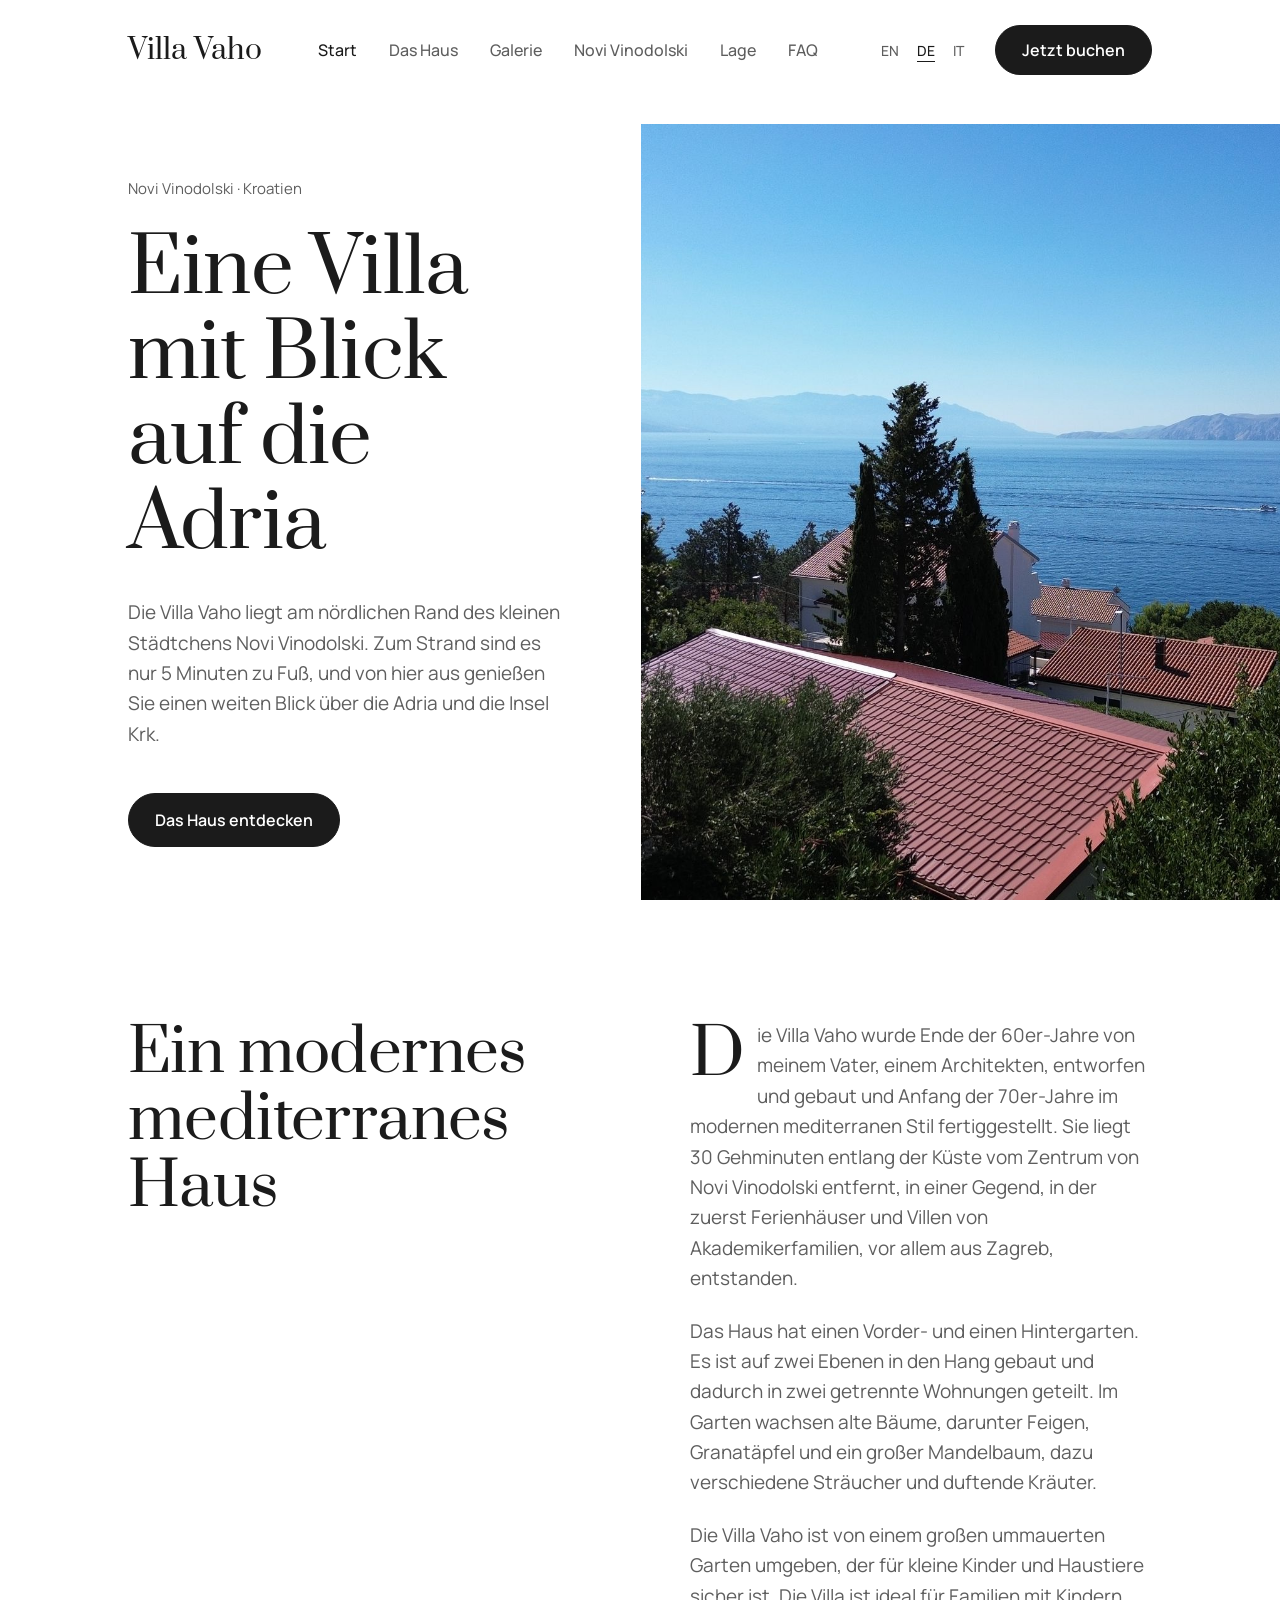
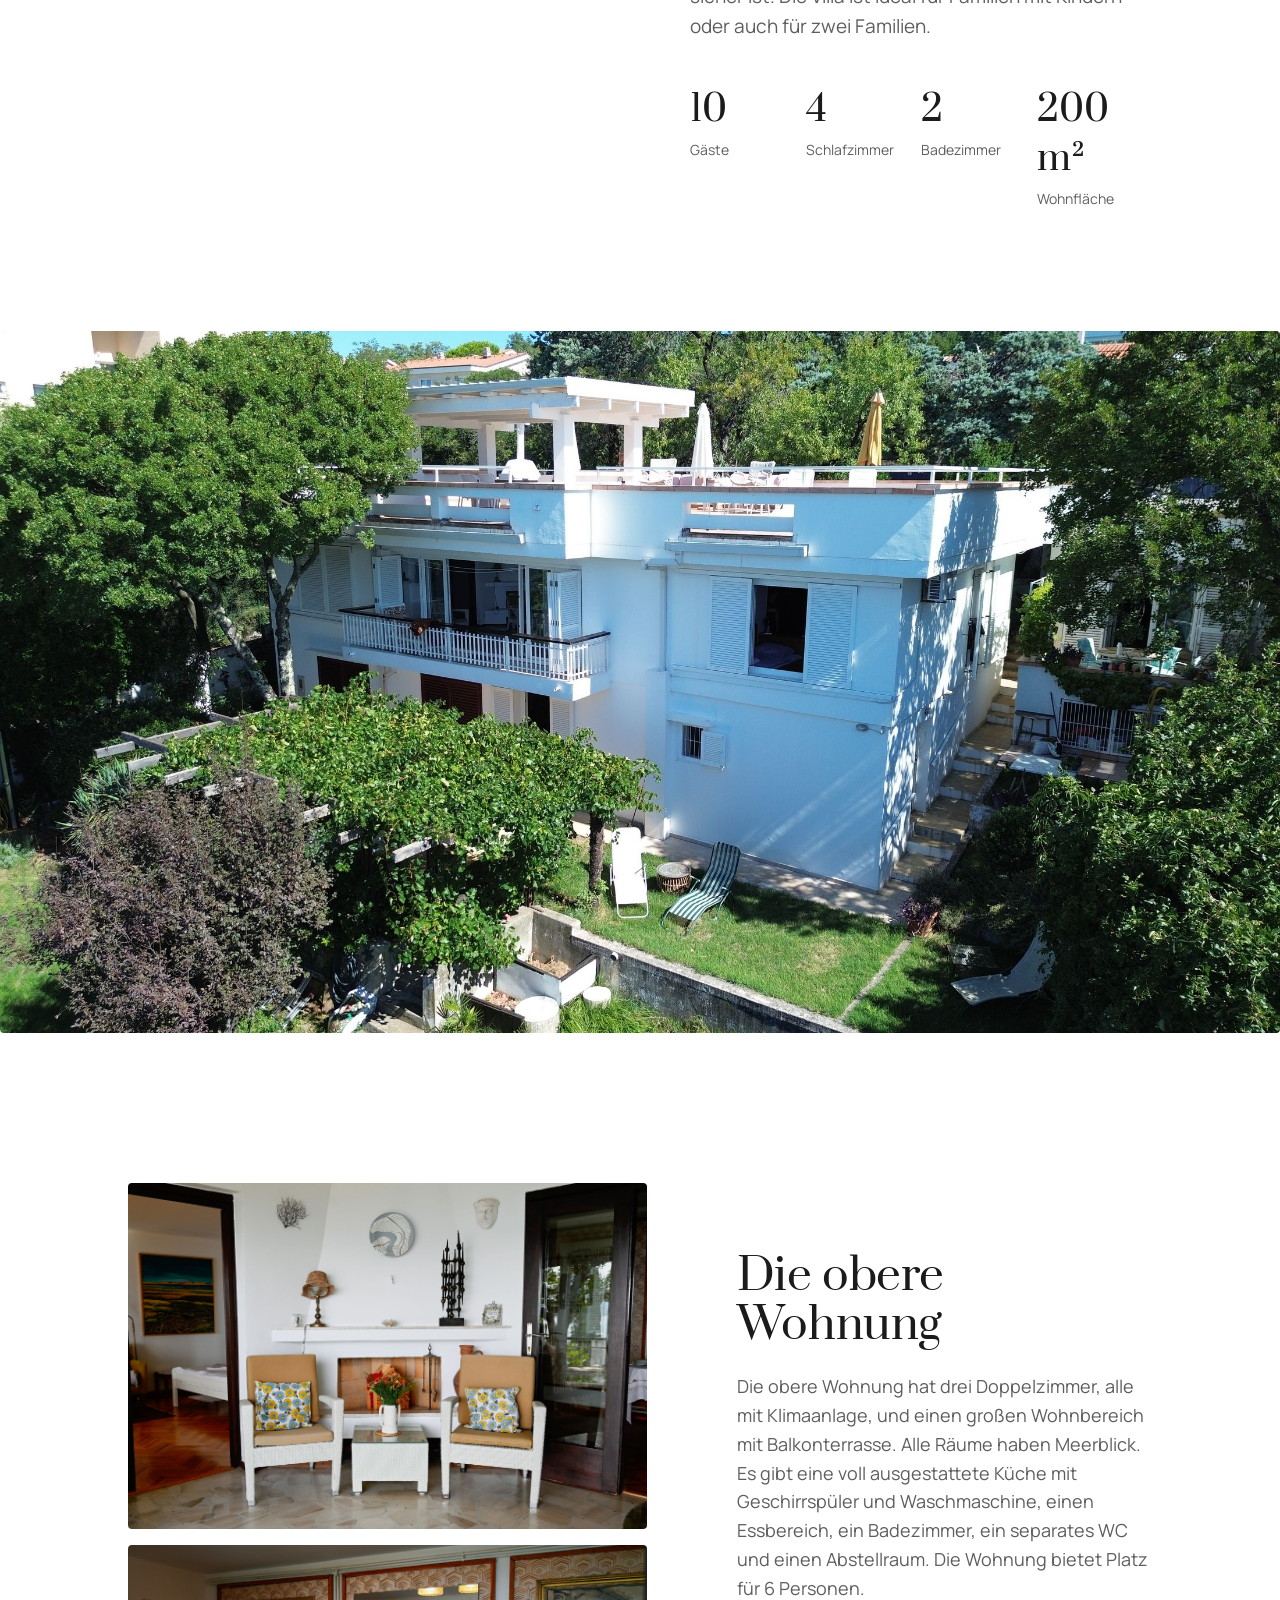
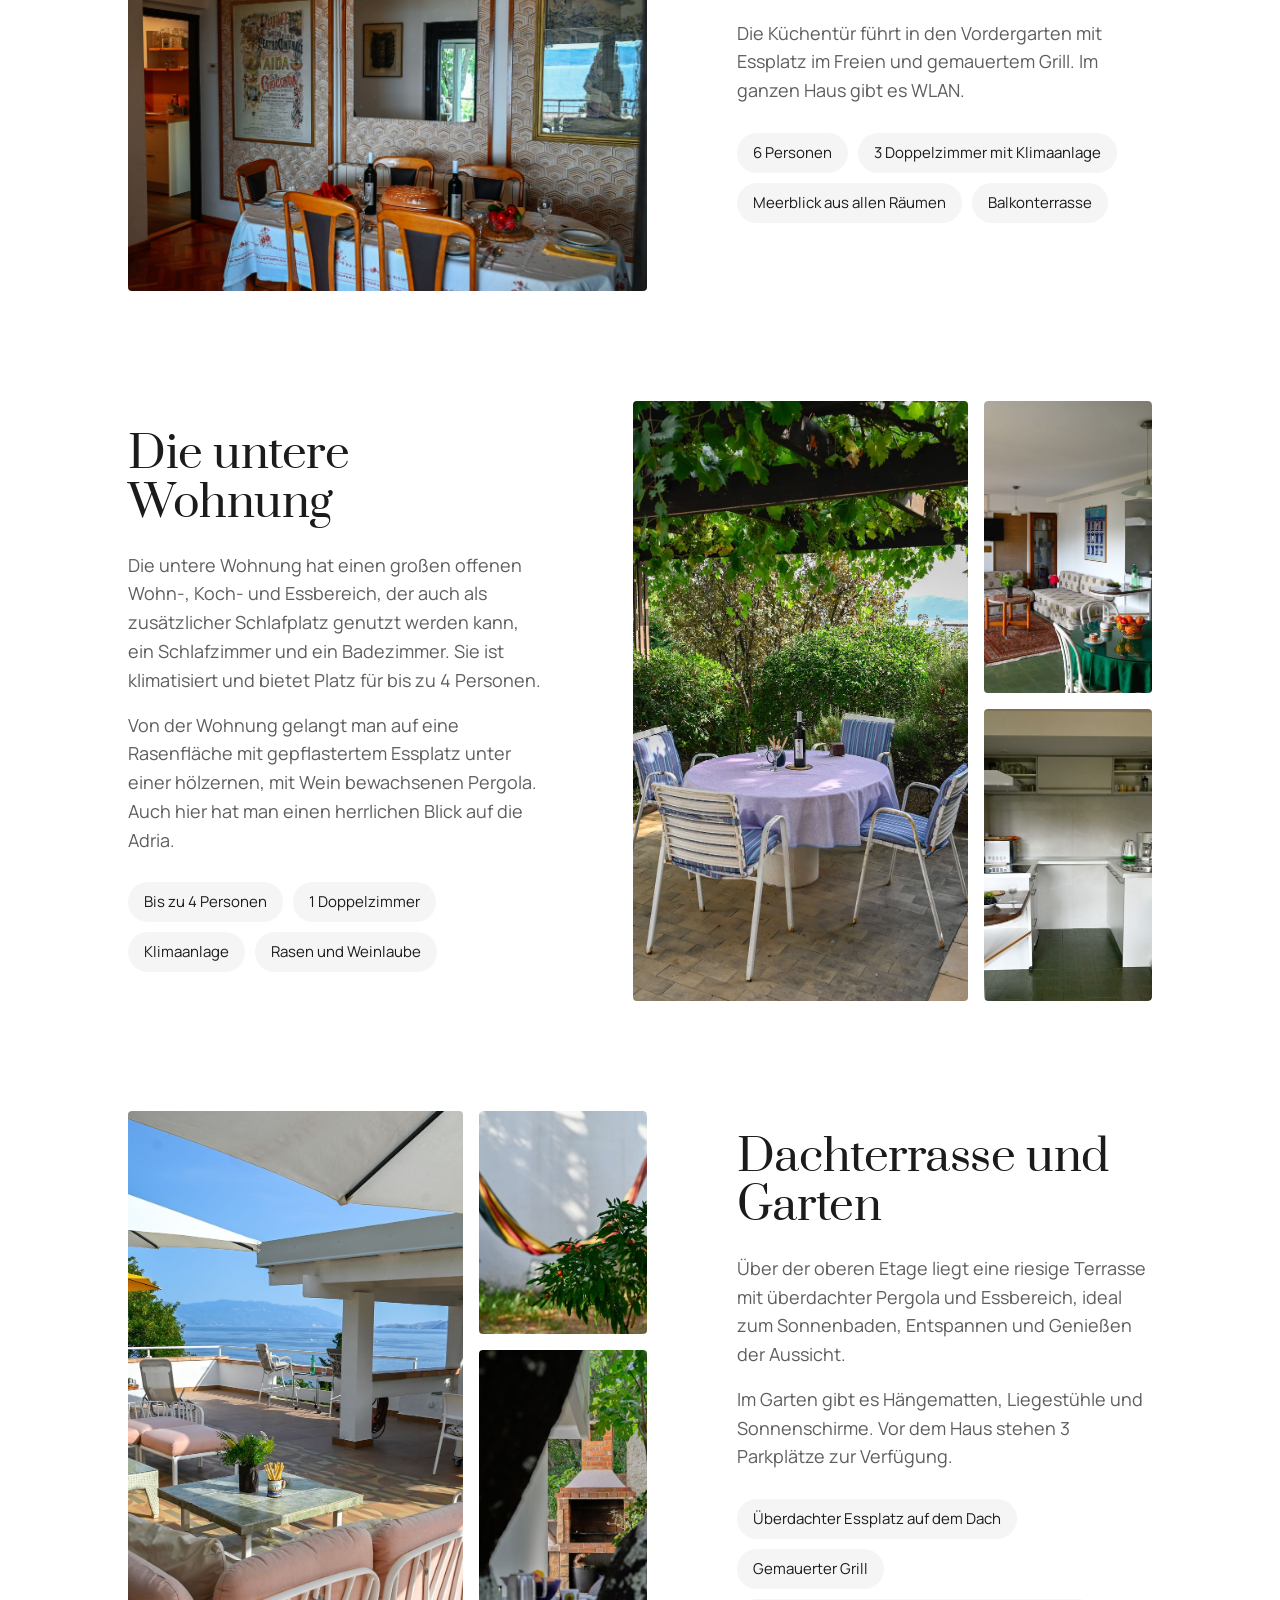
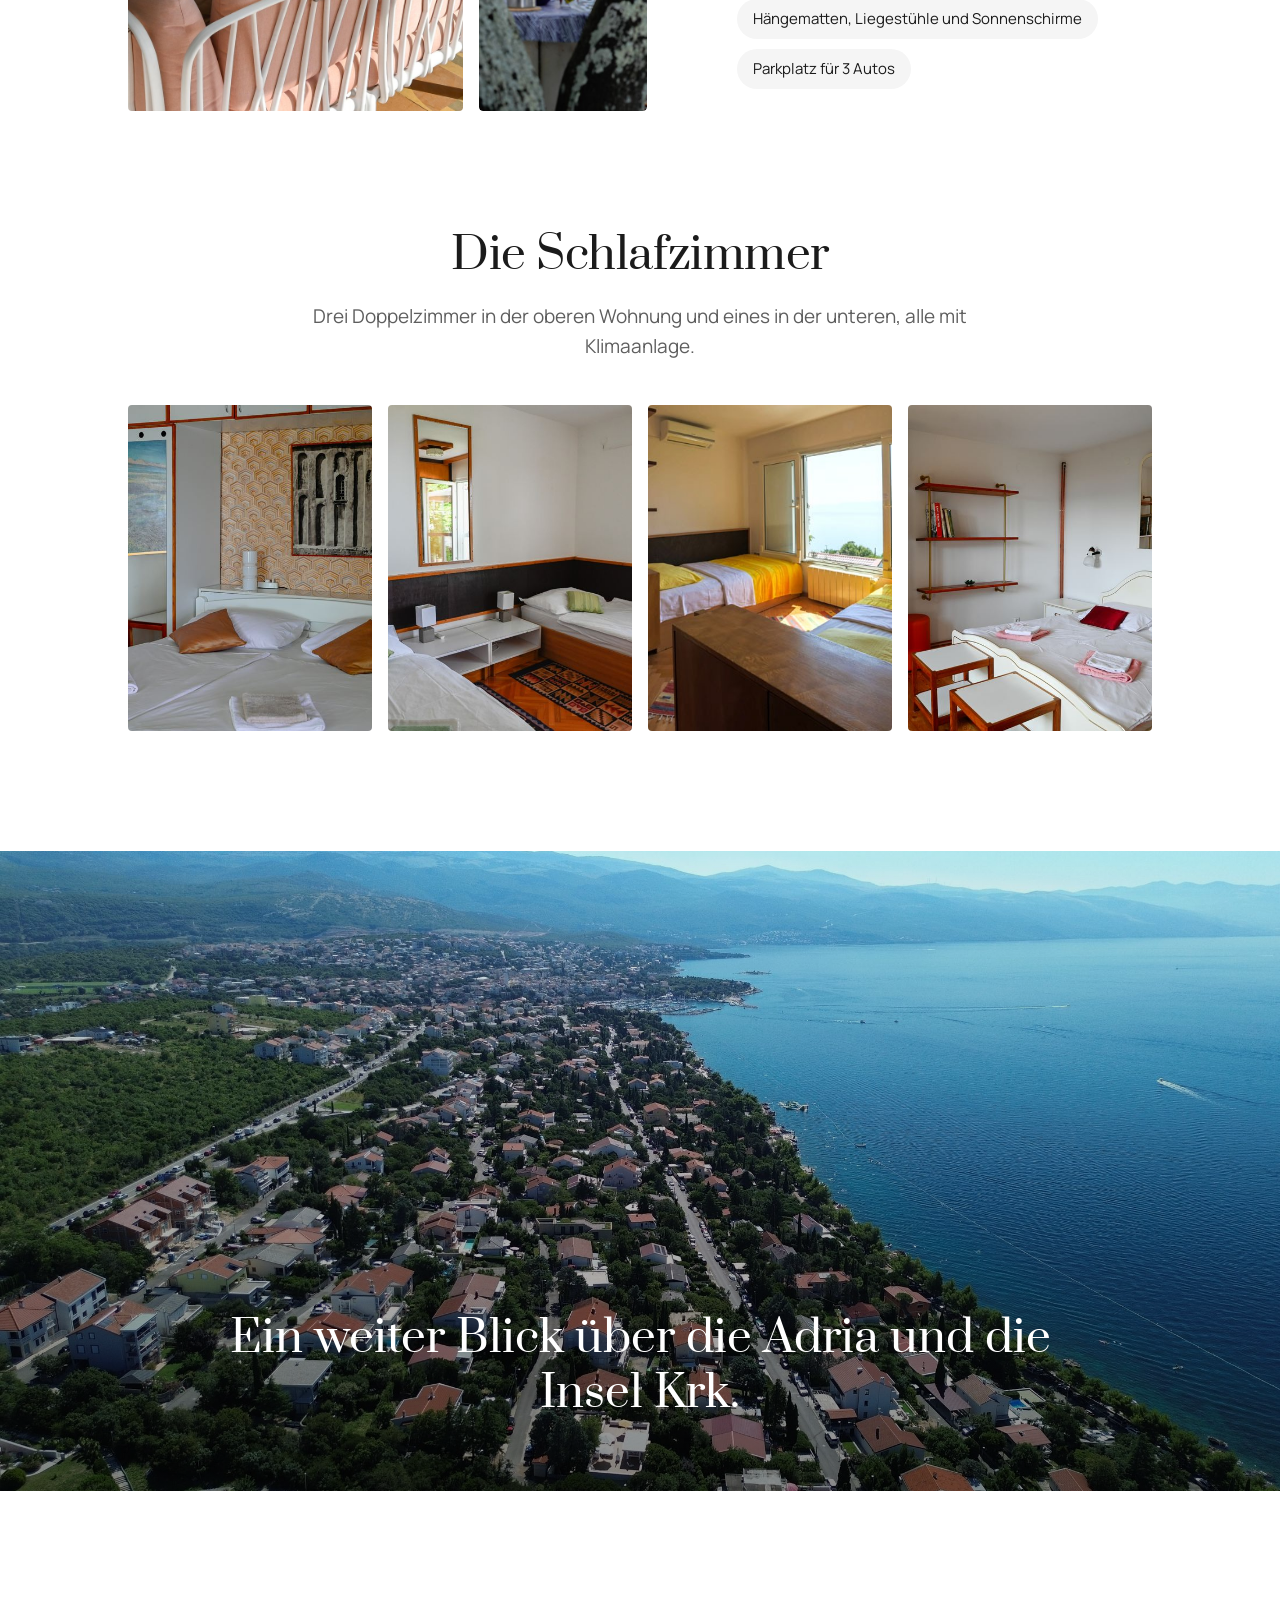
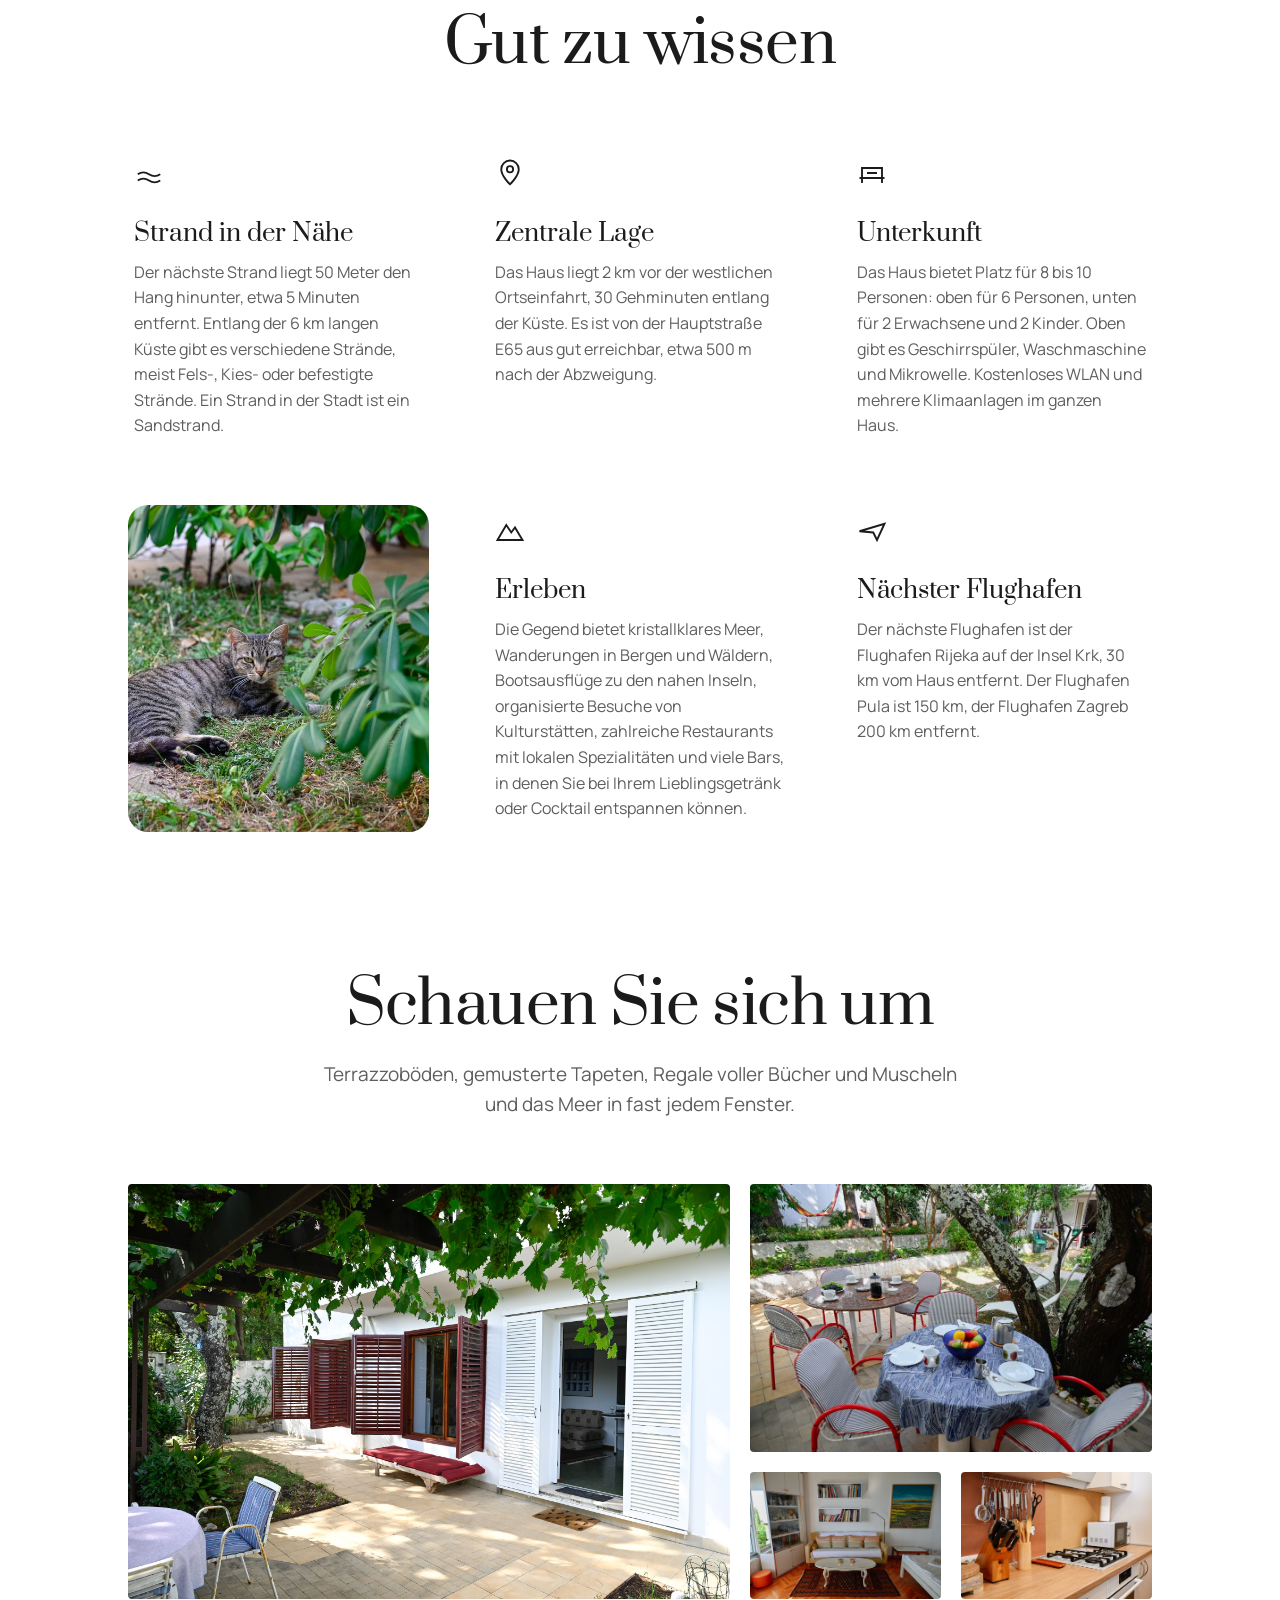
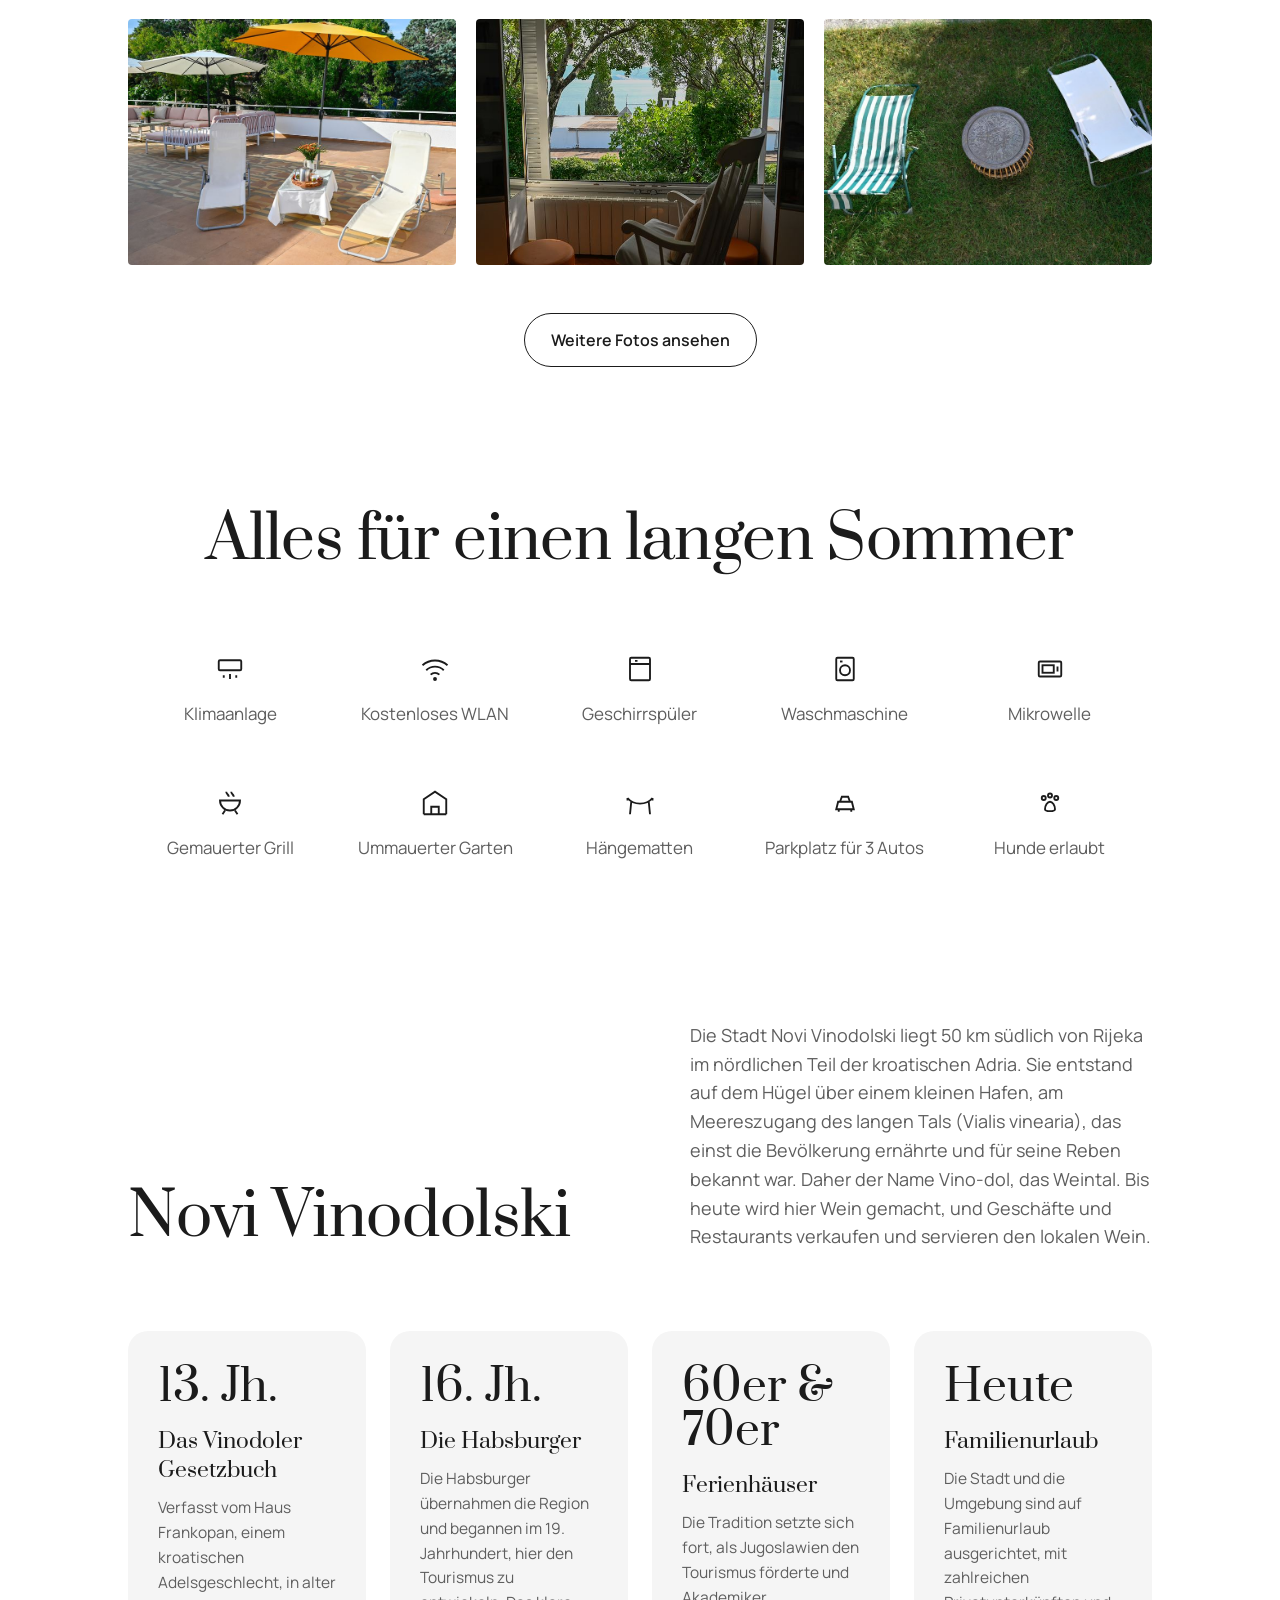
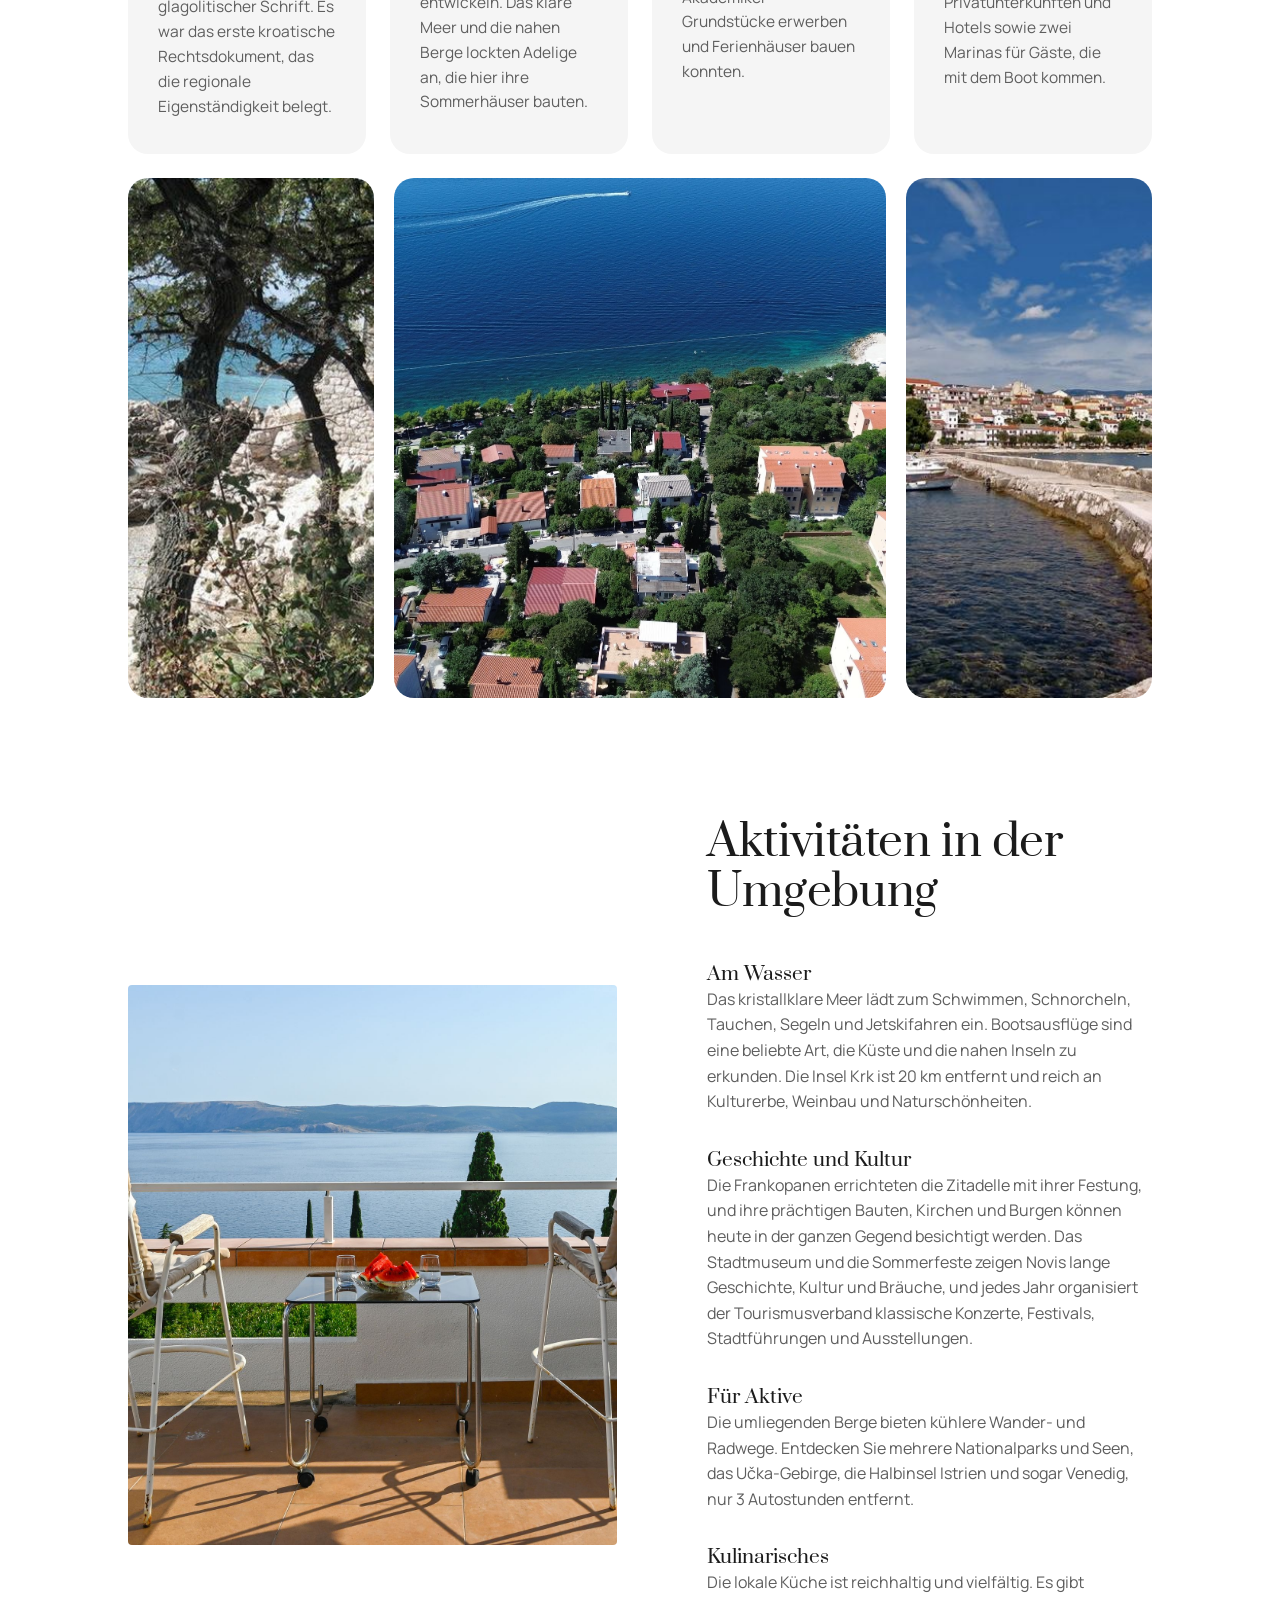
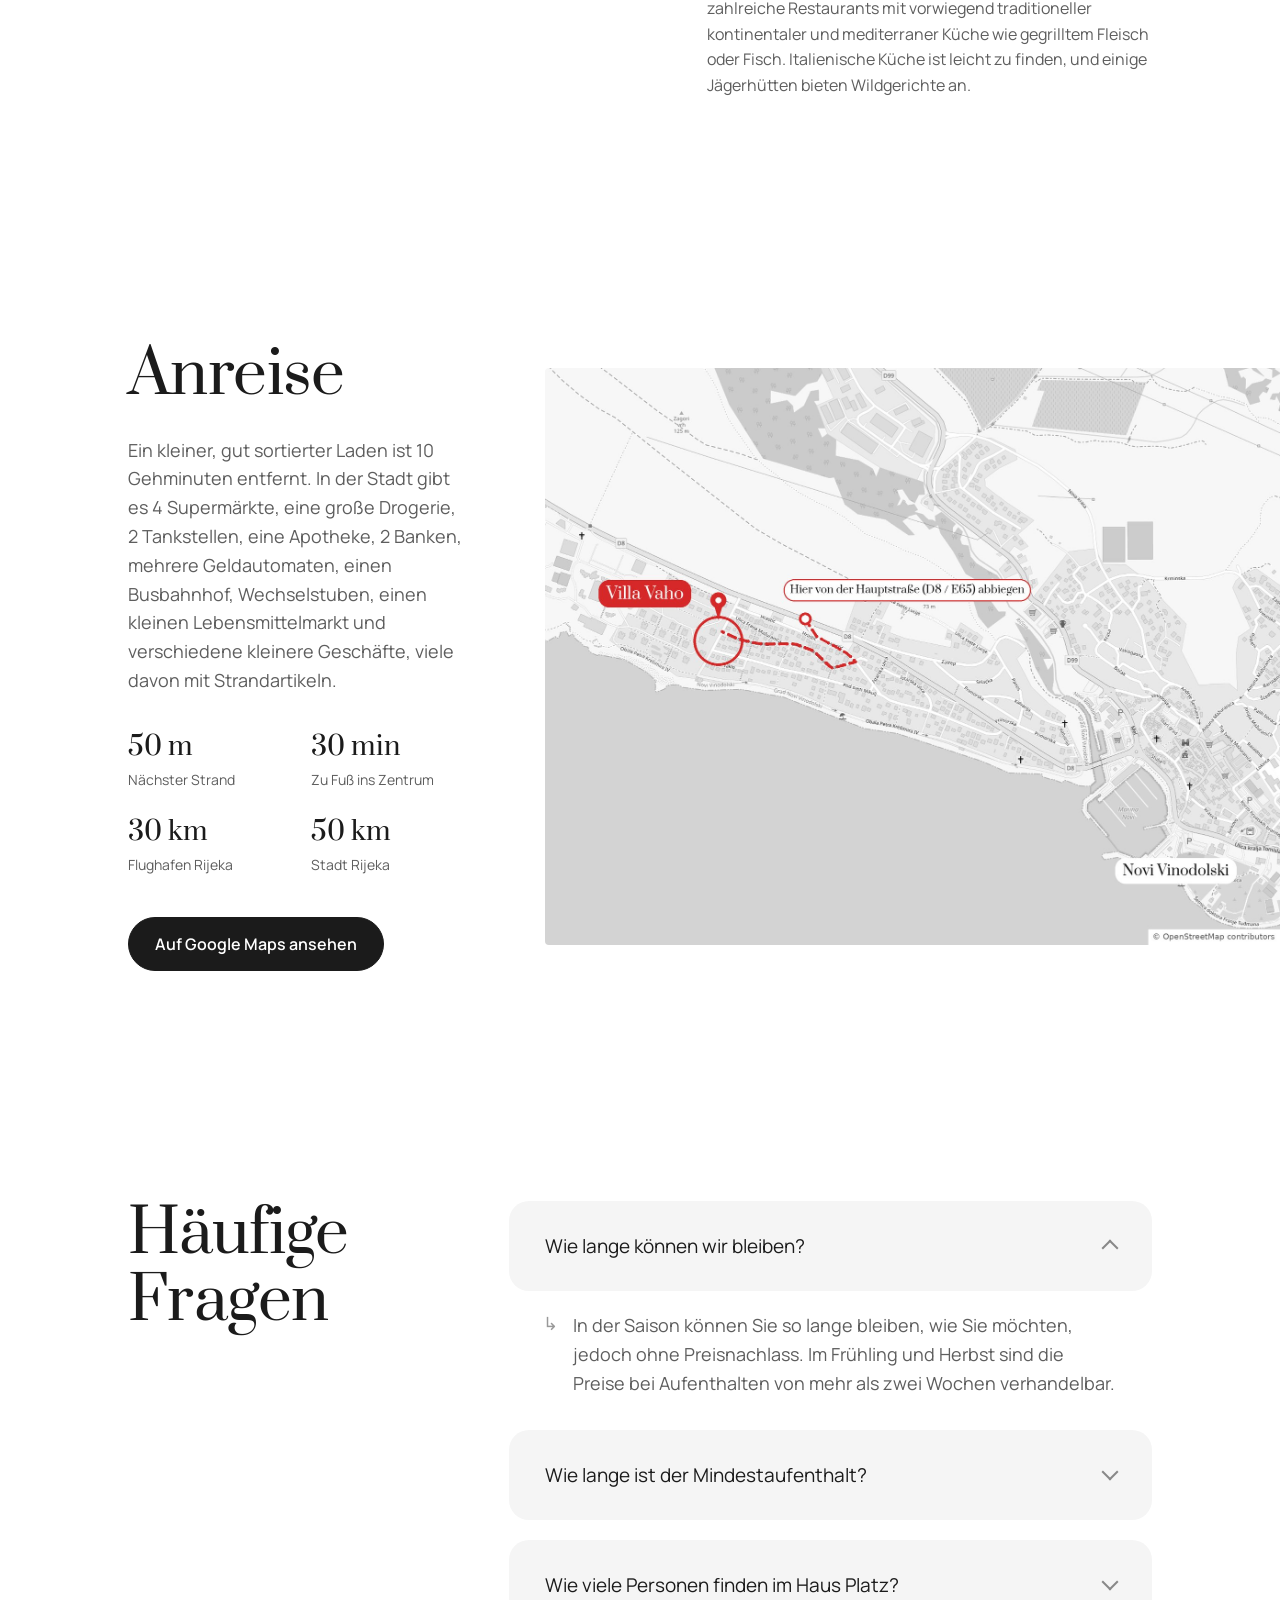
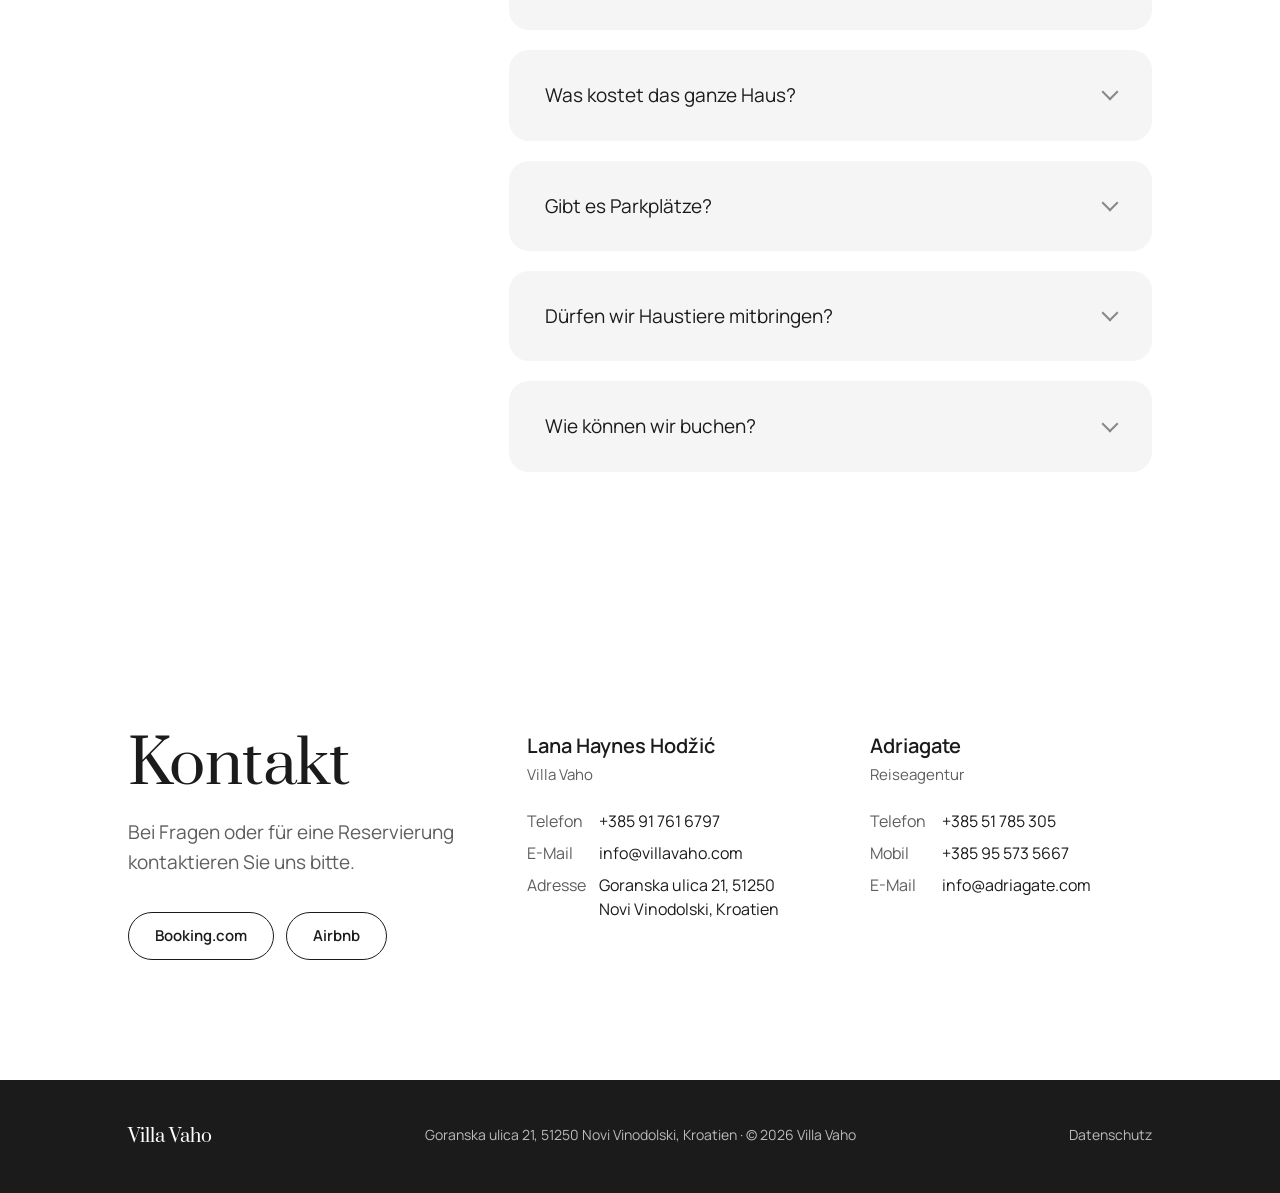
==== de.html @ fcfc35ca "Add German and Italian versions with language switcher Co-Authored-By: Claude Opus 5.5 <noreply@anth" ====
<!doctype html>
<html lang="de"><head><meta charset="utf-8"><meta name="viewport" content="width=device-width,initial-scale=1">
<title>Villa Vaho · Novi Vinodolski, Kroatien</title>
<meta name="description" content="Villa Vaho, ein modernes mediterranes Familienhaus mit Blick auf die Adria und die Insel Krk in Novi Vinodolski, Kroatien. Bis zu 10 Gäste, ummauerter Garten, Dachterrasse, 5 Minuten zum Strand.">
<meta name="robots" content="noindex">
<link rel="alternate" hreflang="en" href="index.html">
<link rel="alternate" hreflang="de" href="de.html">
<link rel="alternate" hreflang="it" href="it.html">
<link rel="preload" href="fonts/prata-latin.woff2" as="font" type="font/woff2" crossorigin>
<link rel="icon" href="favicon.ico" sizes="any">
<link rel="icon" href="favicon.svg" type="image/svg+xml">
<link rel="apple-touch-icon" href="apple-touch-icon.png">
<link rel="stylesheet" href="fonts/fonts.css">
<style>
:root{--ink:#1B1B1B;--ink2:#5E5E5E;--line:#E6E6E6;--soft:#F5F5F5;--acc:#1B1B1B;--w:1440px}
*{box-sizing:border-box;margin:0;padding:0}
html{scroll-behavior:smooth}
[id]{scroll-margin-top:100px}
@media(max-width:860px){[id]{scroll-margin-top:70px}}
body{background:#fff;color:var(--ink);font:400 17.5px/1.6 "Manrope",sans-serif;-webkit-font-smoothing:antialiased}
img{display:block;width:100%;height:100%;object-fit:cover}
a{color:inherit;text-decoration:none}
h1,h2,h3{font-family:"Prata",serif;font-weight:400;letter-spacing:-.01em;line-height:1.12}
h2{font-size:60px}h2 em,h1 em{font-style:normal;color:inherit}
.wrap{max-width:var(--w);margin:0 auto;padding:0 128px}
.lead{color:var(--ink2);font-size:19px;max-width:660px}
.center{text-align:center}.center .lead{margin:20px auto 0}
.btn{display:inline-flex;align-items:center;gap:10px;height:54px;padding:0 26px;border-radius:99px;border:1.5px solid var(--ink);font:600 16px "Manrope";cursor:pointer;background:none;color:var(--ink);transition:.2s}
.btn:hover{background:var(--ink);color:#fff}
.btn.dark{background:var(--ink);color:#fff}.btn.dark:hover{background:#000}
section{padding:120px 0}
/* nav */
nav{position:sticky;top:0;z-index:20;background:rgba(255,255,255,.94);backdrop-filter:blur(8px)}
nav .wrap{display:flex;align-items:center;justify-content:space-between;height:100px}
.logo{font:400 28px "Prata";letter-spacing:0}
nav ul{display:flex;gap:32px;list-style:none;font:500 16px "Manrope";color:var(--ink2)}
nav ul a:hover,nav ul a.on{color:var(--ink)}
nav .btn{height:50px;font-size:16px}
.navr{display:flex;align-items:center;gap:24px}
.langs{display:flex;gap:4px;font:500 14px "Manrope"}
.langs a{color:var(--ink2);padding:6px 7px;border-radius:6px}
.langs a:hover{color:var(--ink)}
.langs a.on{color:var(--ink);text-decoration:underline;text-underline-offset:5px}
.mlangs{margin-top:34px;font-size:18px;gap:10px}
.menu{display:none;background:none;border:0;cursor:pointer;padding:10px;margin-right:-10px}
.menu span{display:block;width:26px;height:12px;border-top:2px solid var(--ink);border-bottom:2px solid var(--ink)}
.mnav{position:fixed;inset:0;background:#fff;z-index:30;display:none;flex-direction:column;padding:24px 20px}
.mnav.on{display:flex}
.mnav .top{display:flex;justify-content:space-between;align-items:center;height:46px}
.mnav .x{background:none;border:0;font-size:30px;cursor:pointer;line-height:1}
.mnav ul{list-style:none;margin-top:40px}
.mnav li a{display:block;font:400 34px/1.2 "Prata";padding:10px 0}
.mnav .btn{margin-top:30px;align-self:flex-start}
/* hero */
.hero{padding:24px 0 0}
.hero .wrap{display:grid;grid-template-columns:1fr 1.45fr;gap:72px;align-items:center;max-width:none;padding-right:0;padding-left:max(128px,calc((100vw - var(--w))/2 + 128px))}
.hero .where{font-size:15px;color:var(--ink2);margin-bottom:26px;display:flex;align-items:center;gap:10px}

.hero h1{font-size:76px;margin-bottom:30px}
.hero .lead{margin-bottom:44px;max-width:540px}
.hero .ph{height:calc(100vh - 124px);min-height:640px;max-height:900px}
/* welcome */
.welcome .wrap{display:grid;grid-template-columns:1fr 1fr;gap:100px;align-items:start}
.welcome h2{position:sticky;top:140px}
.welcome p{color:var(--ink2);font-size:19px;margin-bottom:22px}
.welcome p:first-child:first-letter{font:400 64px/0.9 "Prata";float:left;margin:6px 12px 0 0;color:var(--ink)}
.stats{display:grid;grid-template-columns:repeat(4,1fr);margin-top:44px}
.stats b{display:block;font:400 36px "Prata"}
.stats span{font-size:14px;color:var(--ink2)}
.wide{height:78vh;min-height:520px;max-height:860px;overflow:hidden;cursor:zoom-in}
/* rooms rows */
.house{padding-top:40px}
.row{display:grid;grid-template-columns:1.25fr 1fr;gap:90px;align-items:center;margin-top:110px}
.row.rev{grid-template-columns:1fr 1.25fr}.row.rev .pics{order:2}
.pics{display:grid;grid-template-columns:2fr 1fr;gap:16px;height:600px}
.pics .side{display:grid;gap:16px}
.pics.two{grid-template-columns:1fr;grid-template-rows:1fr 1fr;height:auto}
.pics.two>div{aspect-ratio:3/2}
.pics>div,.pics .side>div{overflow:hidden;border-radius:4px}
.row .no{font:600 15px "Manrope";color:var(--acc);margin-bottom:14px;letter-spacing:.1em}
.row h3{font-size:44px;margin-bottom:22px}
.row p{color:var(--ink2);font-size:18px;margin-bottom:16px}
.ticks{list-style:none;margin-top:28px;display:flex;flex-wrap:wrap;gap:10px}
.ticks li{padding:8px 16px;background:var(--soft);border-radius:99px;font-size:15px}

.beds{margin-top:120px}
.beds h3{font-size:44px}
.bedgrid{display:grid;grid-template-columns:repeat(4,1fr);gap:16px;margin-top:44px}
.bedgrid .t{aspect-ratio:3/4;border-radius:4px}
/* band */
.band{position:relative;height:640px;color:#fff;overflow:hidden;padding:0}
.band img{position:absolute;inset:0}
.band:after{content:"";position:absolute;inset:0;background:linear-gradient(180deg,rgba(0,0,0,.05),rgba(0,0,0,.45))}
.band .q{position:absolute;z-index:2;left:0;right:0;bottom:70px;text-align:center;padding:0 20px}
.band blockquote{font:400 44px/1.25 "Prata";max-width:900px;margin:0 auto}
/* glance */
.glance .grid{display:grid;grid-template-columns:repeat(3,1fr);gap:56px 60px;margin-top:70px;align-items:start}
.gl{padding:10px 6px}
.gl svg{width:30px;height:30px;stroke:var(--acc);fill:none;stroke-width:1.5;margin-bottom:22px}
.gl h4{font:400 24px "Prata";margin-bottom:10px}
.gl p{color:var(--ink2);font-size:16px}
.gl.photo{padding:0;overflow:hidden;border-radius:20px;height:100%;min-height:240px}
/* gallery */
.mosaic{display:grid;grid-template-columns:1.5fr 1fr;gap:20px;margin-top:64px}
.mosaic .col{display:grid;gap:20px}
.mosaic .two{display:grid;grid-template-columns:1fr 1fr;gap:20px}
.t{cursor:zoom-in;overflow:hidden;border-radius:4px}
.t img{transition:transform .6s}.t:hover img{transform:scale(1.03)}
.row3{display:grid;grid-template-columns:1fr 1fr 1fr;gap:20px;margin-top:20px}
.row3 .t{aspect-ratio:4/3}
.gbtn{text-align:center;margin-top:48px}
/* facilities */
.fac{display:grid;grid-template-columns:repeat(5,1fr);row-gap:60px;margin-top:80px;text-align:center}
.fac div{color:var(--ink2);font-size:17px}
.fac svg{width:30px;height:30px;stroke:var(--acc);fill:none;stroke-width:1.5;margin:0 auto 16px;display:block}
/* novi story */
.story{background:#fff;padding-top:40px}
.story .top{display:grid;grid-template-columns:1fr 1fr;gap:100px;align-items:end;margin-bottom:80px}
.story .top p{color:var(--ink2);font-size:18px}
.facts{display:grid;grid-template-columns:repeat(4,1fr);gap:24px}
.fact{background:var(--soft);border-radius:20px;padding:34px 30px 36px}
.fact .yr{font:400 44px "Prata";color:var(--acc);line-height:1;margin-bottom:18px}
.fact h4{font:400 21px "Prata";margin-bottom:10px}
.fact p{color:var(--ink2);font-size:15.5px}
.todo{display:grid;grid-template-columns:1.1fr 1fr;gap:90px;align-items:center;margin-top:120px}
.todo .ph{height:560px;border-radius:4px;overflow:hidden}
.todo h3{font-size:44px;margin-bottom:26px}
.todo dl{}
.todo dt{font:400 19px "Prata";padding-top:18px}
.todo dd{color:var(--ink2);font-size:16px;padding-bottom:14px}
.strip{display:grid;grid-template-columns:1fr 2fr 1fr;gap:20px;height:520px;margin-top:24px}
.strip>div{border-radius:20px;overflow:hidden}
/* location */
.loc{padding:0}
.loc .in{display:grid;grid-template-columns:1fr 1.35fr;min-height:760px}
.loc .txt{padding:110px 80px 110px max(128px,calc((100vw - var(--w))/2 + 128px));display:flex;flex-direction:column;justify-content:center}
.loc .txt .lead{margin:26px 0 34px;font-size:18px}
.dist{display:grid;grid-template-columns:1fr 1fr;gap:22px 30px;margin-bottom:40px}
.dist b{display:block;font:400 26px "Prata"}
.dist span{font-size:14px;color:var(--ink2)}
.locph{position:relative;overflow:hidden;align-self:center;aspect-ratio:2800/2200;border-radius:4px 0 0 4px}
.locph img{position:absolute;inset:0}

/* faq */
.faq .wrap{display:grid;grid-template-columns:1fr 2fr;gap:60px}
.faq h2{font-size:60px}
details{background:var(--soft);border-radius:20px;margin-bottom:20px}
summary{list-style:none;cursor:pointer;padding:30px 36px;font-size:19px;display:flex;justify-content:space-between;align-items:center;gap:20px}
summary::-webkit-details-marker{display:none}
summary:after{content:"";width:10px;height:10px;border-right:2px solid #888;border-bottom:2px solid #888;transform:rotate(45deg);transition:.2s;flex:none;margin-top:-6px}
details[open] summary:after{transform:rotate(-135deg);margin-top:4px}
details[open]{background:none}
details[open] summary{background:var(--soft);border-radius:20px}
details p{padding:20px 36px 12px 64px;color:var(--ink2);font-size:18px;position:relative}
details p:before{content:"↳";position:absolute;left:34px;top:18px;color:#999}
/* contact */
.contact{}
.contact .wrap{display:grid;grid-template-columns:1.2fr 1fr 1fr;gap:60px;align-items:start}
.person h4{font:600 20px "Manrope";margin-bottom:4px}
.person .role{color:var(--ink2);font-size:15px;margin-bottom:18px}
.person p{font-size:16px;line-height:2}
.person p span{color:var(--ink2);display:inline-block;width:72px;vertical-align:top}
.person p a{display:inline-block;max-width:calc(100% - 80px);vertical-align:top;line-height:1.5;padding:4px 0}
.person a:hover,.legal a:hover{text-decoration:underline}
.book{margin-top:34px;display:flex;gap:12px;flex-wrap:wrap}
.book .btn{height:48px;font-size:15px}
footer{background:var(--ink);color:#bbb;padding:44px 0;font-size:14px}
footer .wrap{display:flex;justify-content:space-between;gap:20px;flex-wrap:wrap}
footer .logo{color:#fff;font-size:18px}
footer a:hover{color:#fff}
footer nav,footer .links{display:flex;gap:22px;flex-wrap:wrap;position:static;background:none;backdrop-filter:none}
footer button{background:none;border:0;color:inherit;font:inherit;cursor:pointer;padding:0}
footer button:hover{color:#fff}
/* lightbox */
.lb{position:fixed;inset:0;background:rgba(15,15,15,.96);z-index:50;display:none;flex-direction:column}
.lb.on{display:flex}
.lb .bar{display:flex;justify-content:space-between;align-items:center;color:#fff;padding:18px 26px;font-size:15px}
.lb .x{background:none;border:0;color:#fff;font-size:30px;cursor:pointer;line-height:1}
.lb .stage{flex:1;position:relative;display:flex;align-items:center;justify-content:center;padding:0 80px 30px;min-height:0}
.lb .stage img{max-width:100%;max-height:100%;width:auto;height:auto;object-fit:contain}
.lb .nav{position:absolute;top:50%;transform:translateY(-50%);background:rgba(255,255,255,.12);border:0;color:#fff;width:52px;height:52px;border-radius:50%;font-size:22px;cursor:pointer}
.lb .prev{left:18px}.lb .next{right:18px}
.allg{position:fixed;inset:0;background:#fff;z-index:40;overflow:auto;display:none}
.allg.on{display:block}
.allg .head .logo{font-size:22px!important}
.allg .head{position:sticky;top:0;background:#fff;display:flex;justify-content:space-between;align-items:center;padding:20px 40px;z-index:2}
.allg h4{font:400 30px "Prata";margin:44px 40px 20px}
.allg .g{display:flex;flex-wrap:wrap;gap:8px;padding:0 40px}
.allg .g img{display:block;flex:none;object-fit:cover;cursor:zoom-in;border-radius:3px}
/* responsive */
@media(max-width:1200px){.wrap{padding:0 56px}.hero .wrap{padding-left:56px}.loc .txt{padding-left:56px}.hero h1{font-size:64px}h2{font-size:46px}nav ul{gap:20px}.row,.todo{gap:56px}.facts{grid-template-columns:1fr 1fr}}
@media(max-width:860px){
 body{font-size:17px}.wrap{padding:0 20px}section{padding:76px 0}h2{font-size:38px}.lead{font-size:17px}
 nav .wrap{height:70px}.logo{font-size:19px}nav ul,nav .btn,.navr{display:none}
 .menu{display:block}
 .hero{padding:6px 0 0}.hero .wrap{grid-template-columns:1fr;gap:34px;padding:0 20px}
 .hero h1{font-size:44px;margin-bottom:18px}.hero .lead{margin-bottom:28px}
 .hero .ph{height:440px;min-height:0;border-radius:4px;overflow:hidden}
 .welcome .wrap{grid-template-columns:1fr;gap:30px}.welcome h2{position:static}.welcome p{font-size:17px}
 .stats{grid-template-columns:1fr 1fr;row-gap:20px}.stats b{font-size:30px}
 .house{padding-top:0}.row,.row.rev{grid-template-columns:1fr;gap:30px;margin-top:70px}.row.rev .pics{order:0}
 .pics{height:380px;gap:10px}.pics.two{height:auto}.pics .side{gap:10px}.row h3{font-size:34px}.row p{font-size:16px}
 .beds{margin-top:70px}.beds h3{font-size:34px}.bedgrid{grid-template-columns:1fr 1fr;gap:10px;margin-top:28px}
 .band{height:460px}.band blockquote{font-size:28px}.band .q{bottom:44px}
 .glance .grid{grid-template-columns:1fr;gap:16px;margin-top:40px}.gl.photo{height:280px}
 .mosaic{grid-template-columns:1fr;gap:10px;margin-top:40px}.mosaic .col,.mosaic .two{gap:10px}.row3{gap:10px;margin-top:10px;grid-template-columns:1fr 1fr}.row3 .t:last-child{display:none}
 .fac{grid-template-columns:repeat(2,1fr);row-gap:38px;margin-top:48px}.fac div{font-size:15px}
 .story .top{grid-template-columns:1fr;gap:20px;margin-bottom:40px}.facts{grid-template-columns:1fr;gap:14px}
 .strip{grid-template-columns:1fr 1fr;height:auto}.strip>div{height:260px}.strip>div:nth-child(2){grid-column:1/-1;order:-1}
 .wide{height:380px;min-height:0}
 .todo{grid-template-columns:1fr;gap:34px;margin-top:70px}.todo .ph{height:320px}.todo h3{font-size:34px}
 .loc .in{grid-template-columns:1fr}.loc .txt{padding:70px 20px}.locph{border-radius:0}
 .faq .wrap{grid-template-columns:1fr;gap:28px}.faq h2{font-size:40px}
 summary{padding:20px 22px;font-size:16.5px}details{border-radius:16px;margin-bottom:12px}details p{padding:14px 20px 6px 50px;font-size:16px}details p:before{left:22px;top:12px}
 .contact .wrap{grid-template-columns:1fr;gap:40px}
 .lb .stage{padding:0 10px 20px}.lb .nav{display:none}
 .allg .g{padding:0 14px;gap:6px}.allg h4{margin:30px 14px 14px;font-size:24px}.allg .head .logo{font-size:22px!important}
.allg .head{padding:14px}
}

.t:focus-visible,.btn:focus-visible,a:focus-visible,summary:focus-visible{outline:2px solid var(--acc);outline-offset:3px}
</style></head><body>

<nav><div class="wrap">
  <a class="logo" href="#top">Villa Vaho</a>
  <ul><li><a class="on" href="#top">Start</a></li><li><a href="#house">Das Haus</a></li><li><a href="#gallery">Galerie</a></li><li><a href="#novi">Novi Vinodolski</a></li><li><a href="#location">Lage</a></li><li><a href="#faq">FAQ</a></li></ul>
  <div class="navr"><div class="langs" aria-label="Sprache"><a href="index.html" hreflang="en" lang="en">EN</a><a href="de.html" hreflang="de" lang="de" class="on">DE</a><a href="it.html" hreflang="it" lang="it">IT</a></div><a class="btn dark" href="#contact">Jetzt buchen</a></div>
  <button class="menu" id="menuBtn" aria-label="Menü öffnen" aria-expanded="false"><span></span></button>
</div></nav>

<div class="mnav" id="mnav" aria-hidden="true">
  <div class="top"><a class="logo" href="#top">Villa Vaho</a><button class="x" id="menuClose" aria-label="Menü schließen">✕</button></div>
  <ul><li><a href="#top">Start</a></li><li><a href="#house">Das Haus</a></li><li><a href="#gallery">Galerie</a></li><li><a href="#novi">Novi Vinodolski</a></li><li><a href="#location">Lage</a></li><li><a href="#faq">FAQ</a></li><li><a href="#contact">Kontakt</a></li></ul>
  <a class="btn dark" href="#contact">Jetzt buchen</a>
  <div class="langs mlangs" aria-label="Sprache"><a href="index.html" hreflang="en" lang="en">EN</a><a href="de.html" hreflang="de" lang="de" class="on">DE</a><a href="it.html" hreflang="it" lang="it">IT</a></div>
</div>

<header class="hero" id="top"><div class="wrap">
  <div>
    <div class="where">Novi Vinodolski · Kroatien</div>
    <h1>Eine Villa mit Blick auf die <em>Adria</em></h1>
    <p class="lead">Die Villa Vaho liegt am nördlichen Rand des kleinen Städtchens Novi Vinodolski. Zum Strand sind es nur 5 Minuten zu Fuß, und von hier aus genießen Sie einen weiten Blick über die Adria und die Insel Krk.</p>
    <a class="btn dark" href="#house">Das Haus entdecken</a>
  </div>
  <div class="ph"><img src="img/full/136.jpg" alt="Die Kvarner-Bucht und die Insel Krk von oberhalb der Villa Vaho"></div>
</div></header>

<section class="welcome" id="welcome"><div class="wrap">
  <div><h2>Ein modernes mediterranes Haus</h2></div>
  <div>
    <p>Die Villa Vaho wurde Ende der 60er-Jahre von meinem Vater, einem Architekten, entworfen und gebaut und Anfang der 70er-Jahre im modernen mediterranen Stil fertiggestellt. Sie liegt 30 Gehminuten entlang der Küste vom Zentrum von Novi Vinodolski entfernt, in einer Gegend, in der zuerst Ferienhäuser und Villen von Akademikerfamilien, vor allem aus Zagreb, entstanden.</p>
    <p>Das Haus hat einen Vorder- und einen Hintergarten. Es ist auf zwei Ebenen in den Hang gebaut und dadurch in zwei getrennte Wohnungen geteilt. Im Garten wachsen alte Bäume, darunter Feigen, Granatäpfel und ein großer Mandelbaum, dazu verschiedene Sträucher und duftende Kräuter.</p>
    <p>Die Villa Vaho ist von einem großen ummauerten Garten umgeben, der für kleine Kinder und Haustiere sicher ist. Die Villa ist ideal für Familien mit Kindern oder auch für zwei Familien.</p>
    <div class="stats">
      <div><b>10</b><span>Gäste</span></div>
      <div><b>4</b><span>Schlafzimmer</span></div>
      <div><b>2</b><span>Badezimmer</span></div>
      <div><b>200 m²</b><span>Wohnfläche</span></div>
    </div>
  </div>
</div></section>

<div class="wide t" data-i="132" tabindex="0" role="button" aria-label="Foto öffnen"><img src="img/full/132.jpg" alt="Die Villa Vaho von oben, umgeben von ihrem Garten"></div>

<section class="house" id="house"><div class="wrap">
  <div class="row">
    <div class="pics two">
      <div class="t" data-i="19"><img src="img/full/19.jpg" alt="Wohnbereich mit Kamin in der oberen Wohnung"></div>
      <div class="t" data-i="12"><img src="img/full/12.jpg" alt="Essbereich in der oberen Wohnung"></div>
    </div>
    <div>
      <h3>Die obere Wohnung</h3>
      <p>Die obere Wohnung hat drei Doppelzimmer, alle mit Klimaanlage, und einen großen Wohnbereich mit Balkonterrasse. Alle Räume haben Meerblick. Es gibt eine voll ausgestattete Küche mit Geschirrspüler und Waschmaschine, einen Essbereich, ein Badezimmer, ein separates WC und einen Abstellraum. Die Wohnung bietet Platz für 6 Personen.</p>
      <p>Die Küchentür führt in den Vordergarten mit Essplatz im Freien und gemauertem Grill. Im ganzen Haus gibt es WLAN.</p>
      <ul class="ticks"><li>6 Personen</li><li>3 Doppelzimmer mit Klimaanlage</li><li>Meerblick aus allen Räumen</li><li>Balkonterrasse</li></ul>
    </div>
  </div>
  <div class="row rev">
    <div class="pics">
      <div class="t" data-i="70"><img src="img/full/70.jpg" alt="Tisch unter der Weinlaube"></div>
      <div class="side"><div class="t" data-i="91"><img src="img/th/91.jpg" alt="Offener Wohnraum der unteren Wohnung"></div><div class="t" data-i="83"><img src="img/th/83.jpg" alt="Küche der unteren Wohnung"></div></div>
    </div>
    <div>
      <h3>Die untere Wohnung</h3>
      <p>Die untere Wohnung hat einen großen offenen Wohn-, Koch- und Essbereich, der auch als zusätzlicher Schlafplatz genutzt werden kann, ein Schlafzimmer und ein Badezimmer. Sie ist klimatisiert und bietet Platz für bis zu 4 Personen.</p>
      <p>Von der Wohnung gelangt man auf eine Rasenfläche mit gepflastertem Essplatz unter einer hölzernen, mit Wein bewachsenen Pergola. Auch hier hat man einen herrlichen Blick auf die Adria.</p>
      <ul class="ticks"><li>Bis zu 4 Personen</li><li>1 Doppelzimmer</li><li>Klimaanlage</li><li>Rasen und Weinlaube</li></ul>
    </div>
  </div>
  <div class="row">
    <div class="pics">
      <div class="t" data-i="105"><img src="img/full/105.jpg" alt="Überdachte Pergola und Lounge auf der Dachterrasse"></div>
      <div class="side"><div class="t" data-i="59"><img src="img/th/59.jpg" alt="Hängematte im ummauerten Garten"></div><div class="t" data-i="65"><img src="img/th/65.jpg" alt="Gemauerter Grill im Garten"></div></div>
    </div>
    <div>
      <h3>Dachterrasse und Garten</h3>
      <p>Über der oberen Etage liegt eine riesige Terrasse mit überdachter Pergola und Essbereich, ideal zum Sonnenbaden, Entspannen und Genießen der Aussicht.</p>
      <p>Im Garten gibt es Hängematten, Liegestühle und Sonnenschirme. Vor dem Haus stehen 3 Parkplätze zur Verfügung.</p>
      <ul class="ticks"><li>Überdachter Essplatz auf dem Dach</li><li>Gemauerter Grill</li><li>Hängematten, Liegestühle und Sonnenschirme</li><li>Parkplatz für 3 Autos</li></ul>
    </div>
  </div>
  <div class="beds">
    <div class="center"><h3>Die Schlafzimmer</h3><p class="lead">Drei Doppelzimmer in der oberen Wohnung und eines in der unteren, alle mit Klimaanlage.</p></div>
    <div class="bedgrid">
      <div class="t" data-i="37"><img src="img/th/37.jpg" alt="Doppelzimmer mit gemusterter Tapete"></div>
      <div class="t" data-i="twin"><img src="img/th/twin.jpg" alt="Zweibettzimmer mit grünen Kissen"></div>
      <div class="t" data-i="oldtwin"><img src="img/th/oldtwin.jpg" alt="Zweibettzimmer mit gelber Bettwäsche und Meerblick"></div>
      <div class="t" data-i="77"><img src="img/th/77.jpg" alt="Doppelzimmer in der unteren Wohnung"></div>
    </div>
  </div>
</div></section>

<section class="band"><img src="img/full/140.jpg" alt="Die Küste von Novi Vinodolski und die Kvarner-Bucht von oben">
  <div class="q"><blockquote>Ein weiter Blick über die Adria und die Insel Krk.</blockquote></div>
</section>

<section class="glance"><div class="wrap">
  <div class="center"><h2>Gut zu wissen</h2></div>
  <div class="grid">
    <div class="gl"><svg viewBox="0 0 24 24"><path d="M3 18c3-2 6-2 9 0s6 2 9 0M3 13c3-2 6-2 9 0s6 2 9 0"/></svg><h4>Strand in der Nähe</h4><p>Der nächste Strand liegt 50 Meter den Hang hinunter, etwa 5 Minuten entfernt. Entlang der 6 km langen Küste gibt es verschiedene Strände, meist Fels-, Kies- oder befestigte Strände. Ein Strand in der Stadt ist ein Sandstrand.</p></div>
    <div class="gl"><svg viewBox="0 0 24 24"><path d="M12 21s-7-6.5-7-12a7 7 0 0 1 14 0c0 5.5-7 12-7 12z"/><circle cx="12" cy="9" r="2.5"/></svg><h4>Zentrale Lage</h4><p>Das Haus liegt 2 km vor der westlichen Ortseinfahrt, 30 Gehminuten entlang der Küste. Es ist von der Hauptstraße E65 aus gut erreichbar, etwa 500 m nach der Abzweigung.</p></div>
    <div class="gl"><svg viewBox="0 0 24 24"><path d="M2 16h20M4 16v4M20 16v4M4 16V8h16v8M8 12h8"/></svg><h4>Unterkunft</h4><p>Das Haus bietet Platz für 8 bis 10 Personen: oben für 6 Personen, unten für 2 Erwachsene und 2 Kinder. Oben gibt es Geschirrspüler, Waschmaschine und Mikrowelle. Kostenloses WLAN und mehrere Klimaanlagen im ganzen Haus.</p></div>
    <div class="gl photo t" data-i="68"><img src="img/th/68.jpg" alt="Eine Katze ruht im Garten"></div>
    <div class="gl"><svg viewBox="0 0 24 24"><path d="M2 20 9 8l4 6 3-4 6 10z"/></svg><h4>Erleben</h4><p>Die Gegend bietet kristallklares Meer, Wanderungen in Bergen und Wäldern, Bootsausflüge zu den nahen Inseln, organisierte Besuche von Kulturstätten, zahlreiche Restaurants mit lokalen Spezialitäten und viele Bars, in denen Sie bei Ihrem Lieblingsgetränk oder Cocktail entspannen können.</p></div>
    <div class="gl"><svg viewBox="0 0 24 24"><path d="M2 13l20-6-6 13-3-6z"/></svg><h4>Nächster Flughafen</h4><p>Der nächste Flughafen ist der Flughafen Rijeka auf der Insel Krk, 30 km vom Haus entfernt. Der Flughafen Pula ist 150 km, der Flughafen Zagreb 200 km entfernt.</p></div>
  </div>
</div></section>

<section id="gallery" style="padding-top:20px"><div class="wrap">
  <div class="center"><h2>Schauen Sie sich um</h2>
  <p class="lead">Terrazzoböden, gemusterte Tapeten, Regale voller Bücher und Muscheln und das Meer in fast jedem Fenster.</p></div>
  <div class="mosaic">
    <div class="t" data-i="74"><img src="img/full/74.jpg" alt="Die untere Wohnung mit Zugang zum Garten unter der Pergola"></div>
    <div class="col">
      <div class="t" data-i="57"><img src="img/th/57.jpg" alt="Frühstückstisch im Garten"></div>
      <div class="two"><div class="t" data-i="33"><img src="img/th/33.jpg" alt="Wohnzimmer mit Büchern und einem Gemälde"></div><div class="t" data-i="3"><img src="img/th/3.jpg" alt="Küche in der oberen Wohnung"></div></div>
    </div>
  </div>
  <div class="row3">
    <div class="t" data-i="115"><img src="img/th/115.jpg" alt="Liegestühle und ein gelber Sonnenschirm auf der Dachterrasse"></div>
    <div class="t" data-i="35"><img src="img/th/35.jpg" alt="Schaukelstuhl am Fenster"></div>
    <div class="t" data-i="49"><img src="img/th/49.jpg" alt="Liegestühle auf dem Rasen"></div>
  </div>
  <div class="gbtn"><button class="btn" id="openAll">Weitere Fotos ansehen</button></div>
</div></section>

<section id="facilities" style="padding-top:20px"><div class="wrap">
  <div class="center"><h2>Alles für einen langen Sommer</h2></div>
  <div class="fac">
    <div><svg viewBox="0 0 24 24"><rect x="3" y="5" width="18" height="8" rx="1"/><path d="M7 17v2M12 16v4M17 17v2"/></svg>Klimaanlage</div>
    <div><svg viewBox="0 0 24 24"><path d="M2 9a15 15 0 0 1 20 0M5 13a10 10 0 0 1 14 0M8.5 16.5a5 5 0 0 1 7 0"/><circle cx="12" cy="20" r=".8"/></svg>Kostenloses WLAN</div>
    <div><svg viewBox="0 0 24 24"><rect x="4" y="3" width="16" height="18" rx="1"/><path d="M4 8h16M8 5.5h2"/></svg>Geschirrspüler</div>
    <div><svg viewBox="0 0 24 24"><rect x="5" y="3" width="14" height="18" rx="1"/><circle cx="12" cy="13" r="4"/><path d="M8 6h2"/></svg>Waschmaschine</div>
    <div><svg viewBox="0 0 24 24"><rect x="3" y="6" width="18" height="12" rx="1"/><rect x="6" y="9" width="9" height="6"/><path d="M18 10v4"/></svg>Mikrowelle</div>
    <div><svg viewBox="0 0 24 24"><path d="M4 10h16a8 8 0 0 1-16 0zM8 18l-2 3M16 18l2 3M9 3c0 2 2 2 2 4M13 3c0 2 2 2 2 4"/></svg>Gemauerter Grill</div>
    <div><svg viewBox="0 0 24 24"><path d="M3 21V9l9-6 9 6v12M3 21h18M9 21v-6h6v6"/></svg>Ummauerter Garten</div>
    <div><svg viewBox="0 0 24 24"><path d="M2 8c5 6 15 6 20 0M2 8v2M22 8v2M5 11l-1 10M19 11l1 10"/></svg>Hängematten</div>
    <div><svg viewBox="0 0 24 24"><path d="M5 17h14l-1.5-6h-11zM7 17v2M17 17v2M8 11l1.5-4h5L16 11"/></svg>Parkplatz für 3 Autos</div>
    <div><svg viewBox="0 0 24 24"><circle cx="7" cy="8" r="1.6"/><circle cx="12" cy="6" r="1.6"/><circle cx="17" cy="8" r="1.6"/><path d="M8 17c0-3 2-6 4-6s4 3 4 6c0 2-8 2-8 0z"/></svg>Hunde erlaubt</div>
  </div>
</div></section>

<section class="story" id="novi"><div class="wrap">
  <div class="top">
    <div><h2>Novi Vinodolski</h2></div>
    <p>Die Stadt Novi Vinodolski liegt 50 km südlich von Rijeka im nördlichen Teil der kroatischen Adria. Sie entstand auf dem Hügel über einem kleinen Hafen, am Meereszugang des langen Tals (Vialis vinearia), das einst die Bevölkerung ernährte und für seine Reben bekannt war. Daher der Name Vino-dol, das Weintal. Bis heute wird hier Wein gemacht, und Geschäfte und Restaurants verkaufen und servieren den lokalen Wein.</p>
  </div>
  <div class="facts">
    <div class="fact"><div class="yr">13. Jh.</div><h4>Das Vinodoler Gesetzbuch</h4><p>Verfasst vom Haus Frankopan, einem kroatischen Adelsgeschlecht, in alter glagolitischer Schrift. Es war das erste kroatische Rechtsdokument, das die regionale Eigenständigkeit belegt.</p></div>
    <div class="fact"><div class="yr">16. Jh.</div><h4>Die Habsburger</h4><p>Die Habsburger übernahmen die Region und begannen im 19. Jahrhundert, hier den Tourismus zu entwickeln. Das klare Meer und die nahen Berge lockten Adelige an, die hier ihre Sommerhäuser bauten.</p></div>
    <div class="fact"><div class="yr">60er &amp; 70er</div><h4>Ferienhäuser</h4><p>Die Tradition setzte sich fort, als Jugoslawien den Tourismus förderte und Akademiker Grundstücke erwerben und Ferienhäuser bauen konnten.</p></div>
    <div class="fact"><div class="yr">Heute</div><h4>Familienurlaub</h4><p>Die Stadt und die Umgebung sind auf Familienurlaub ausgerichtet, mit zahlreichen Privatunterkünften und Hotels sowie zwei Marinas für Gäste, die mit dem Boot kommen.</p></div>
  </div>
  <div class="strip">
    <div class="t" data-i="beach"><img src="img/th/beach.jpg" alt="Felsstrand und klares Wasser bei Novi Vinodolski"></div>
    <div class="t" data-i="126"><img src="img/full/126.jpg" alt="Die Küste von Novi Vinodolski von oben"></div>
    <div class="t" data-i="town"><img src="img/th/town.jpg" alt="Hafen und Altstadt von Novi Vinodolski"></div>
  </div>
  <div class="todo">
    <div class="ph t" data-i="112"><img src="img/full/112.jpg" alt="Zwei Stühle auf der Terrasse mit Blick aufs Meer"></div>
    <div>
      <h3>Aktivitäten in der Umgebung</h3>
      <dl>
        <dt>Am Wasser</dt><dd>Das kristallklare Meer lädt zum Schwimmen, Schnorcheln, Tauchen, Segeln und Jetskifahren ein. Bootsausflüge sind eine beliebte Art, die Küste und die nahen Inseln zu erkunden. Die Insel Krk ist 20 km entfernt und reich an Kulturerbe, Weinbau und Naturschönheiten.</dd>
        <dt>Geschichte und Kultur</dt><dd>Die Frankopanen errichteten die Zitadelle mit ihrer Festung, und ihre prächtigen Bauten, Kirchen und Burgen können heute in der ganzen Gegend besichtigt werden. Das Stadtmuseum und die Sommerfeste zeigen Novis lange Geschichte, Kultur und Bräuche, und jedes Jahr organisiert der Tourismusverband klassische Konzerte, Festivals, Stadtführungen und Ausstellungen.</dd>
        <dt>Für Aktive</dt><dd>Die umliegenden Berge bieten kühlere Wander- und Radwege. Entdecken Sie mehrere Nationalparks und Seen, das Učka-Gebirge, die Halbinsel Istrien und sogar Venedig, nur 3 Autostunden entfernt.</dd>
        <dt>Kulinarisches</dt><dd>Die lokale Küche ist reichhaltig und vielfältig. Es gibt zahlreiche Restaurants mit vorwiegend traditioneller kontinentaler und mediterraner Küche wie gegrilltem Fleisch oder Fisch. Italienische Küche ist leicht zu finden, und einige Jägerhütten bieten Wildgerichte an.</dd>
      </dl>
    </div>
  </div>
</div></section>

<section class="loc" id="location"><div class="in">
  <div class="txt">
    <h2>Anreise</h2>
    <p class="lead">Ein kleiner, gut sortierter Laden ist 10 Gehminuten entfernt. In der Stadt gibt es 4 Supermärkte, eine große Drogerie, 2 Tankstellen, eine Apotheke, 2 Banken, mehrere Geldautomaten, einen Busbahnhof, Wechselstuben, einen kleinen Lebensmittelmarkt und verschiedene kleinere Geschäfte, viele davon mit Strandartikeln.</p>
    <div class="dist">
      <div><b>50 m</b><span>Nächster Strand</span></div><div><b>30 min</b><span>Zu Fuß ins Zentrum</span></div>
      <div><b>30 km</b><span>Flughafen Rijeka</span></div><div><b>50 km</b><span>Stadt Rijeka</span></div>
    </div>
    <div><a class="btn dark" href="https://www.google.com/maps/search/?api=1&amp;query=Goranska+ulica+21%2C+51250+Novi+Vinodolski%2C+Croatia" target="_blank" rel="noopener">Auf Google Maps ansehen</a></div>
  </div>
  <div class="locph t" data-i="villaroute2-de"><img src="img/th/villaroute2-de.jpg" alt="Karte mit dem Weg von der Hauptstraße E65 zur Villa Vaho"></div>
</div></section>

<section class="faq" id="faq"><div class="wrap">
  <h2>Häufige Fragen</h2>
  <div>
    <details open><summary>Wie lange können wir bleiben?</summary><p>In der Saison können Sie so lange bleiben, wie Sie möchten, jedoch ohne Preisnachlass. Im Frühling und Herbst sind die Preise bei Aufenthalten von mehr als zwei Wochen verhandelbar.</p></details>
    <details><summary>Wie lange ist der Mindestaufenthalt?</summary><p>Der Mindestaufenthalt beträgt 6 Tage.</p></details>
    <details><summary>Wie viele Personen finden im Haus Platz?</summary><p>Das Haus bietet Platz für bis zu 10 Personen. 8 Personen schlafen in eigenen Zimmern, 2 weitere, meist Kinder, auf den Schlafsofas im offenen Wohnraum.</p></details>
    <details><summary>Was kostet das ganze Haus?</summary><p>Die Preise richten sich nach der Saison und liegen zwischen 250 und 350 Euro für das ganze Haus. Bitte nennen Sie uns Ihre Wunschtermine, dann teilen wir Ihnen den genauen Preis mit.</p></details>
    <details><summary>Gibt es Parkplätze?</summary><p>Vor dem Haus gibt es kostenlose Parkplätze für 3 Autos an der Straße.</p></details>
    <details><summary>Dürfen wir Haustiere mitbringen?</summary><p>Hunde sind erlaubt, es fällt jedoch ein Aufpreis von 5 Euro pro Hund an.</p></details>
    <details><summary>Wie können wir buchen?</summary><p>Sie können über <a href="https://www.booking.com/hotel/hr/vaho-holiday-home.html" target="_blank" rel="noopener" style="text-decoration:underline">Booking.com</a> oder <a href="https://www.airbnb.com/rooms/2925426" target="_blank" rel="noopener" style="text-decoration:underline">Airbnb</a> buchen oder uns direkt per Telefon oder E-Mail kontaktieren.</p></details>
  </div>
</div></section>

<section class="contact" id="contact"><div class="wrap">
  <div><h2>Kontakt</h2><p class="lead" style="margin-top:18px">Bei Fragen oder für eine Reservierung kontaktieren Sie uns bitte.</p>
    <div class="book"><a class="btn" href="https://www.booking.com/hotel/hr/vaho-holiday-home.html" target="_blank" rel="noopener">Booking.com</a><a class="btn" href="https://www.airbnb.com/rooms/2925426" target="_blank" rel="noopener">Airbnb</a></div></div>
  <div class="person"><h4>Lana Haynes Hodžić</h4><div class="role">Villa Vaho</div><p><span>Telefon</span><a href="tel:+385917616797">+385 91 761 6797</a><br><span>E-Mail</span><a href="mailto:info@villavaho.com">info@villavaho.com</a><br><span>Adresse</span><a href="https://www.google.com/maps/search/?api=1&amp;query=Goranska+ulica+21%2C+51250+Novi+Vinodolski%2C+Croatia" target="_blank" rel="noopener">Goranska ulica 21, 51250 Novi Vinodolski, Kroatien</a></p></div>
  <div class="person"><h4>Adriagate</h4><div class="role">Reiseagentur</div><p><span>Telefon</span><a href="tel:+38551785305">+385 51 785 305</a><br><span>Mobil</span><a href="tel:+385955735667">+385 95 573 5667</a><br><span>E-Mail</span><a href="mailto:info@adriagate.com">info@adriagate.com</a></p></div>
</div></section>

<footer><div class="wrap">
  <a class="logo" href="#top">Villa Vaho</a>
  <span>Goranska ulica 21, 51250 Novi Vinodolski, Kroatien · © 2026 Villa Vaho</span>
  <div class="links"><a href="privacy-de.html">Datenschutz</a></div>
</div></footer>


<div class="allg" id="allg"><div class="head"><span class="logo">Villa Vaho Fotos</span><button class="btn" id="closeAll" style="height:44px">Schließen ✕</button></div><div id="allgIn"></div></div>
<div class="lb" id="lb"><div class="bar"><span id="lbc"></span><button class="x" id="lbx" aria-label="Schließen">✕</button></div><div class="stage"><button class="nav prev" id="lbp" aria-label="Zurück">←</button><img id="lbi" alt=""><button class="nav next" id="lbn" aria-label="Weiter">→</button></div></div>

<script>
const groups=[["Obere Wohnung",["23","28","26","19","31","18","12","16","3","33","35","2","6","8","50","51","11","39"]],["Schlafzimmer",["37","twin","oldtwin","43","45","38","77","78"]],["Untere Wohnung",["70","71","74","91","93","83","81","86","95","97","101","100"]],["Garten",["57","56","62","63","67","49","58","59","65","68"]],["Dachterrasse",["105","106","107","109","115","117","119","103","112","143"]],["Von oben",["136","140","120","132","130","121","137","129","124","126","138"]],["Parkplatz, Strand und Stadt",["oldparking","beach","town","villaroute2-de"]]];
const all=groups.flatMap(g=>g[1]);let cur=0;
const $=id=>document.getElementById(id);
const lb=$('lb'),lbi=$('lbi'),lbc=$('lbc');
function show(i){if(i<0&&!lb.classList.contains('on'))i=0;cur=(i+all.length)%all.length;lbi.src='img/full/'+all[cur]+'.jpg';lbc.textContent=(cur+1)+' / '+all.length;lb.classList.add('on')}
document.querySelectorAll('.t[data-i]').forEach(t=>{t.tabIndex=0;t.setAttribute('role','button');if(!t.getAttribute('aria-label'))t.setAttribute('aria-label','Foto öffnen');
  t.onclick=()=>show(all.indexOf(t.dataset.i));t.onkeydown=e=>{if(e.key==='Enter'||e.key===' '){e.preventDefault();t.onclick()}}});
$('lbx').onclick=()=>lb.classList.remove('on');
$('lbp').onclick=()=>show(cur-1);$('lbn').onclick=()=>show(cur+1);
const ag=$('allg'),agi=$('allgIn');
const AR={"oldparking":1.554,"23":1.498,"28":1.498,"26":1.498,"19":1.498,"31":1.498,"18":1.498,"12":1.498,"16":0.668,"3":1.498,"33":1.498,"35":0.668,"2":0.668,"6":0.668,"8":1.498,"50":0.668,"51":0.668,"11":0.668,"39":0.668,"37":1.498,"twin":1.498,"oldtwin":1.493,"43":0.668,"45":0.668,"38":1.498,"77":1.498,"78":1.498,"70":1.498,"71":1.498,"74":1.498,"91":1.498,"93":1.498,"83":1.498,"81":1.498,"86":0.668,"95":0.668,"97":1.498,"101":1.498,"100":0.668,"57":1.498,"56":1.498,"62":1.498,"63":1.498,"67":1.498,"49":1.498,"58":1.498,"59":1.498,"65":0.668,"68":1.498,"105":1.498,"106":1.498,"107":1.498,"109":1.498,"115":1.498,"117":1.498,"119":1.498,"103":1.498,"112":1.498,"143":1.779,"136":1.779,"140":1.779,"120":1.779,"132":1.779,"130":1.779,"121":1.779,"137":1.779,"129":1.779,"124":0.562,"126":0.562,"138":0.562,"beach":1.782,"town":1.782,"villaroute2-de":1.273};
agi.innerHTML=groups.map(g=>'<h4>'+g[0]+'</h4><div class="g">'+g[1].map(n=>'<img loading="lazy" src="img/th/'+n+'.jpg" data-n="'+n+'" alt="" tabindex="0">').join('')+'</div>').join('')+'<div style="height:60px"></div>';
function justify(){agi.querySelectorAll('.g').forEach(box=>{
  const cs=getComputedStyle(box),W=box.clientWidth-parseFloat(cs.paddingLeft)-parseFloat(cs.paddingRight)-1,gap=parseFloat(cs.columnGap)||8,H=W<700?170:260;
  const ims=[...box.children];const rows=[];let row=[],sum=0;
  ims.forEach(im=>{const a=AR[im.dataset.n]||1.5;row.push([im,a]);sum+=a;if(sum*H+gap*(row.length-1)>=W){rows.push(row);row=[];sum=0}});
  if(row.length){if(rows.length&&row.reduce((s,r)=>s+r[1],0)*H<W*0.5)rows[rows.length-1].push(...row);else rows.push(row)}
  rows.forEach(r=>{const s=r.reduce((t,x)=>t+x[1],0),rh=Math.floor((W-gap*(r.length-1))/s);let used=0;
    r.forEach(([im,a],i)=>{const w=i==r.length-1?W-gap*(r.length-1)-used:Math.floor(a*rh);used+=w;im.style.width=w+'px';im.style.height=rh+'px'})})})}
addEventListener('resize',()=>{if(ag.classList.contains('on'))justify()});
agi.querySelectorAll('img').forEach(i=>{i.onclick=()=>show(all.indexOf(i.dataset.n));i.onkeydown=e=>{if(e.key==='Enter')i.onclick()}});
const closeAll=()=>{ag.classList.remove('on');document.body.style.overflow=''};
$('openAll').onclick=()=>{ag.classList.add('on');document.body.style.overflow='hidden';justify()};
$('closeAll').onclick=closeAll;
document.addEventListener('keydown',e=>{
  if(lb.classList.contains('on')){if(e.key==='Escape')lb.classList.remove('on');if(e.key==='ArrowLeft')show(cur-1);if(e.key==='ArrowRight')show(cur+1);return}
  if(e.key==='Escape'){if(ag.classList.contains('on'))closeAll();closeMenu()}});
/* mobile menu */
const mnav=$('mnav'),mb=$('menuBtn');
function closeMenu(){mnav.classList.remove('on');mb.setAttribute('aria-expanded','false');mnav.setAttribute('aria-hidden','true');if(!ag.classList.contains('on'))document.body.style.overflow=''}
mb.onclick=()=>{mnav.classList.add('on');mb.setAttribute('aria-expanded','true');mnav.setAttribute('aria-hidden','false');document.body.style.overflow='hidden'};
$('menuClose').onclick=closeMenu;mnav.querySelectorAll('a').forEach(a=>a.addEventListener('click',closeMenu));
/* active nav link */
const links=[...document.querySelectorAll('nav ul a')];
const secs=links.map(a=>document.querySelector(a.getAttribute('href'))).filter(Boolean);
addEventListener('scroll',()=>{let y=scrollY+150,on=links[0];secs.forEach((s,i)=>{if(s.offsetTop<=y)on=links[i]});links.forEach(a=>a.classList.toggle('on',a===on))},{passive:true});
</script>
</body></html>
---- fonts/fonts.css ----
@font-face{font-family:'Manrope';font-style:normal;font-weight:400 600;font-display:swap;src:url(manrope-latin-ext.woff2) format('woff2');unicode-range:U+0100-02BA, U+02BD-02C5, U+02C7-02CC, U+02CE-02D7, U+02DD-02FF, U+0304, U+0308, U+0329, U+1D00-1DBF, U+1E00-1E9F, U+1EF2-1EFF, U+2020, U+20A0-20AB, U+20AD-20C4, U+2113, U+2C60-2C7F, U+A720-A7FF}
@font-face{font-family:'Manrope';font-style:normal;font-weight:400 600;font-display:swap;src:url(manrope-latin.woff2) format('woff2');unicode-range:U+0000-00FF, U+0131, U+0152-0153, U+02BB-02BC, U+02C6, U+02DA, U+02DC, U+0304, U+0308, U+0329, U+2000-206F, U+20AC, U+2122, U+2191, U+2193, U+2212, U+2215, U+FEFF, U+FFFD}
@font-face{font-family:'Prata';font-style:normal;font-weight:400;font-display:swap;src:url(prata-latin.woff2) format('woff2');unicode-range:U+0000-00FF, U+0131, U+0152-0153, U+02BB-02BC, U+02C6, U+02DA, U+02DC, U+0304, U+0308, U+0329, U+2000-206F, U+20AC, U+2122, U+2191, U+2193, U+2212, U+2215, U+FEFF, U+FFFD}
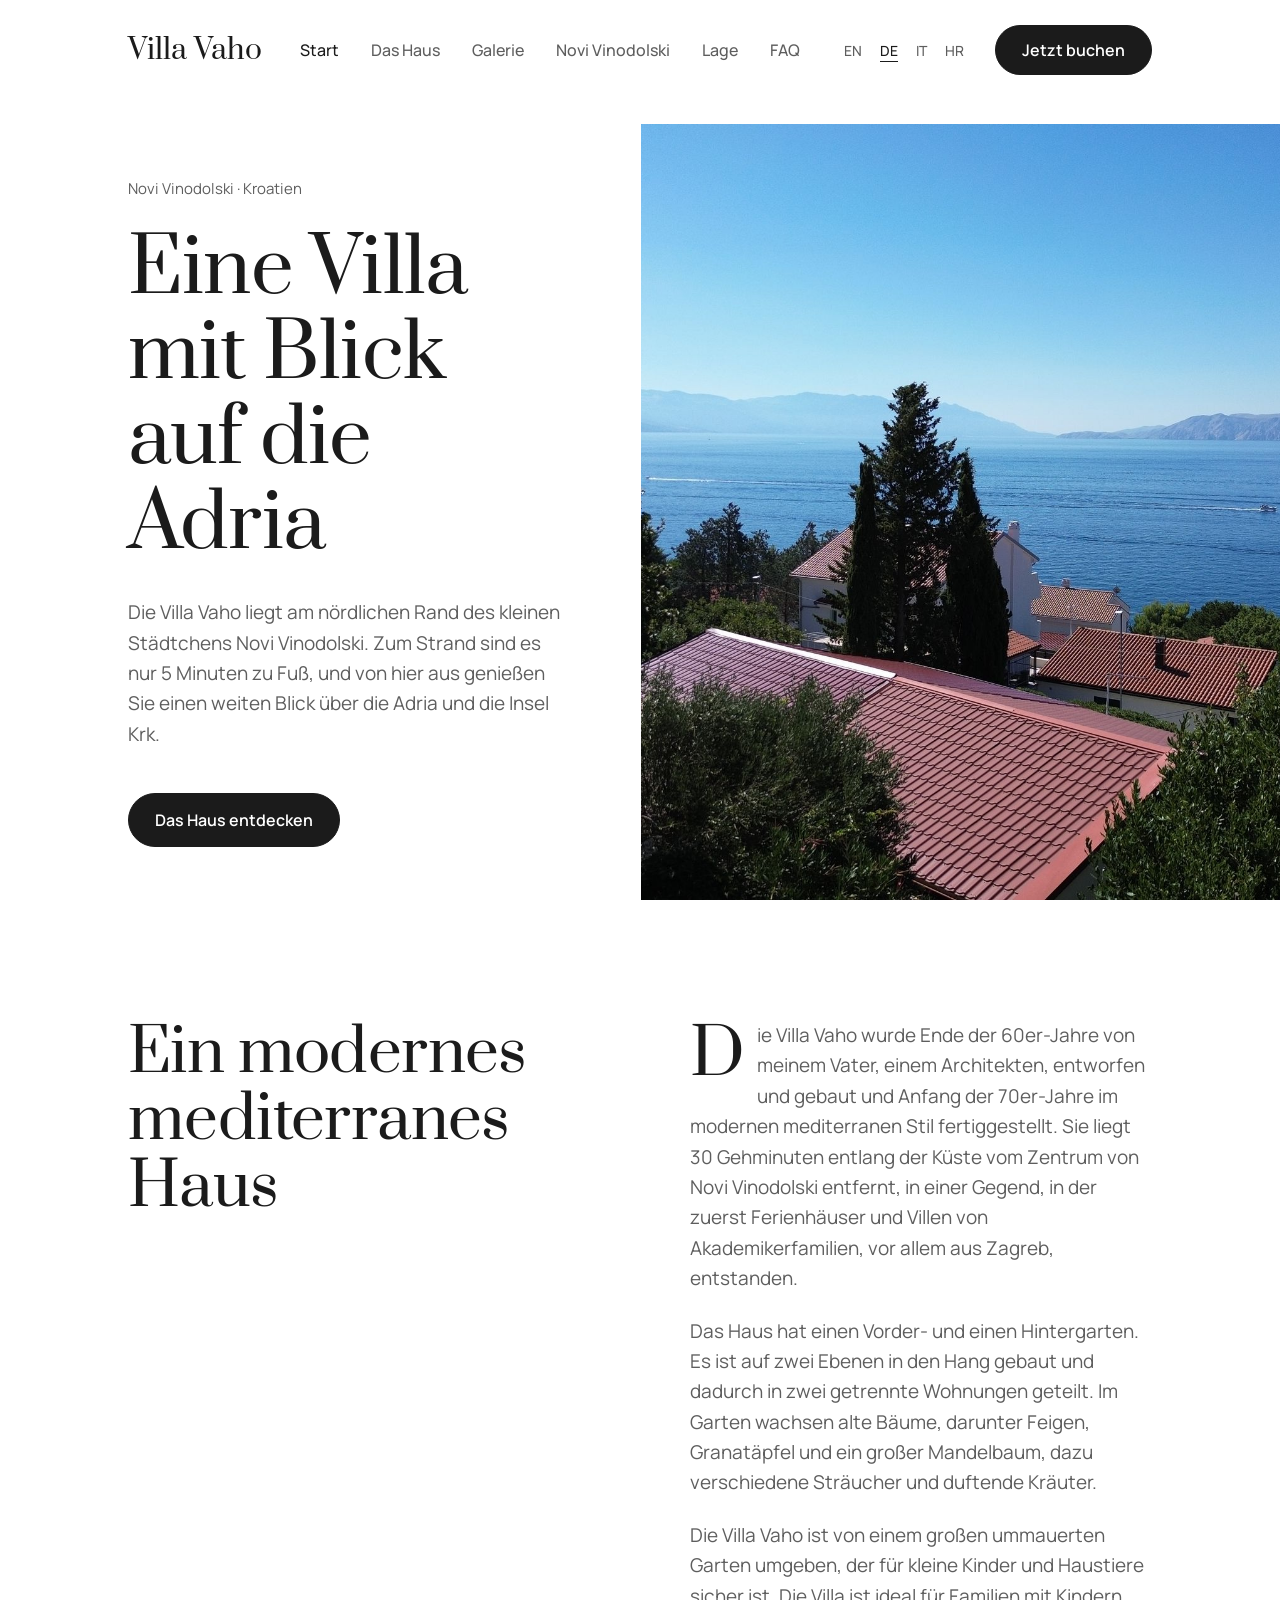
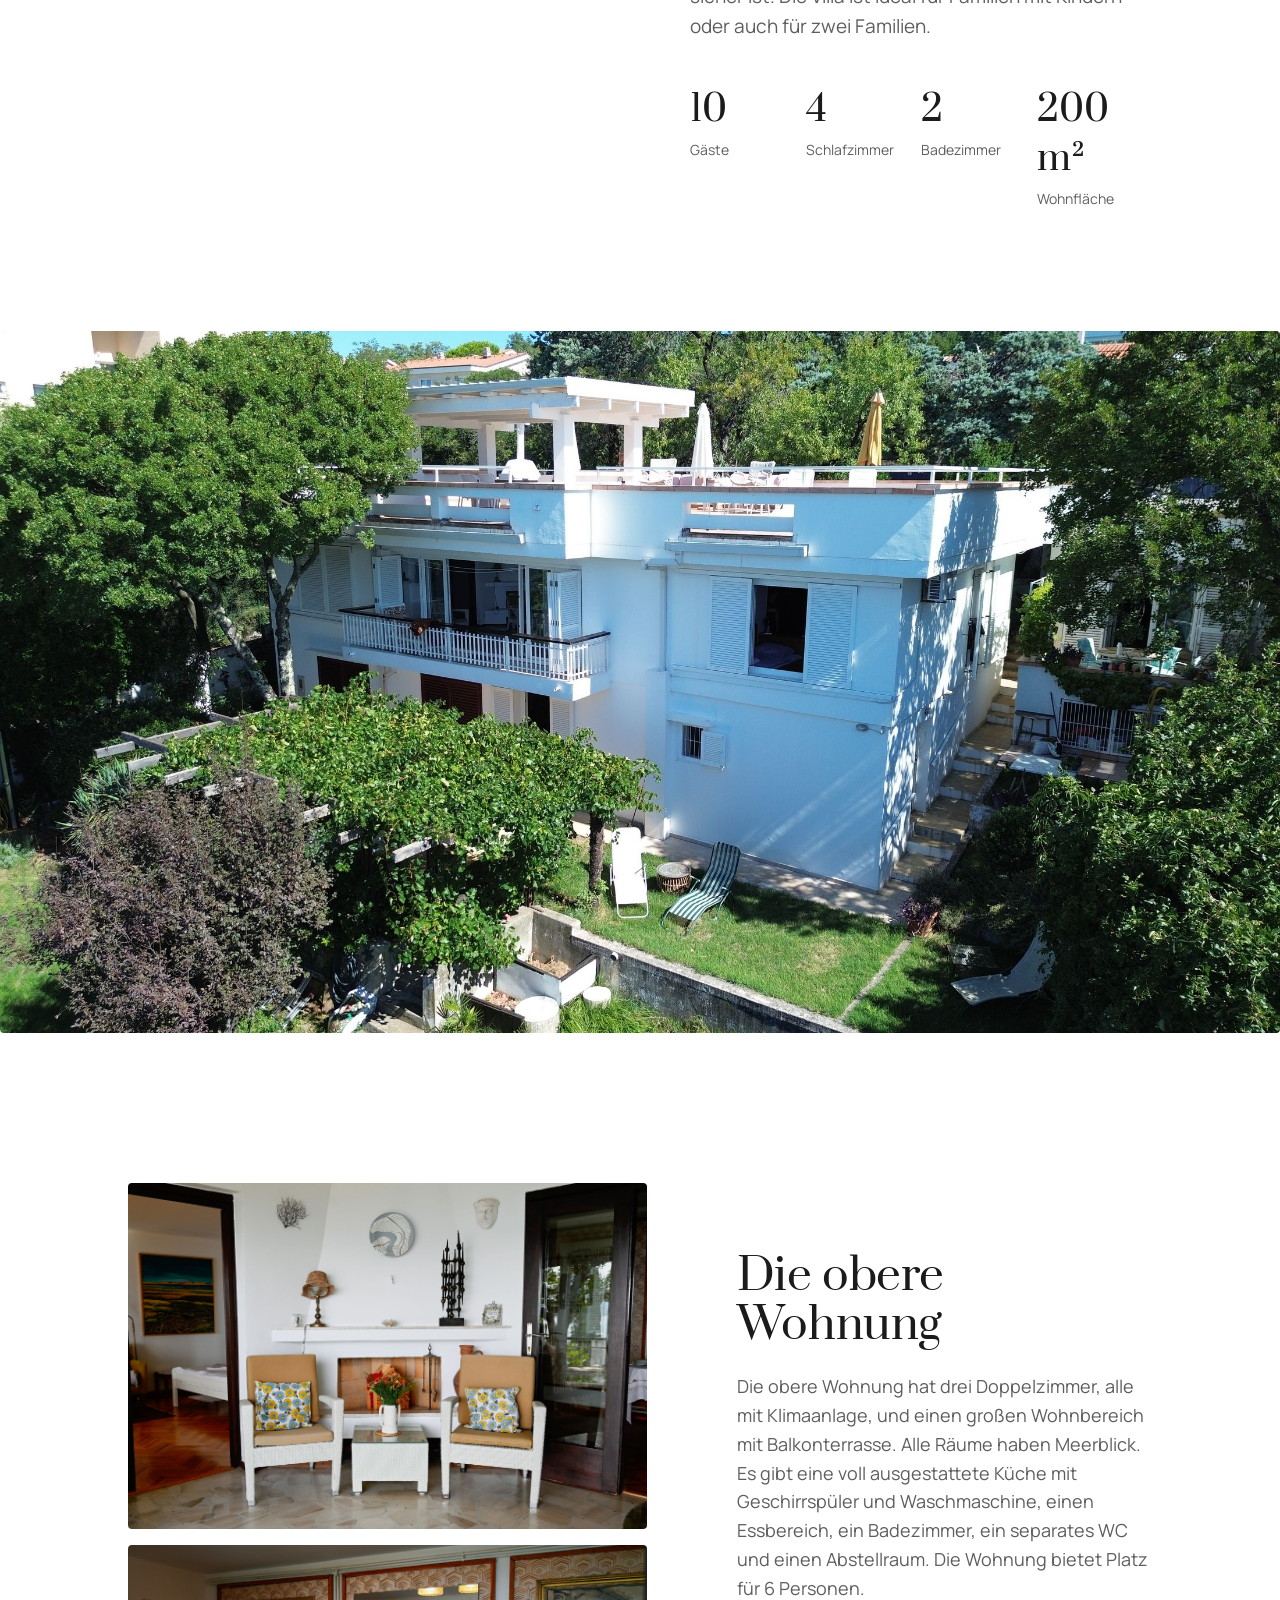
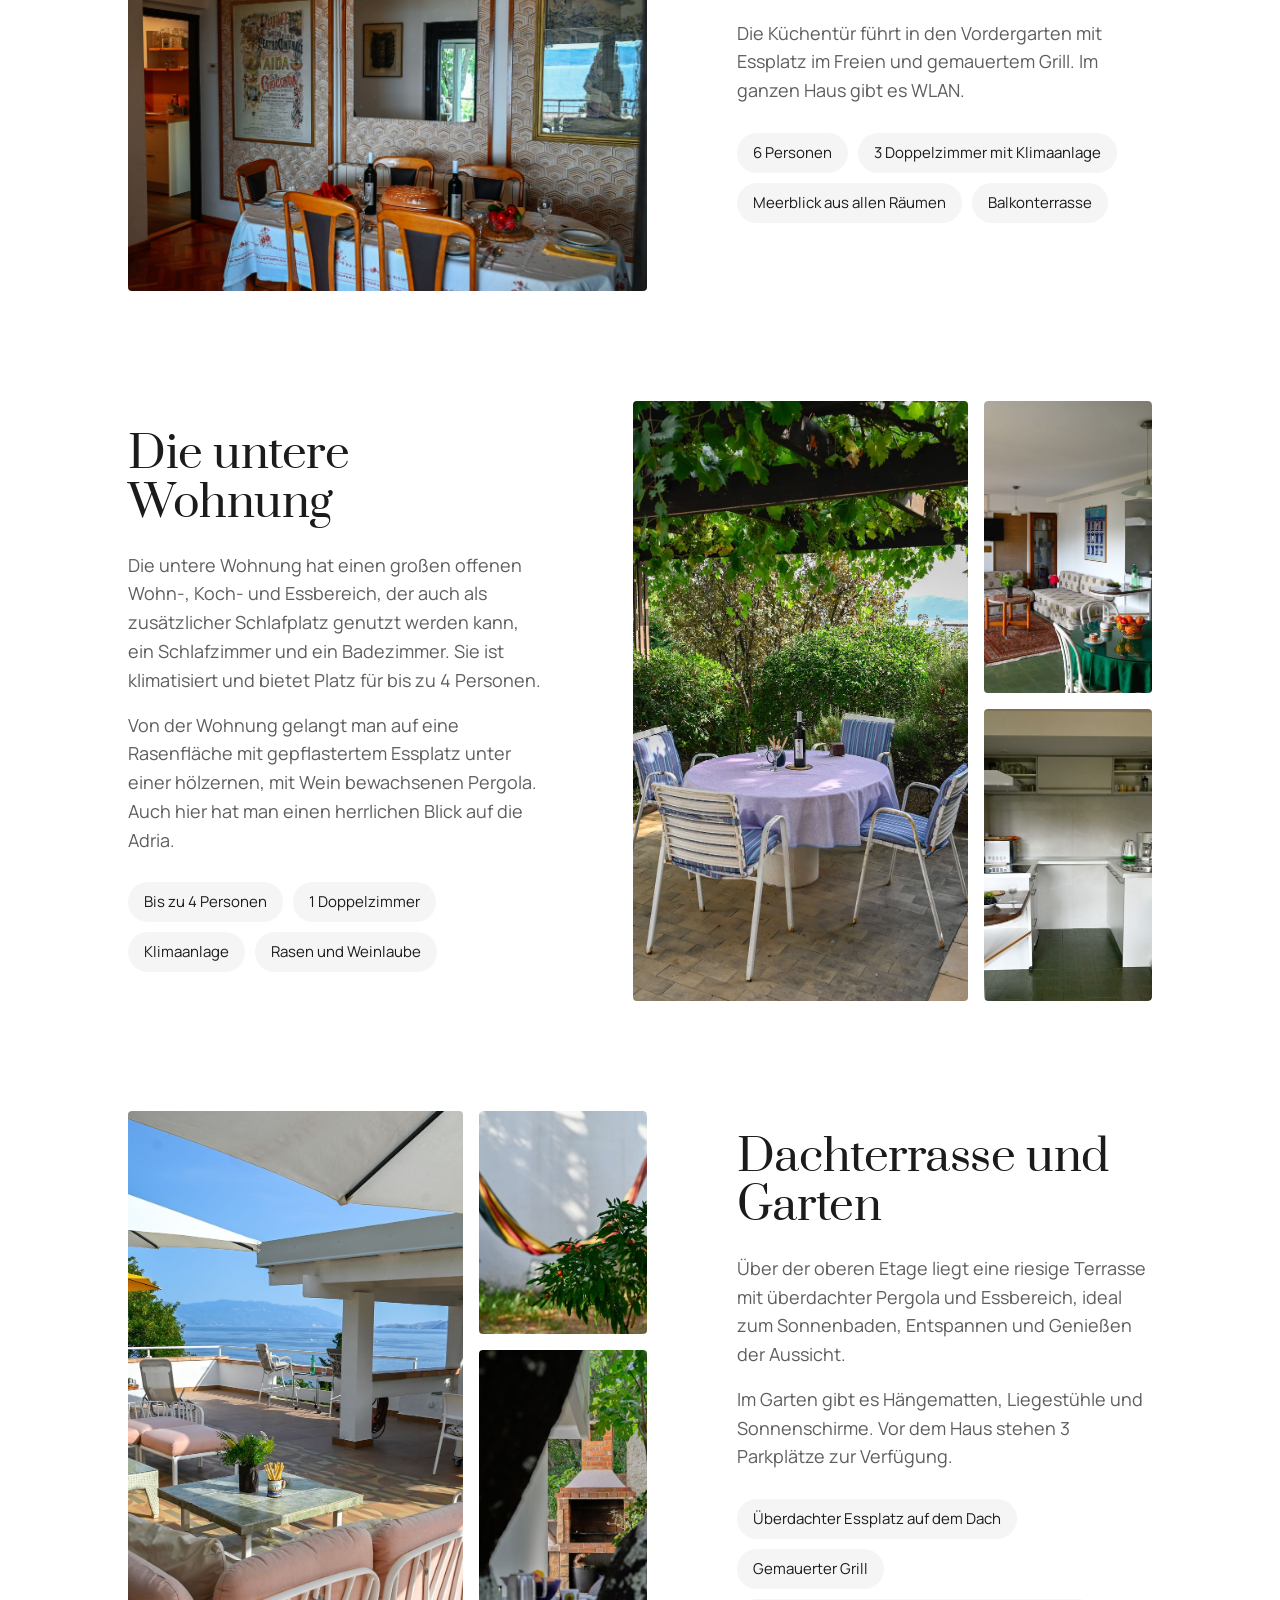
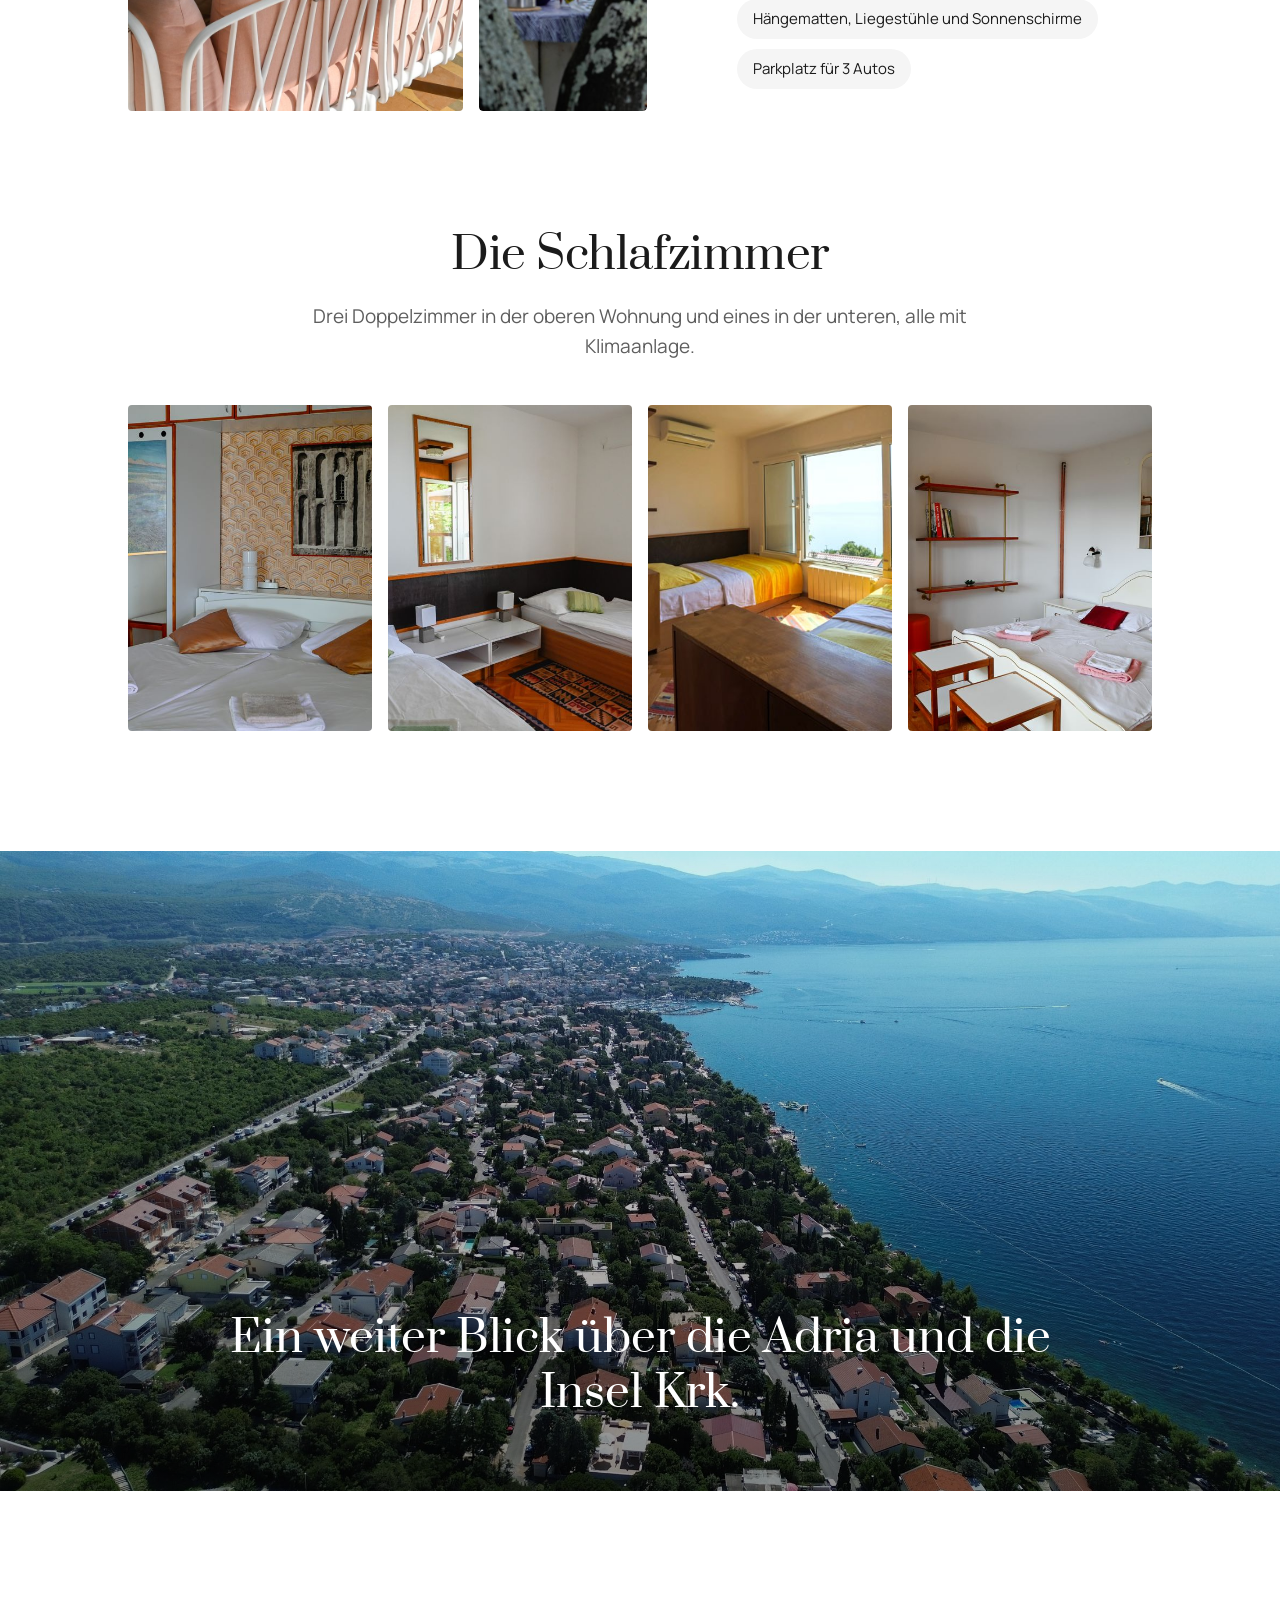
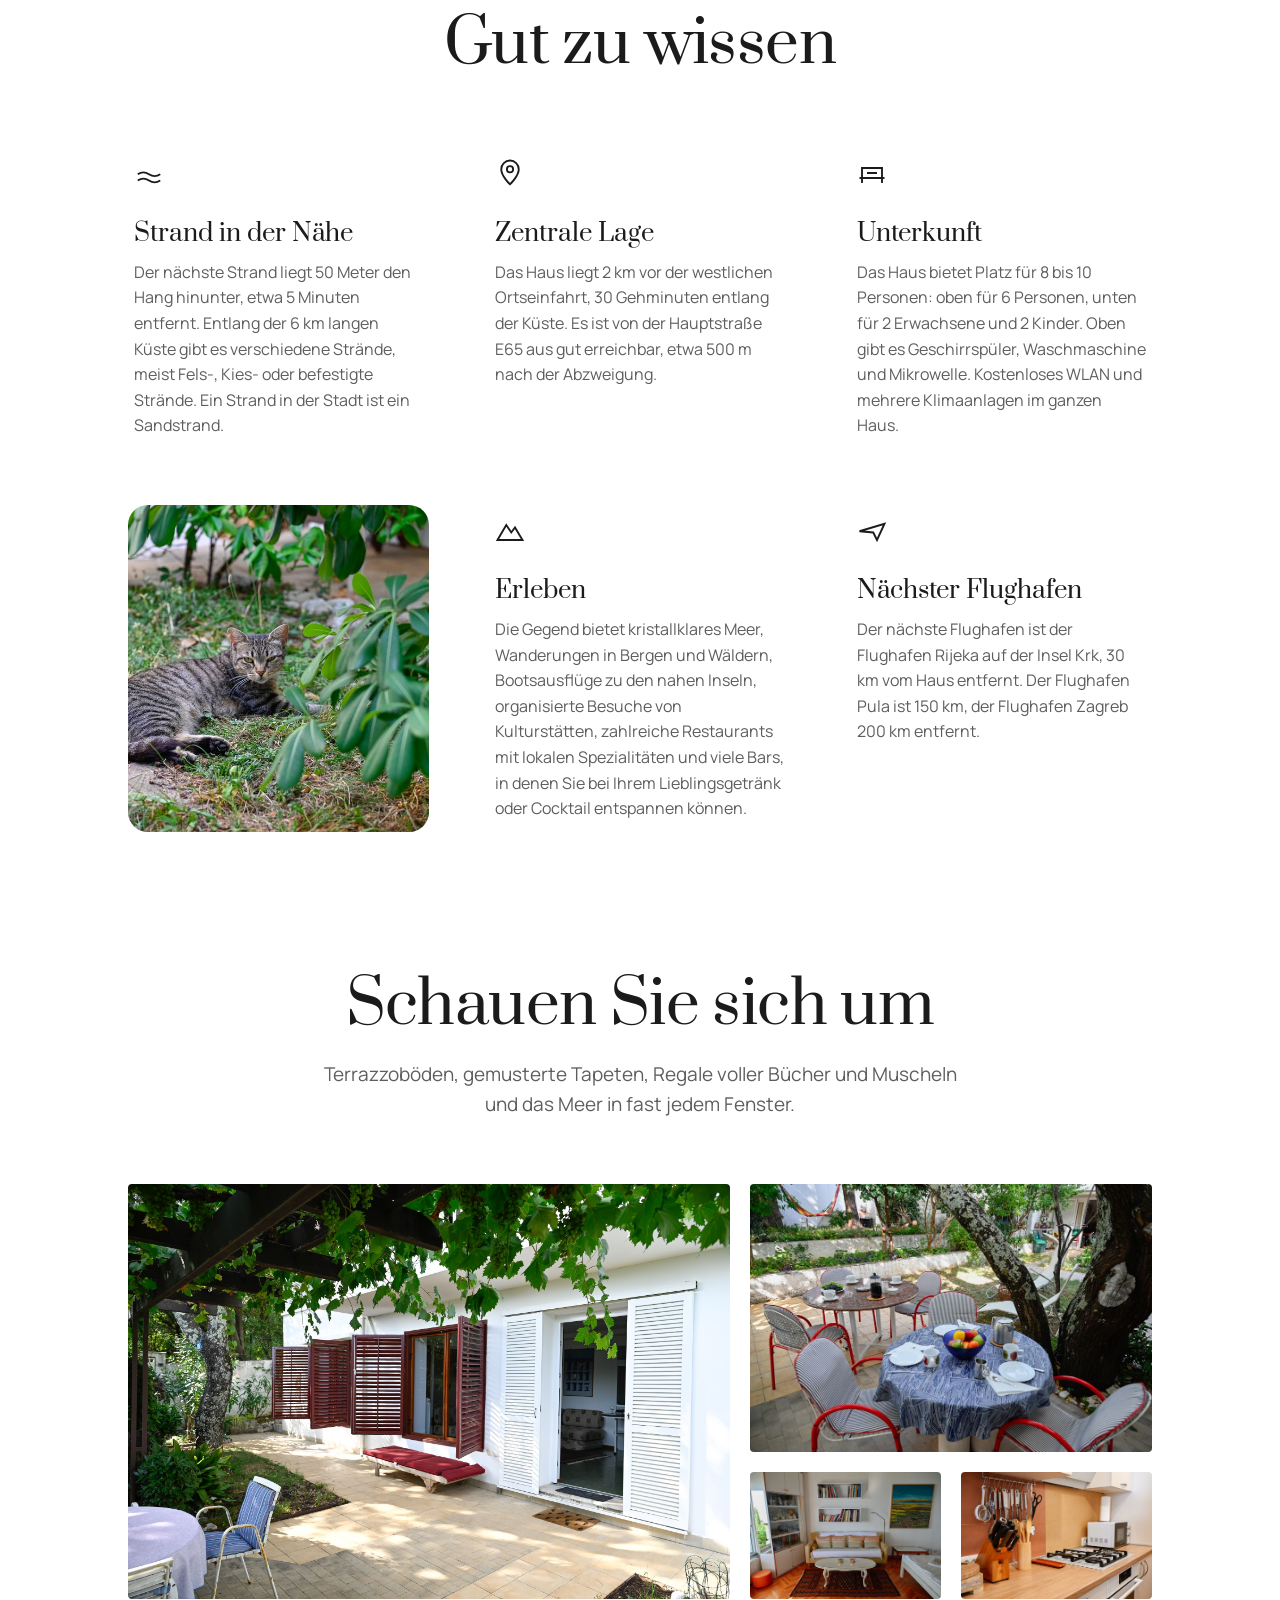
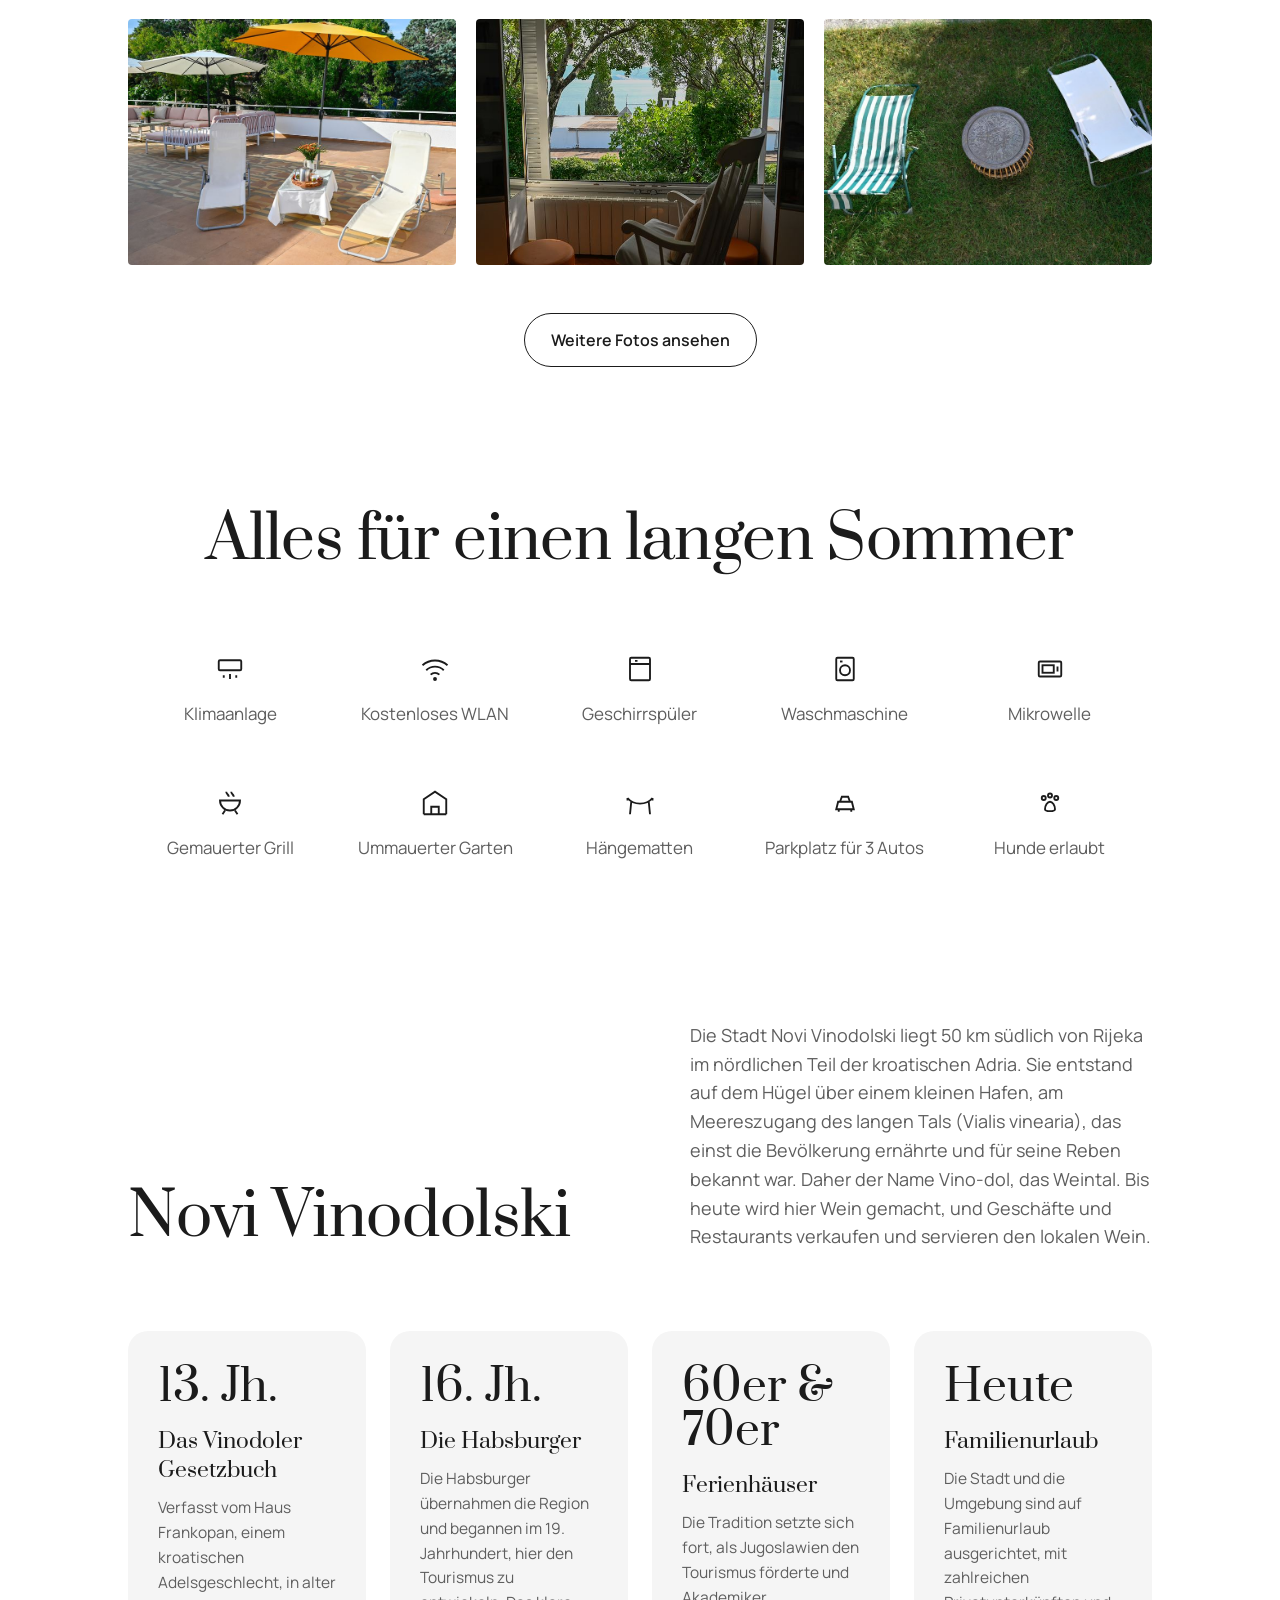
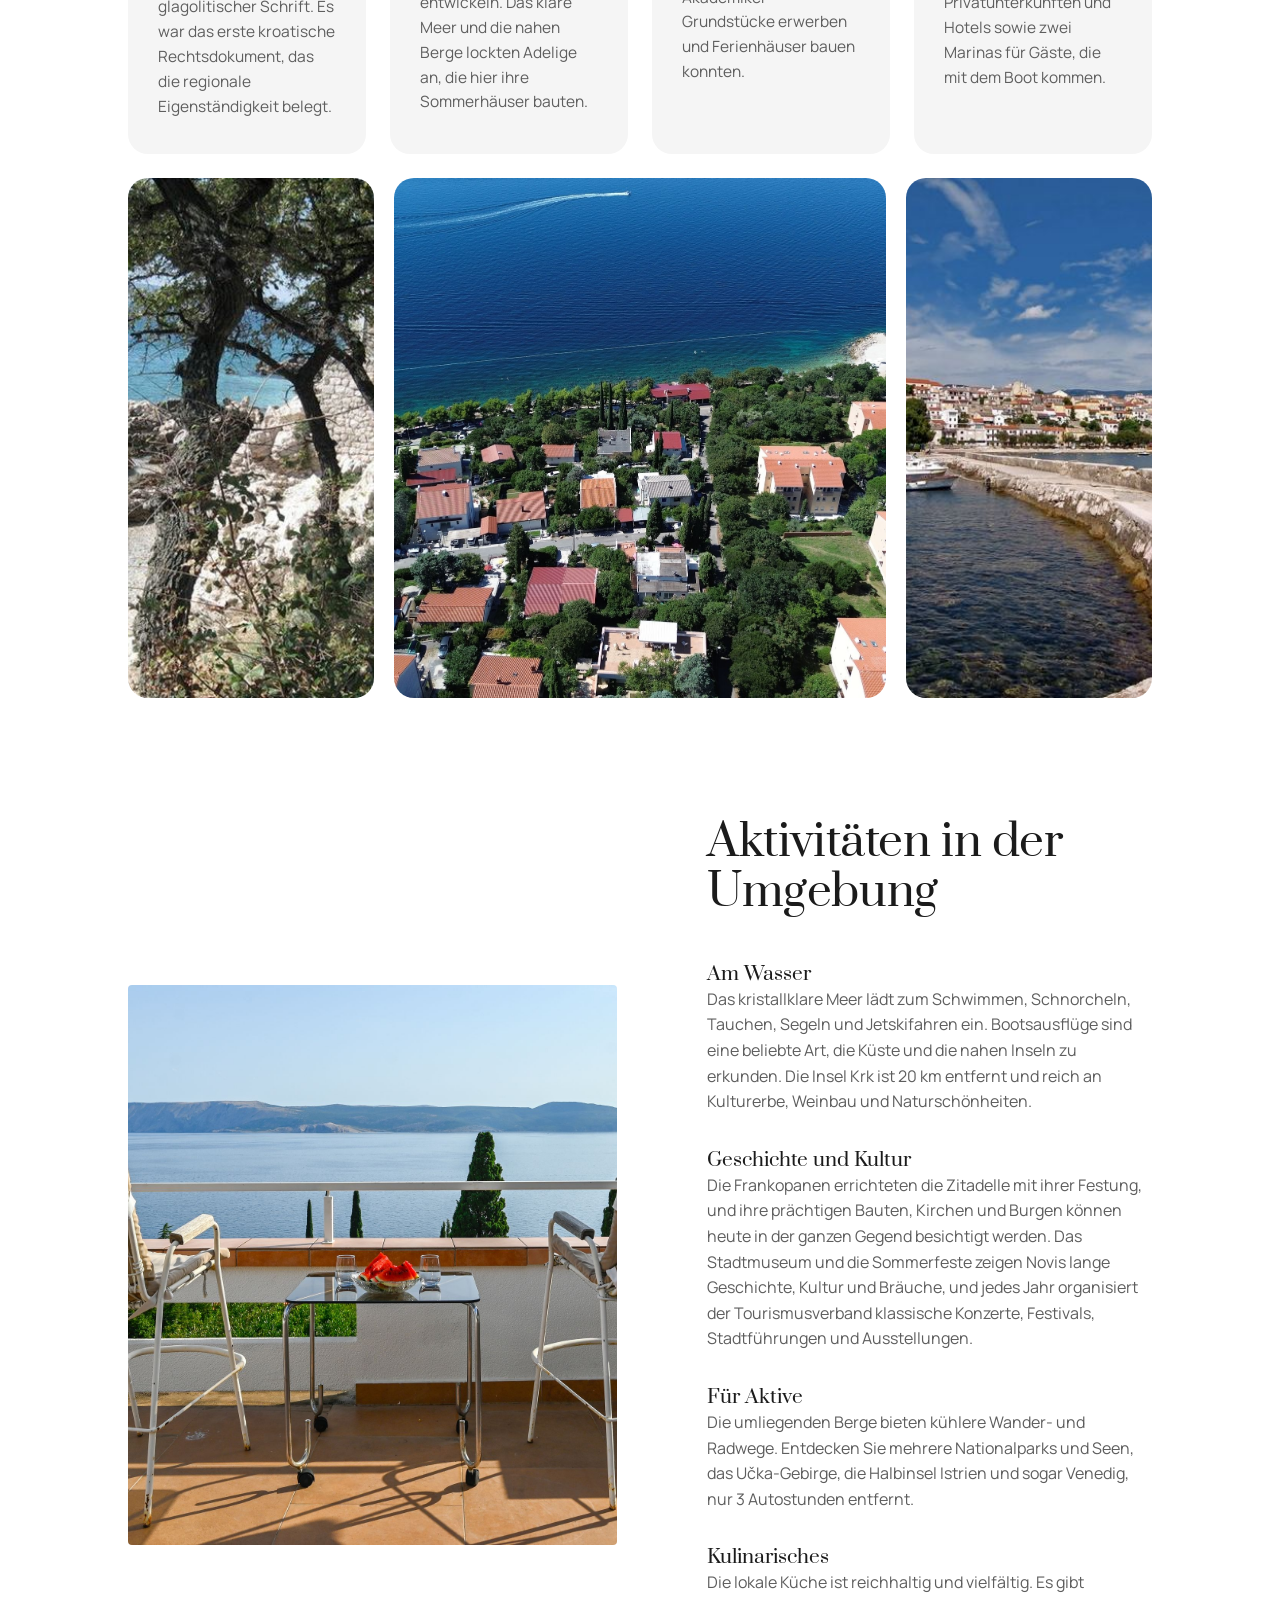
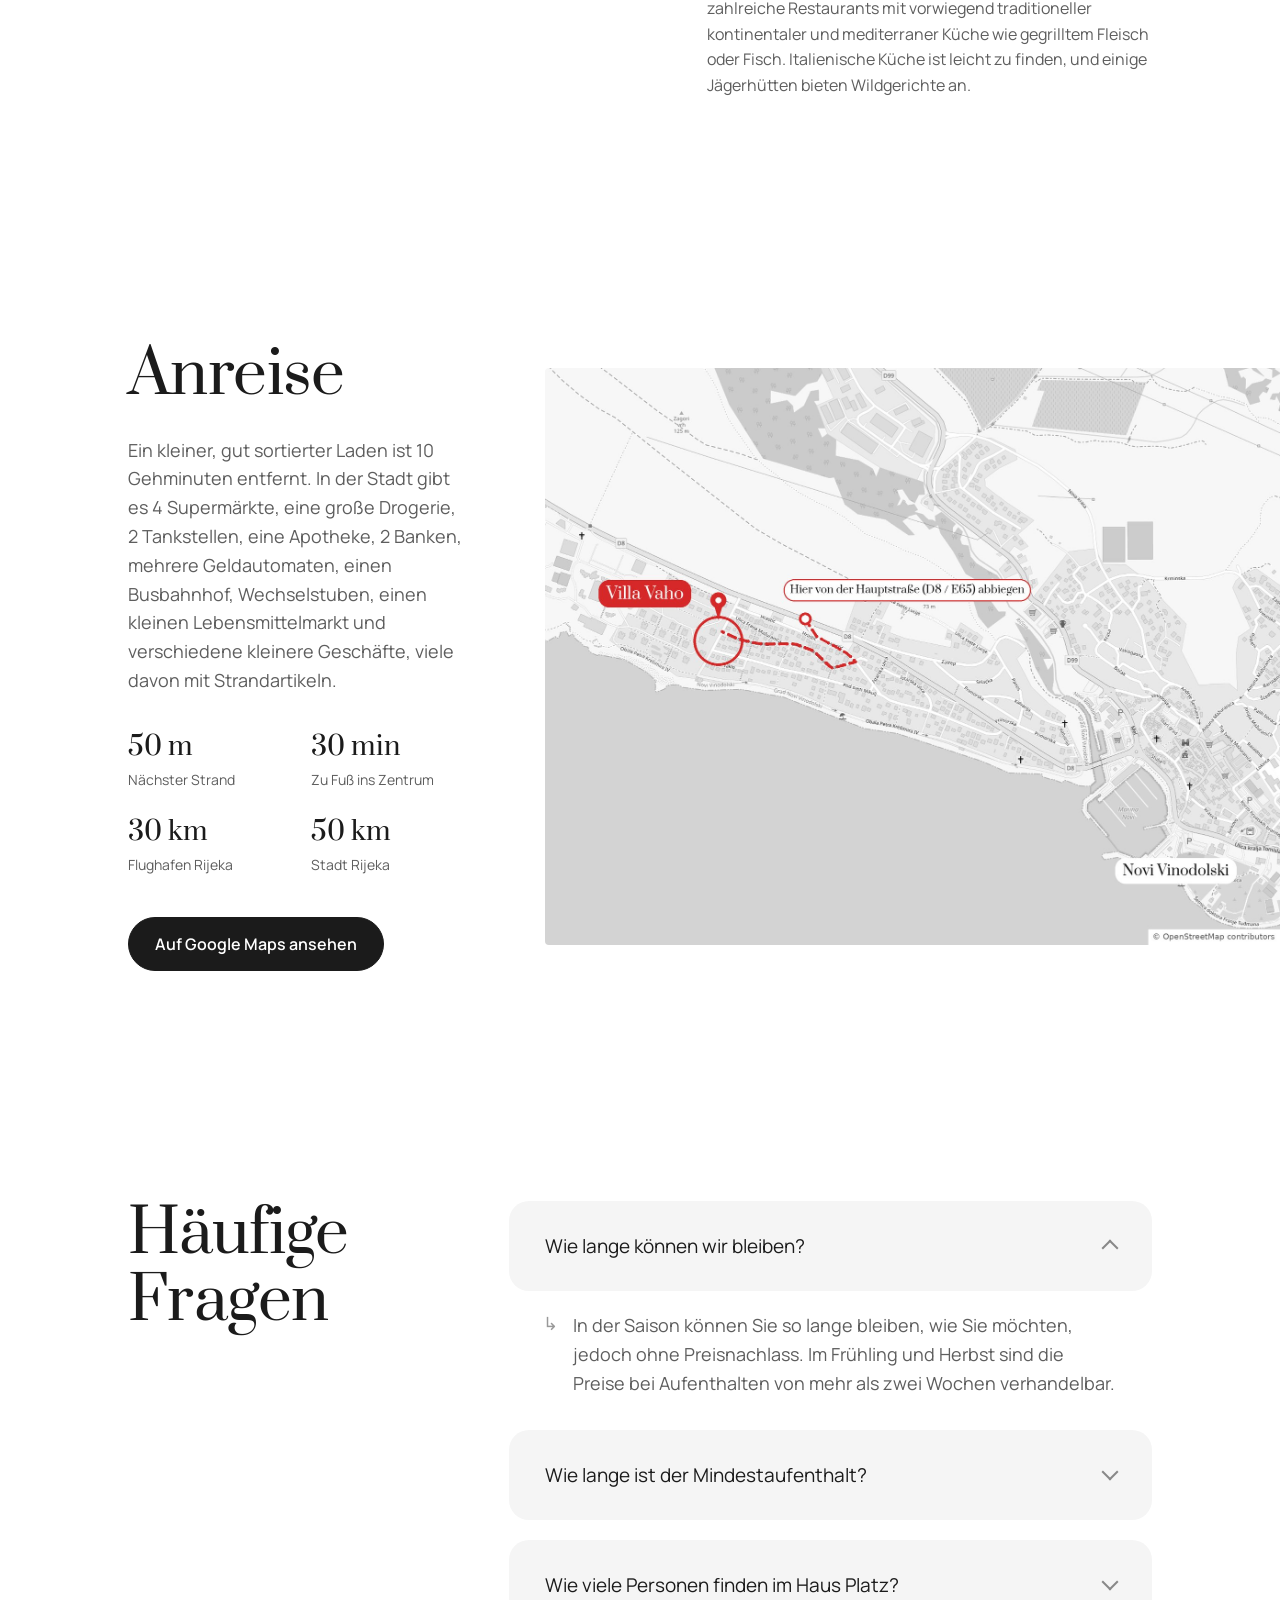
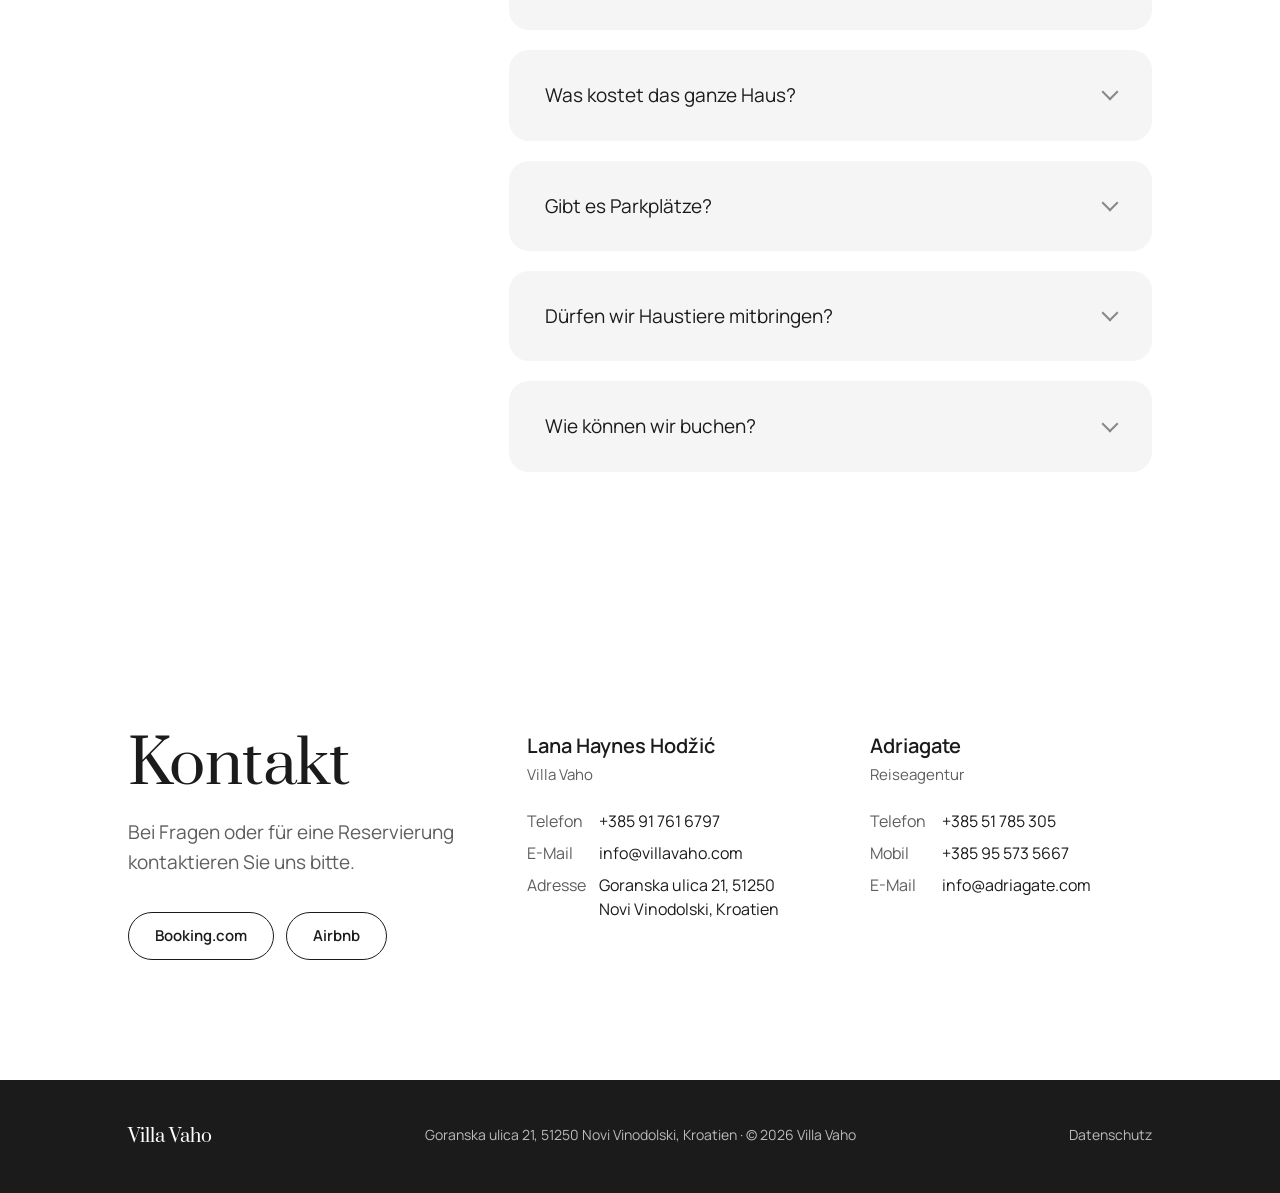
==== commit 7bbcd948: "Add Croatian version at the end of the language list Co-Authored-By: Claude Opus 5.5 <noreply@anthro" ====
--- a/de.html
+++ b/de.html
@@ -6,6 +6,7 @@
 <link rel="alternate" hreflang="en" href="index.html">
 <link rel="alternate" hreflang="de" href="de.html">
 <link rel="alternate" hreflang="it" href="it.html">
+<link rel="alternate" hreflang="hr" href="hr.html">
 <link rel="preload" href="fonts/prata-latin.woff2" as="font" type="font/woff2" crossorigin>
 <link rel="icon" href="favicon.ico" sizes="any">
 <link rel="icon" href="favicon.svg" type="image/svg+xml">
@@ -224,7 +225,7 @@
 <nav><div class="wrap">
   <a class="logo" href="#top">Villa Vaho</a>
   <ul><li><a class="on" href="#top">Start</a></li><li><a href="#house">Das Haus</a></li><li><a href="#gallery">Galerie</a></li><li><a href="#novi">Novi Vinodolski</a></li><li><a href="#location">Lage</a></li><li><a href="#faq">FAQ</a></li></ul>
-  <div class="navr"><div class="langs" aria-label="Sprache"><a href="index.html" hreflang="en" lang="en">EN</a><a href="de.html" hreflang="de" lang="de" class="on">DE</a><a href="it.html" hreflang="it" lang="it">IT</a></div><a class="btn dark" href="#contact">Jetzt buchen</a></div>
+  <div class="navr"><div class="langs" aria-label="Sprache"><a href="index.html" hreflang="en" lang="en">EN</a><a href="de.html" hreflang="de" lang="de" class="on">DE</a><a href="it.html" hreflang="it" lang="it">IT</a><a href="hr.html" hreflang="hr" lang="hr">HR</a></div><a class="btn dark" href="#contact">Jetzt buchen</a></div>
   <button class="menu" id="menuBtn" aria-label="Menü öffnen" aria-expanded="false"><span></span></button>
 </div></nav>
 
@@ -232,7 +233,7 @@
   <div class="top"><a class="logo" href="#top">Villa Vaho</a><button class="x" id="menuClose" aria-label="Menü schließen">✕</button></div>
   <ul><li><a href="#top">Start</a></li><li><a href="#house">Das Haus</a></li><li><a href="#gallery">Galerie</a></li><li><a href="#novi">Novi Vinodolski</a></li><li><a href="#location">Lage</a></li><li><a href="#faq">FAQ</a></li><li><a href="#contact">Kontakt</a></li></ul>
   <a class="btn dark" href="#contact">Jetzt buchen</a>
-  <div class="langs mlangs" aria-label="Sprache"><a href="index.html" hreflang="en" lang="en">EN</a><a href="de.html" hreflang="de" lang="de" class="on">DE</a><a href="it.html" hreflang="it" lang="it">IT</a></div>
+  <div class="langs mlangs" aria-label="Sprache"><a href="index.html" hreflang="en" lang="en">EN</a><a href="de.html" hreflang="de" lang="de" class="on">DE</a><a href="it.html" hreflang="it" lang="it">IT</a><a href="hr.html" hreflang="hr" lang="hr">HR</a></div>
 </div>
 
 <header class="hero" id="top"><div class="wrap">
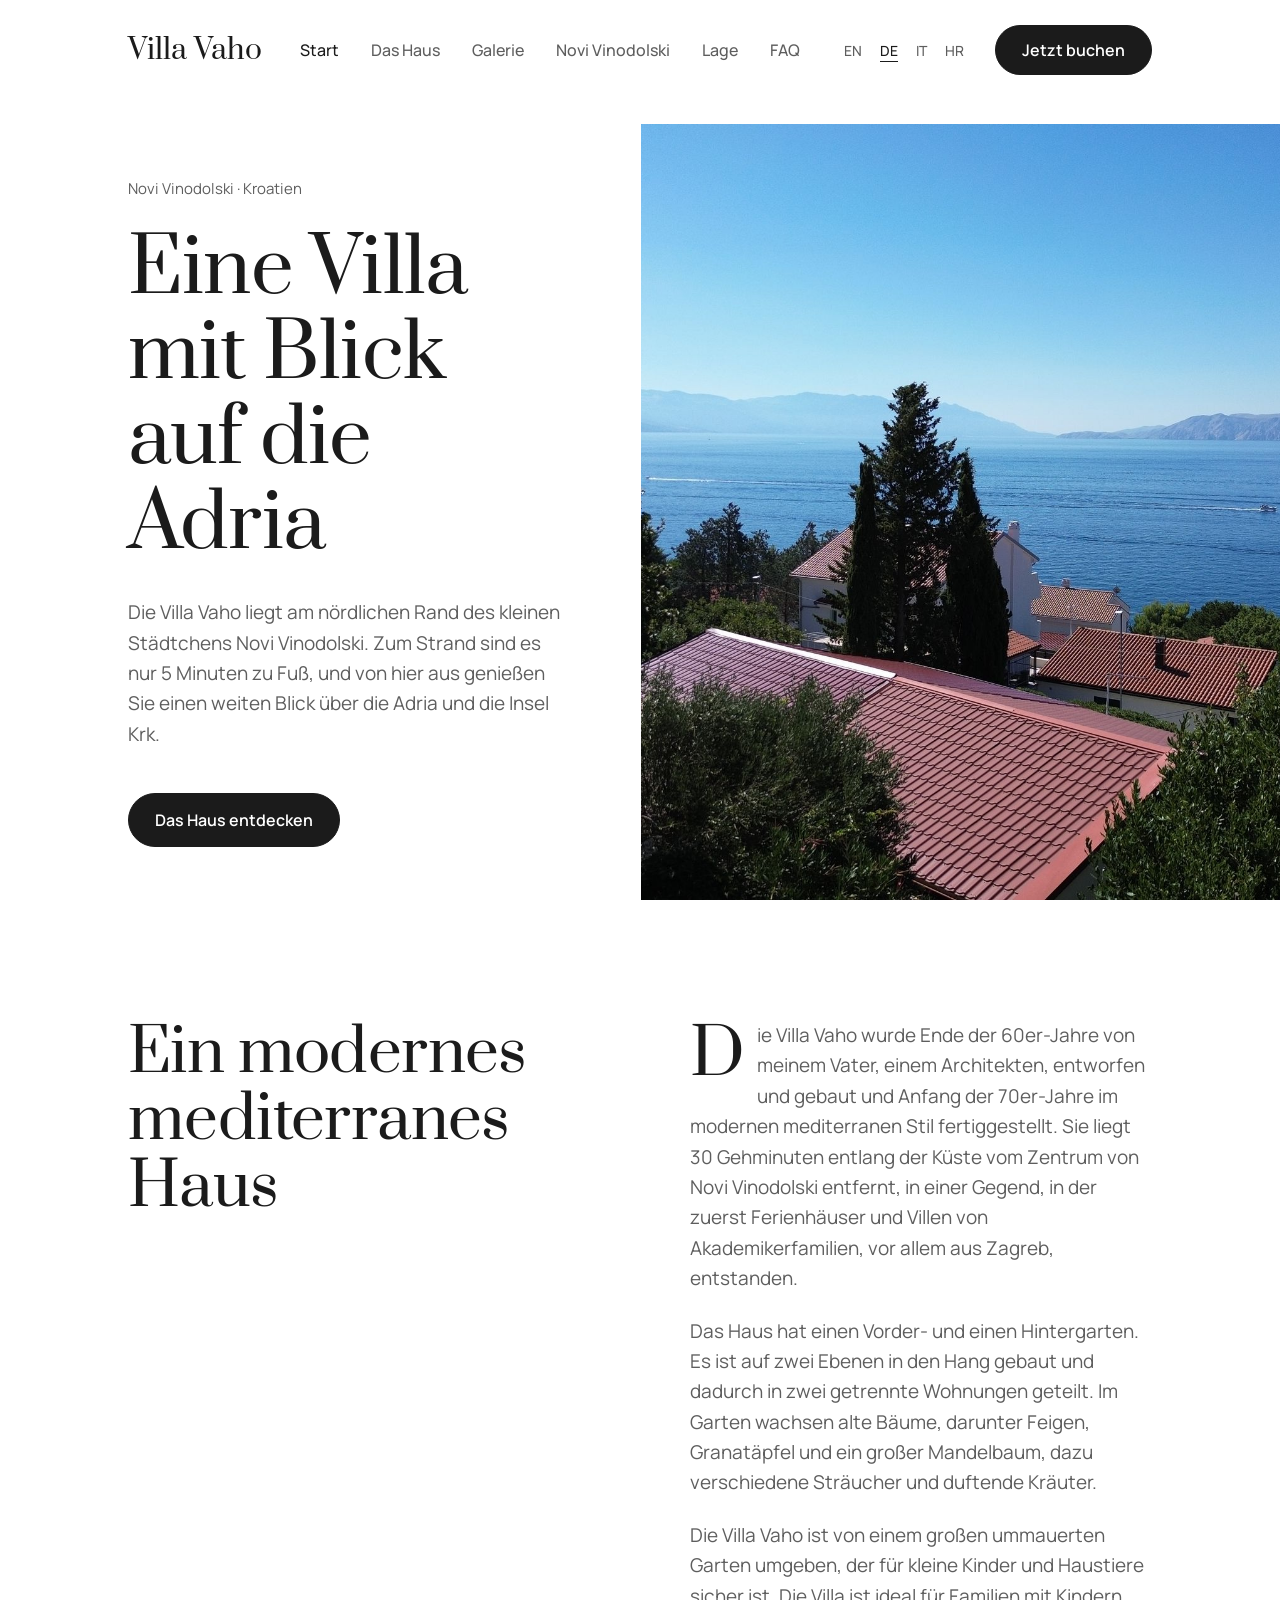
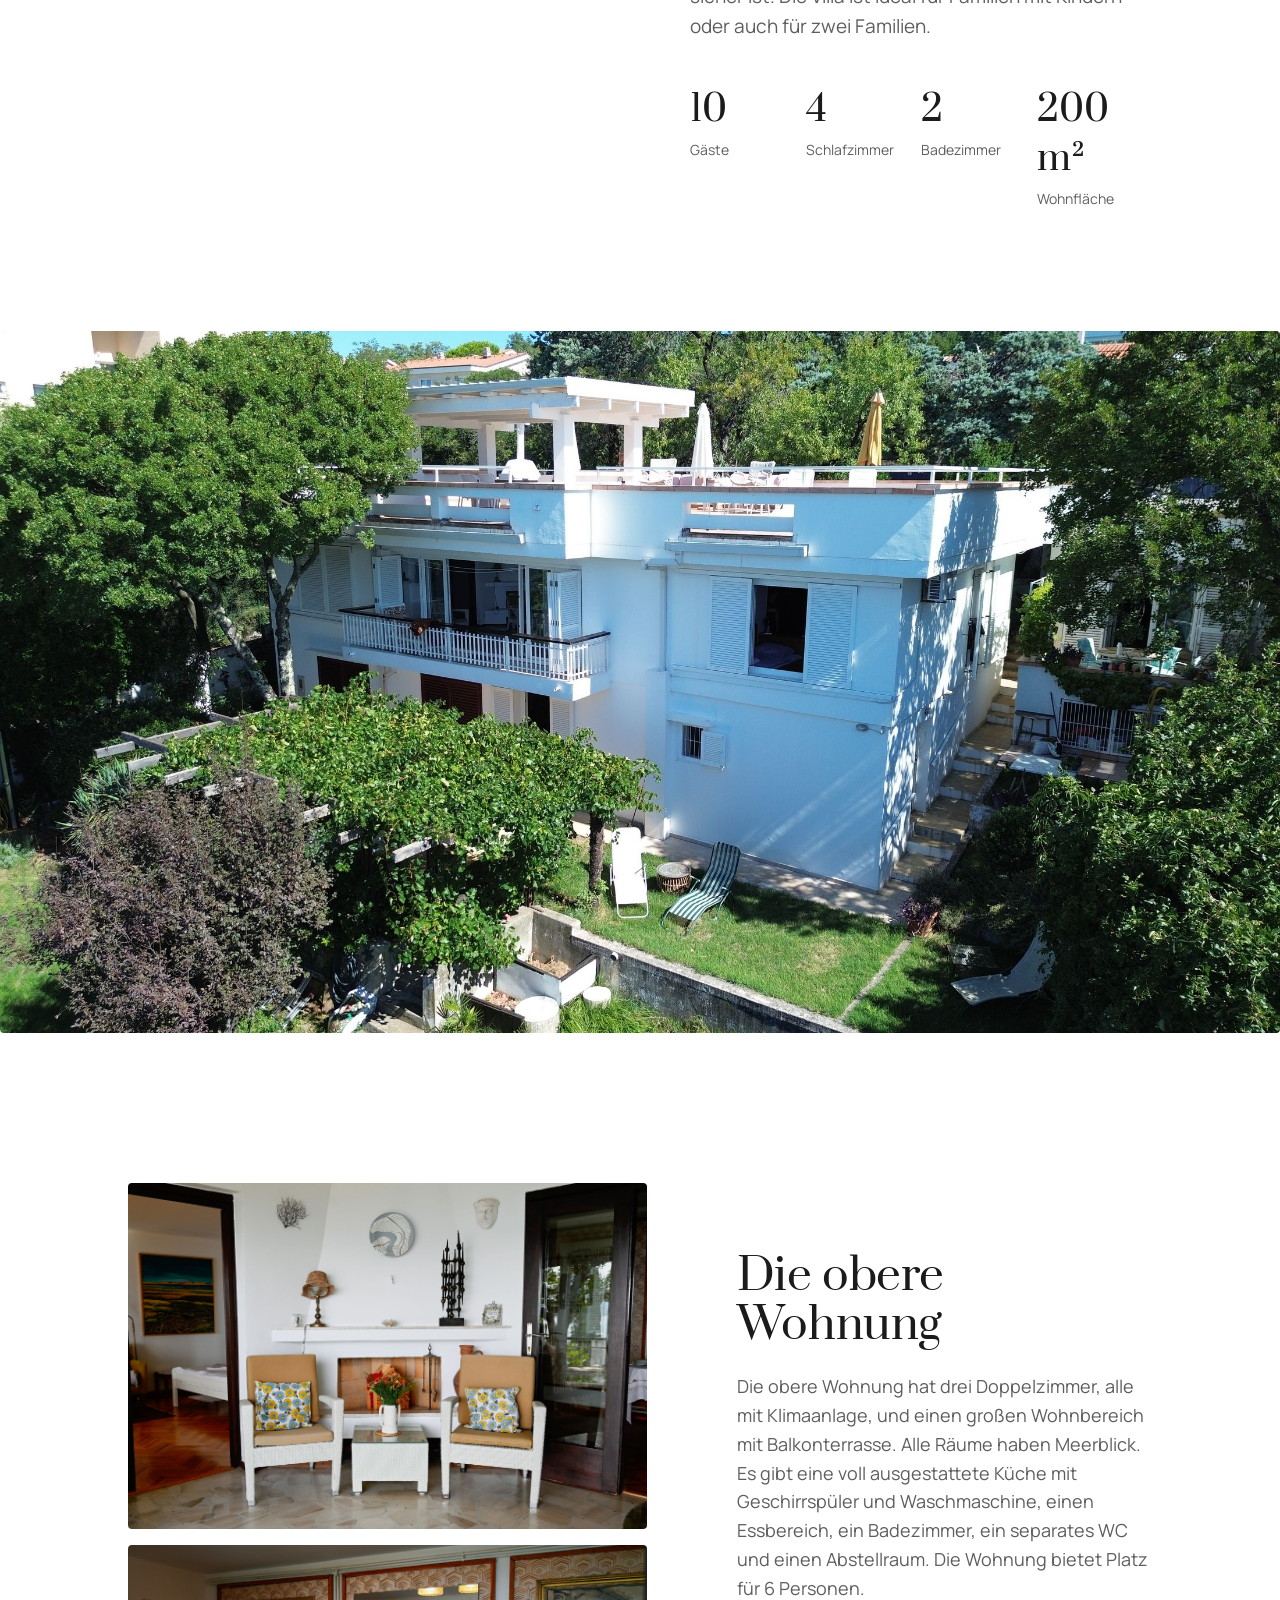
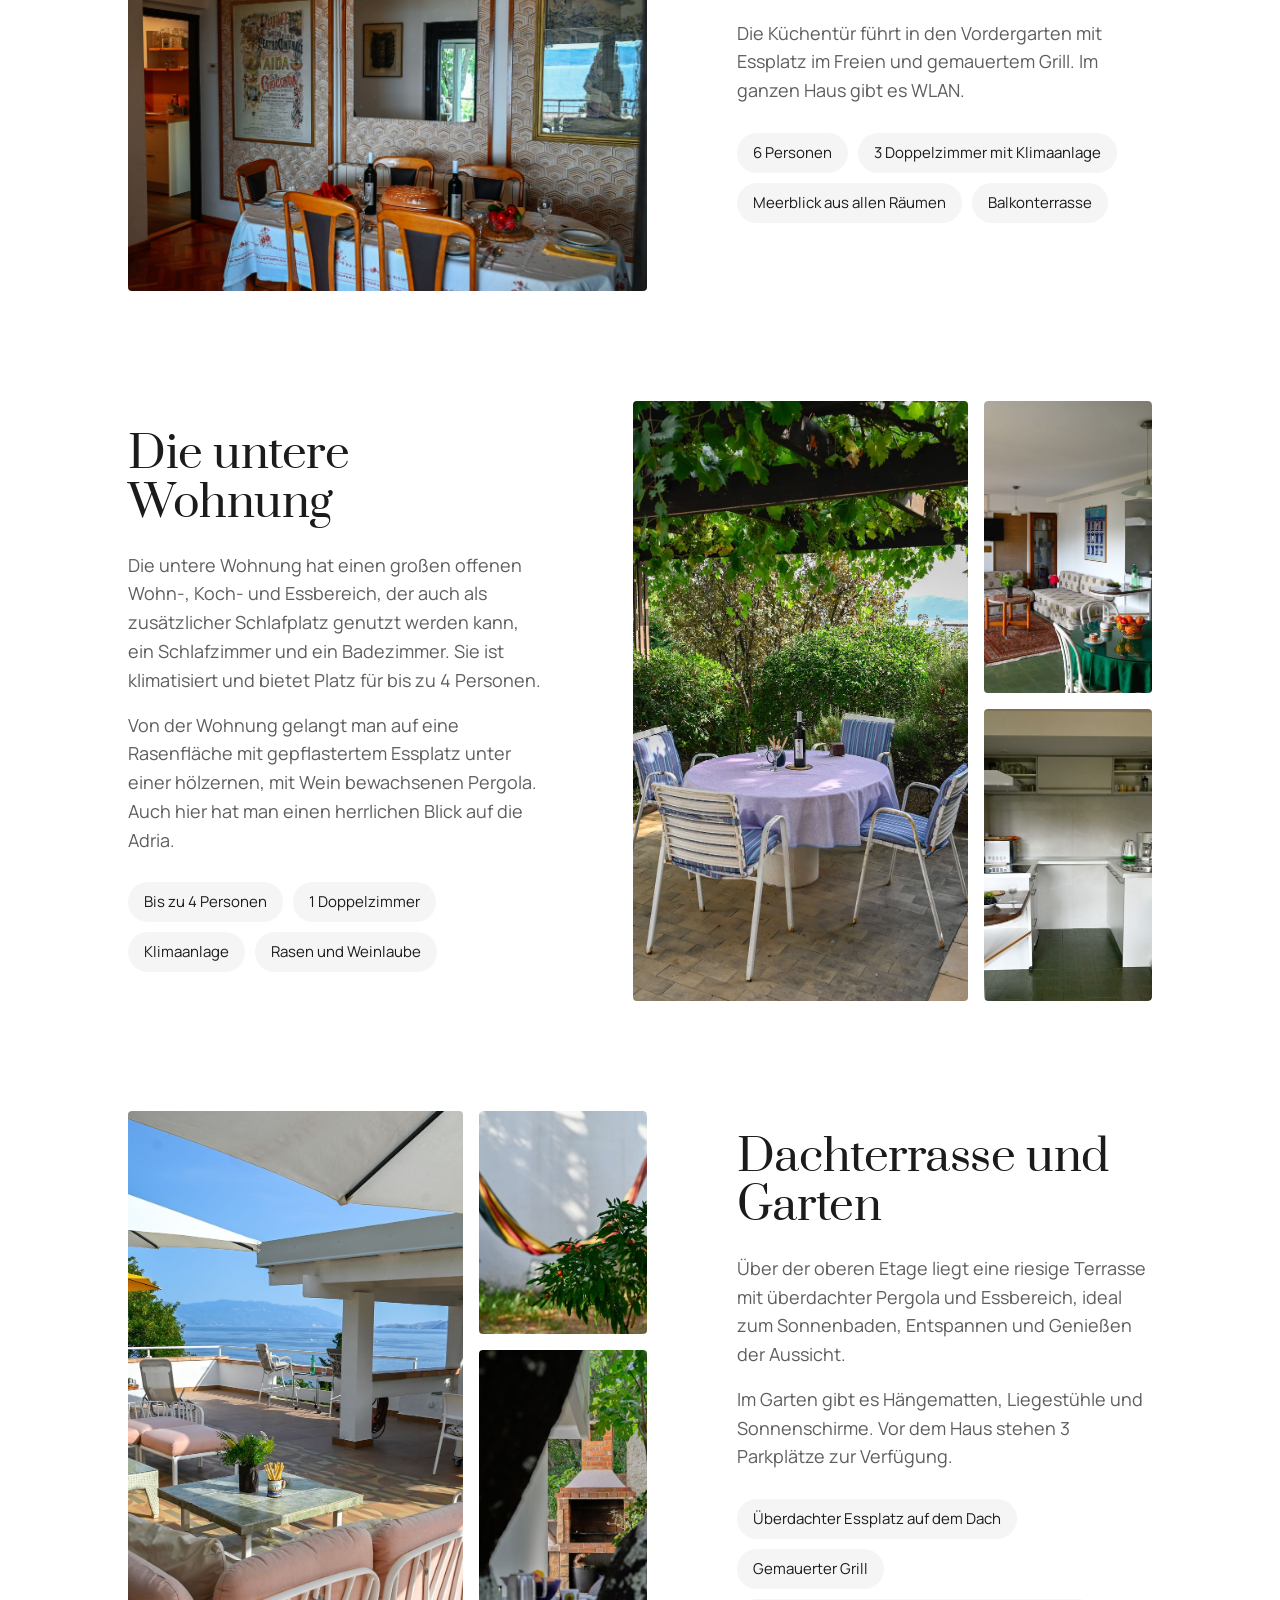
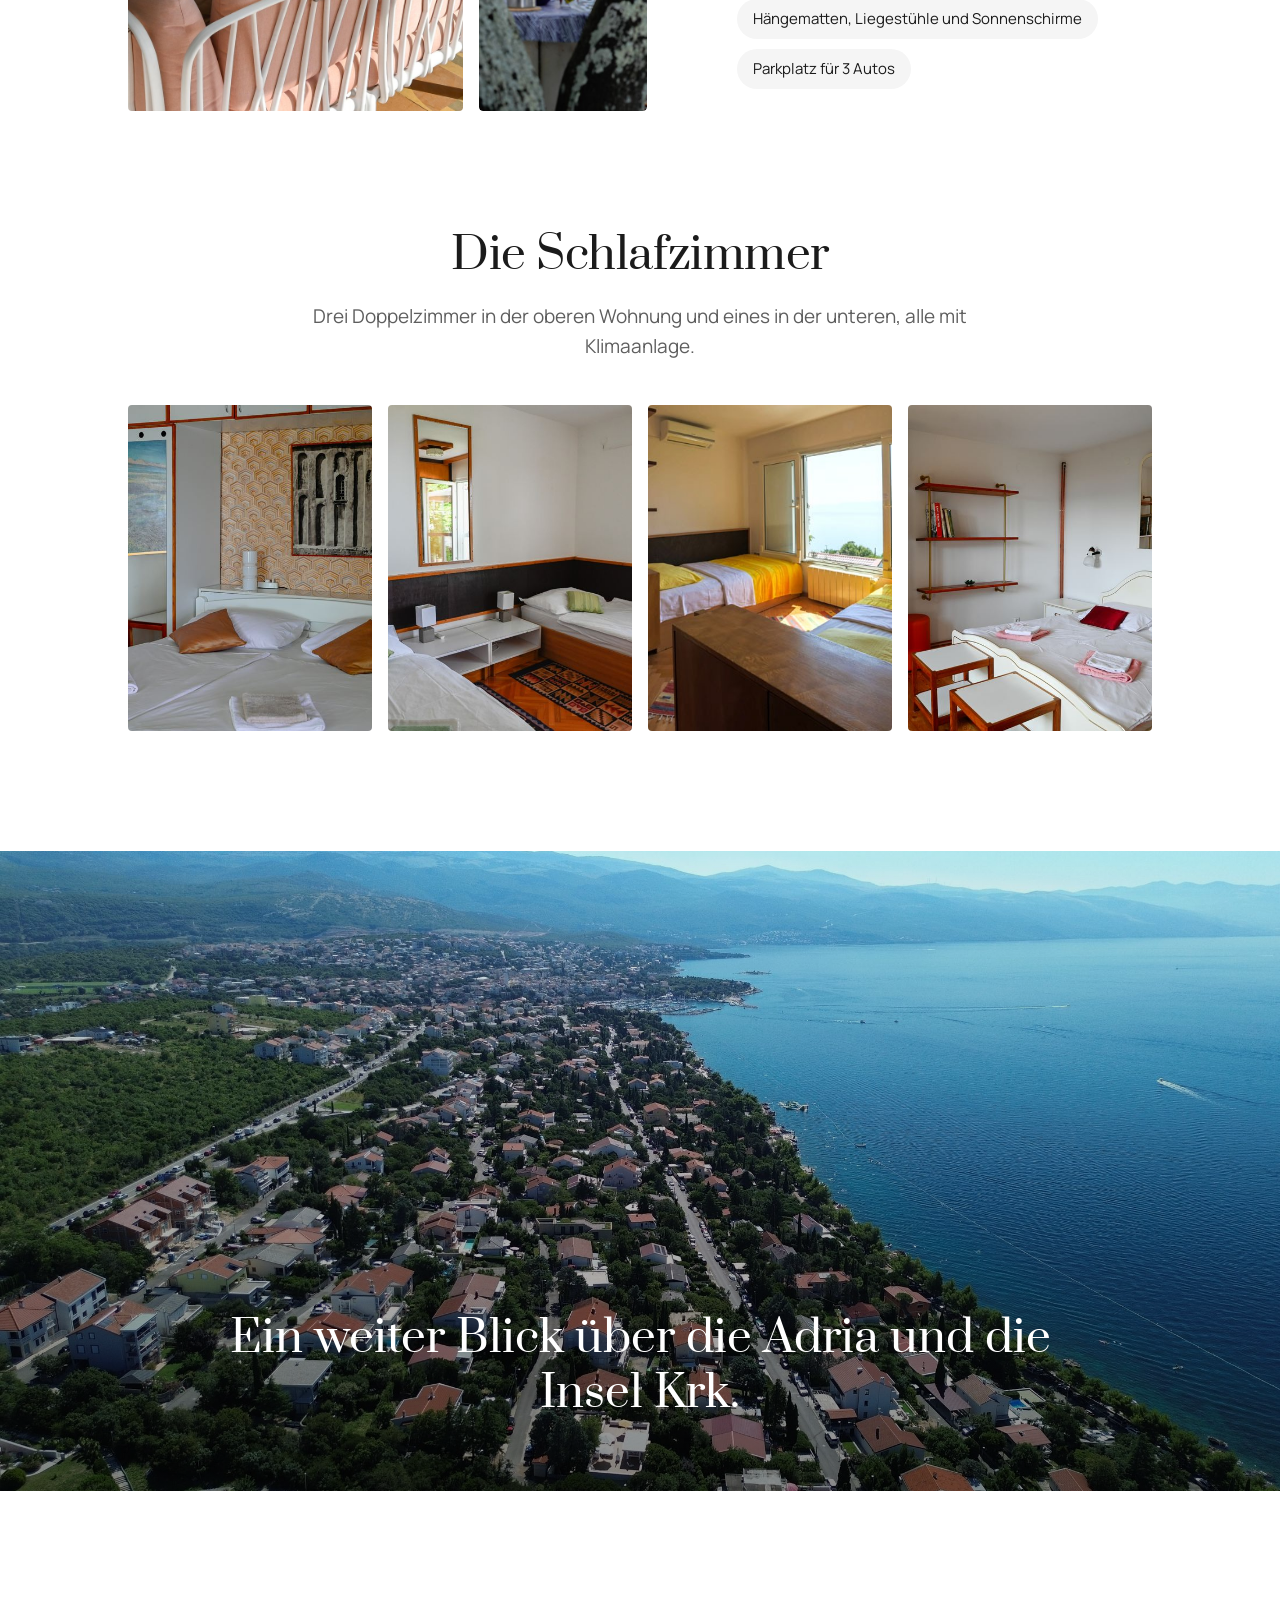
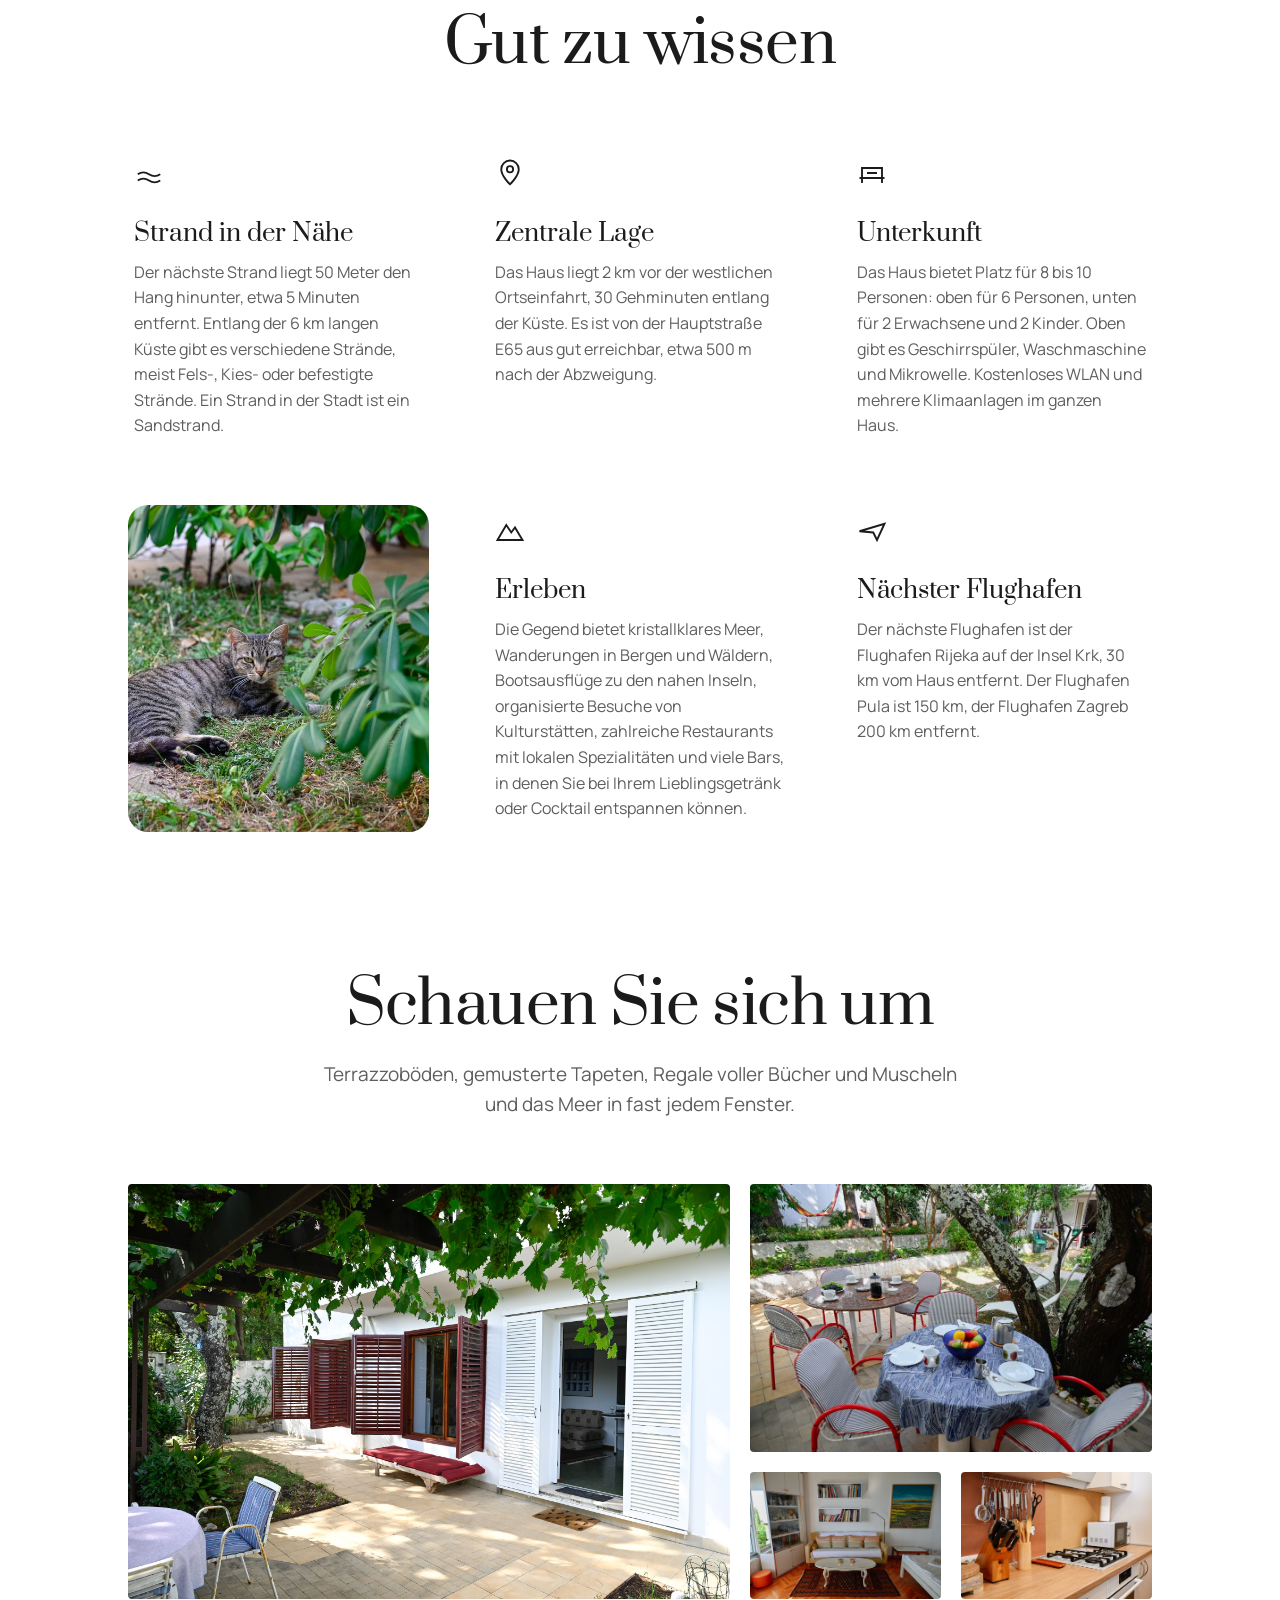
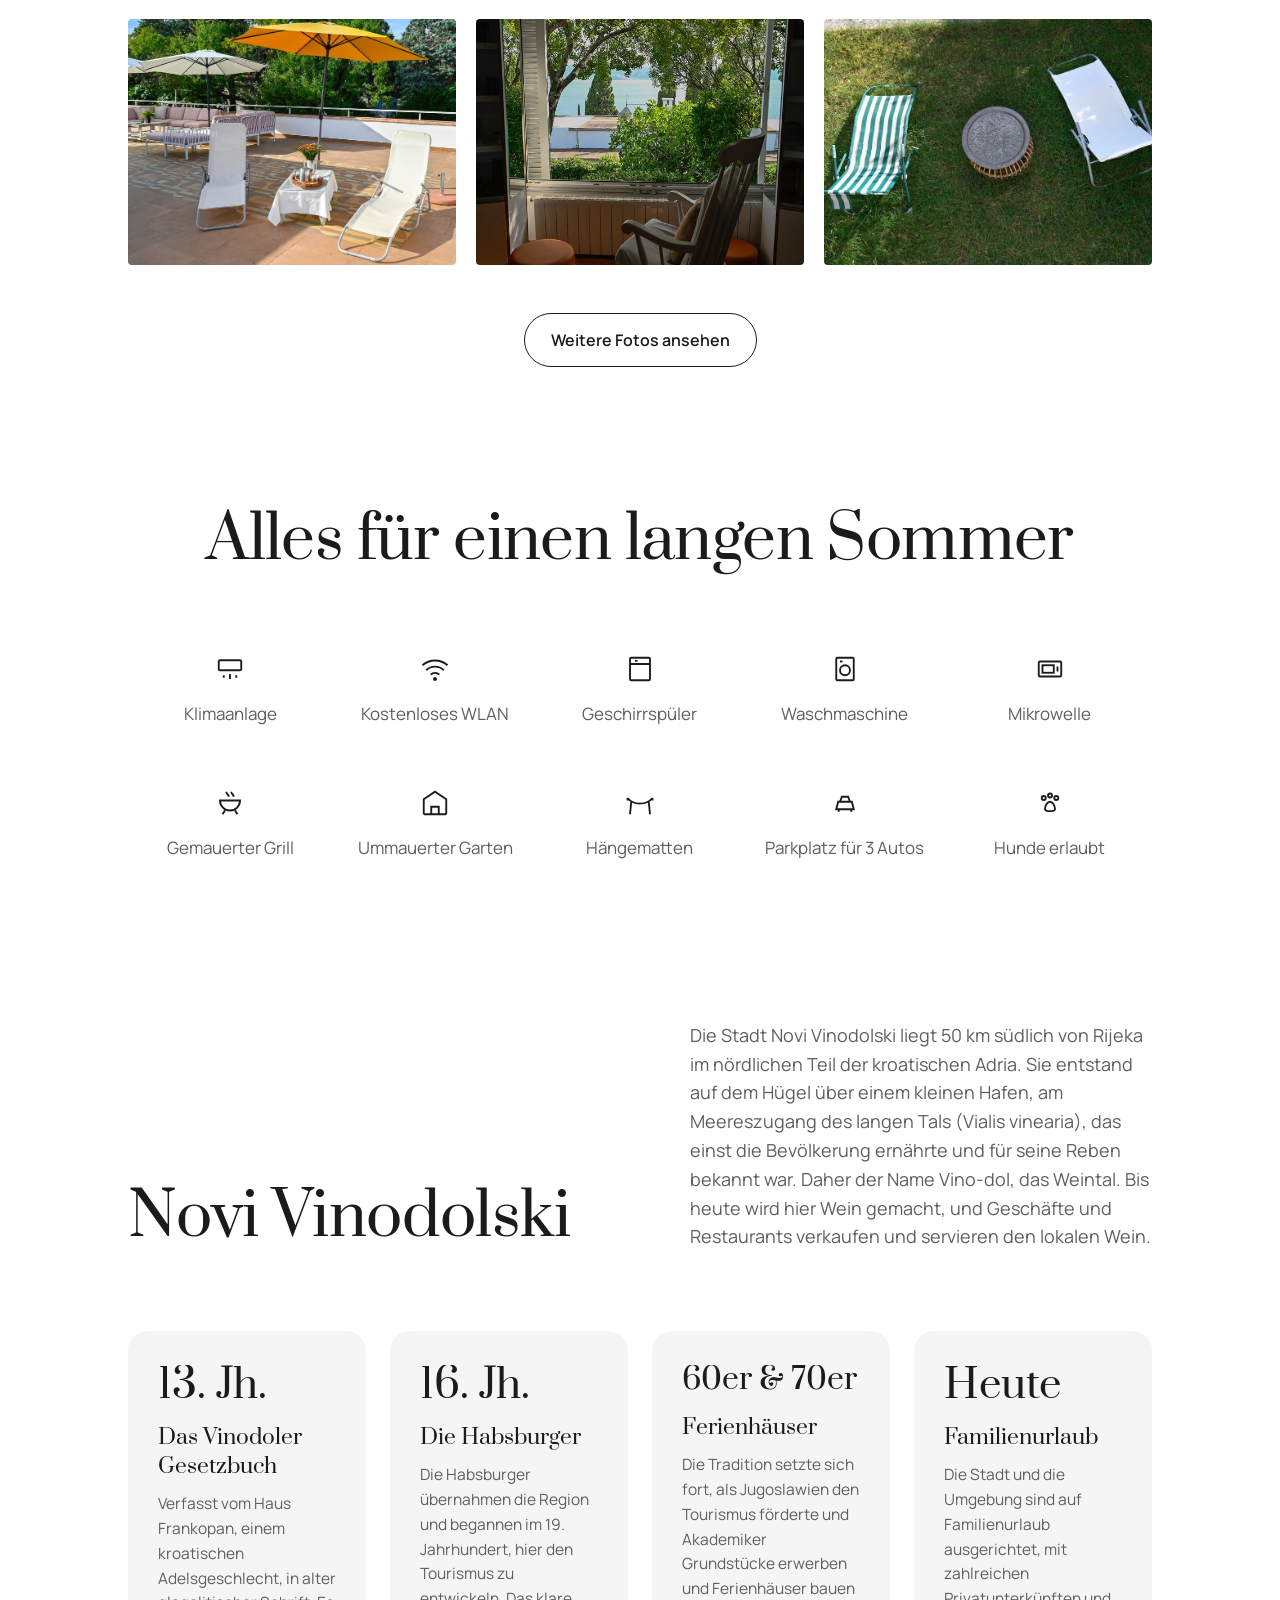
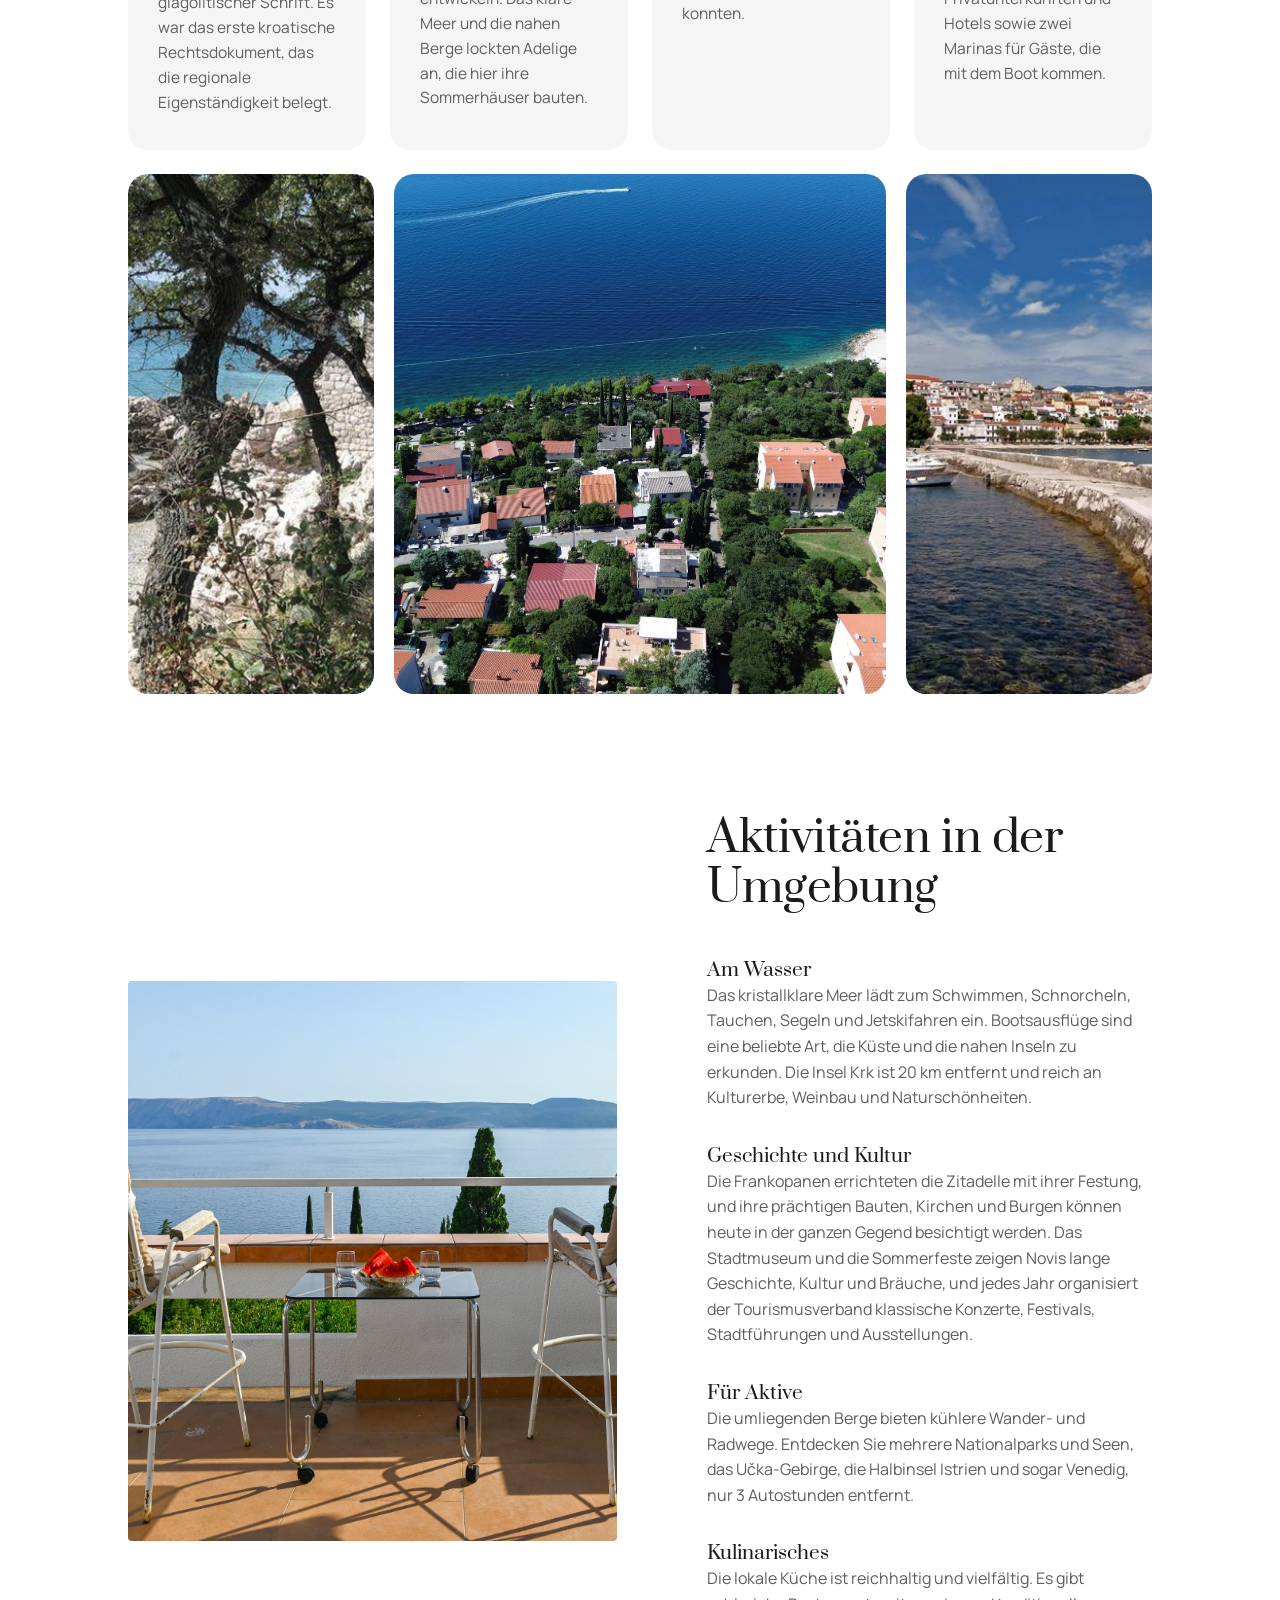
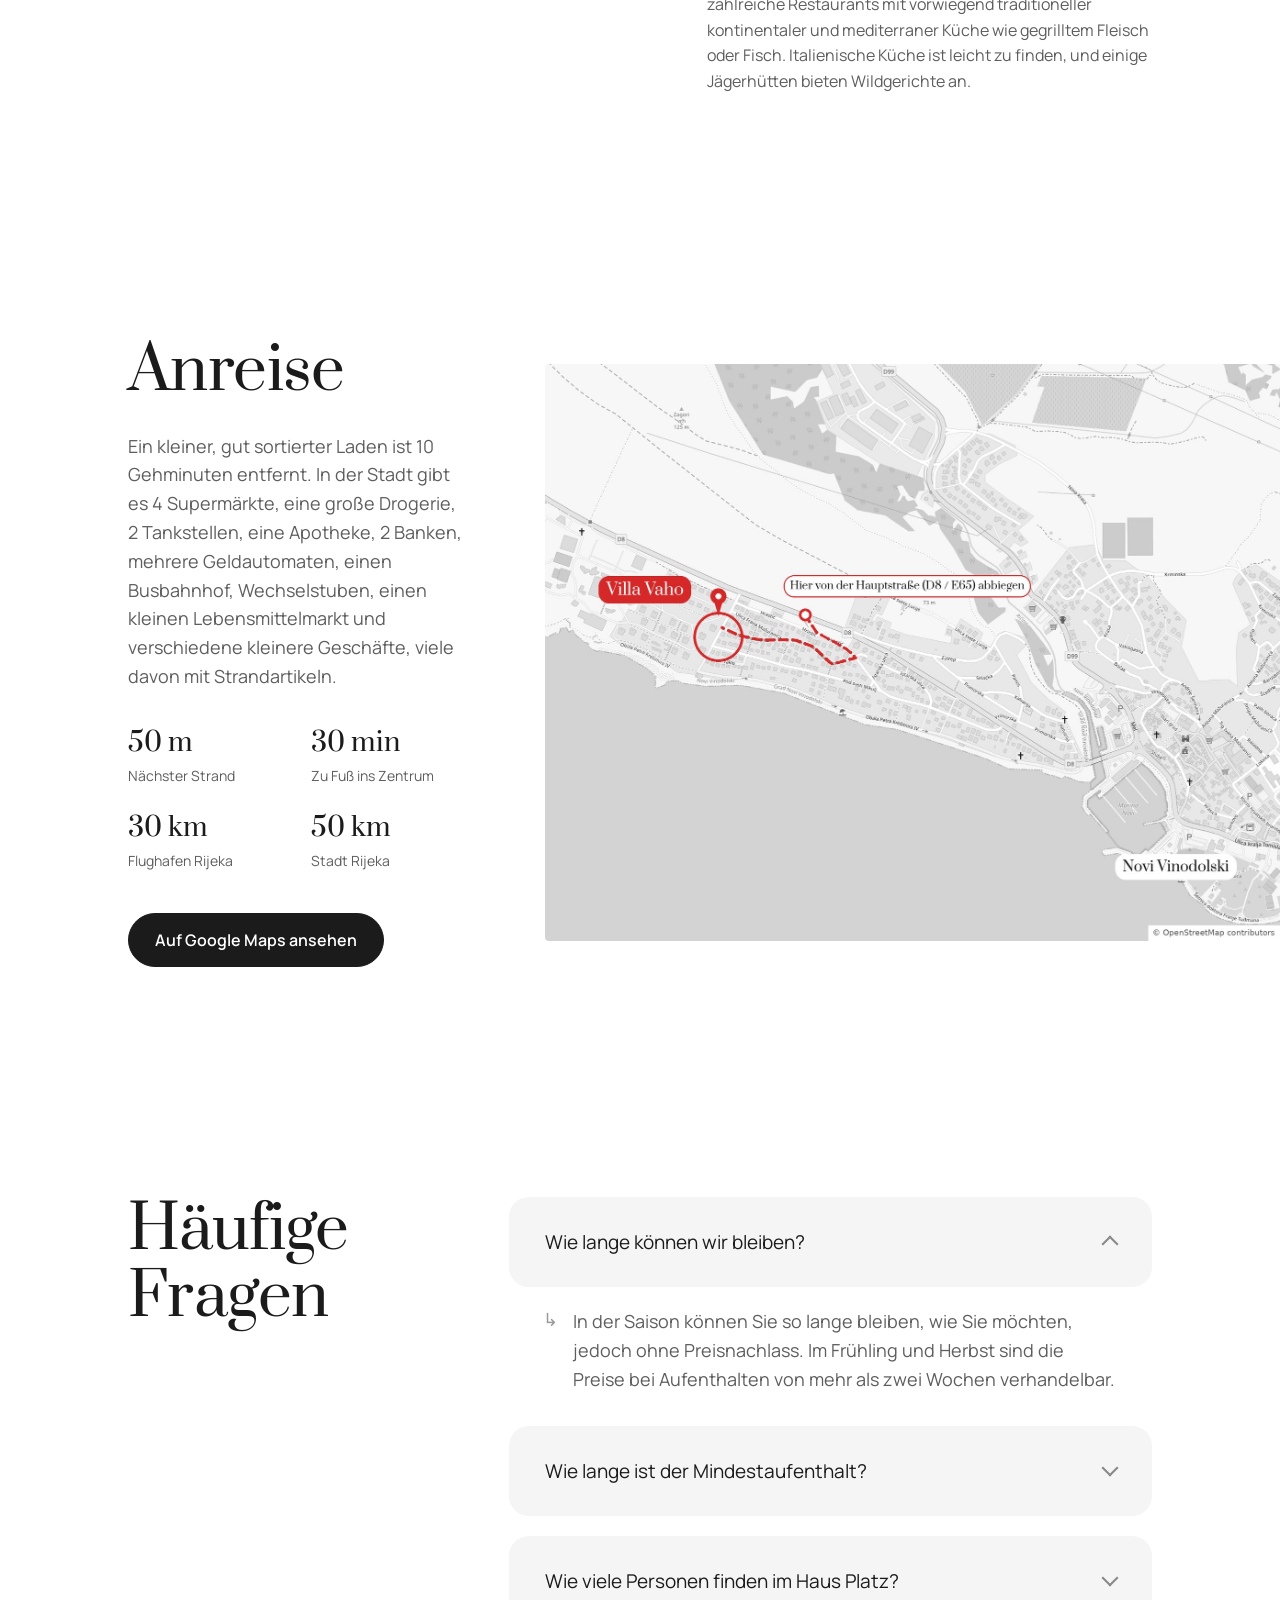
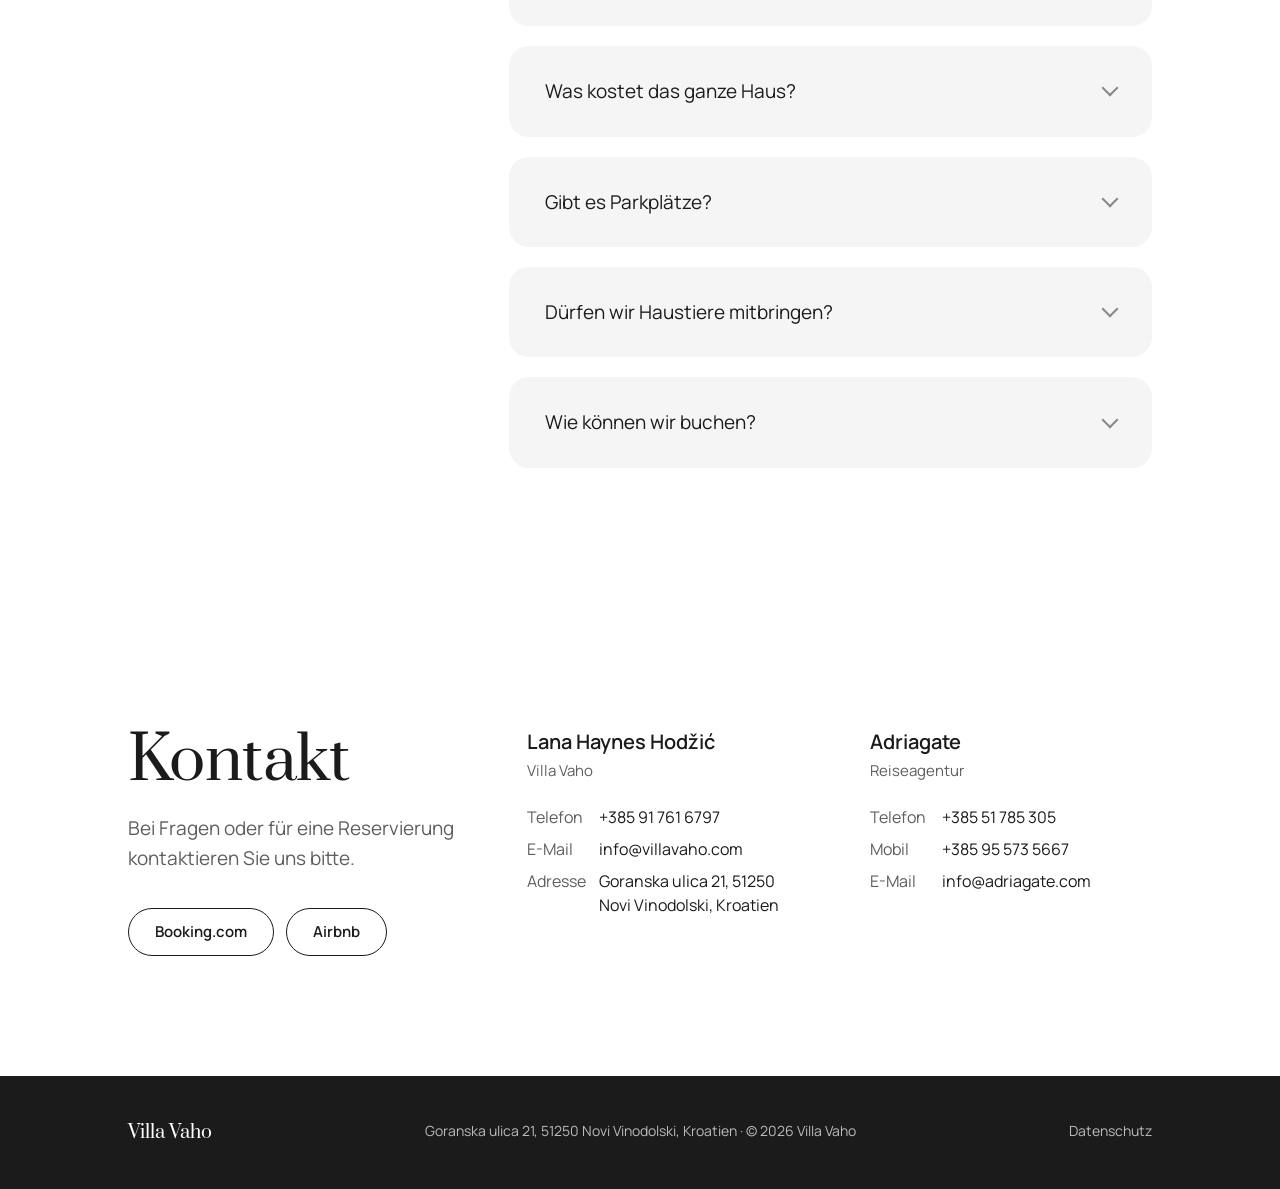
==== commit 49347f1b: "Keep year labels on one line in all languages Co-Authored-By: Claude Opus 5.5 <noreply@anthropic.com" ====
--- a/de.html
+++ b/de.html
@@ -118,9 +118,9 @@
 .story{background:#fff;padding-top:40px}
 .story .top{display:grid;grid-template-columns:1fr 1fr;gap:100px;align-items:end;margin-bottom:80px}
 .story .top p{color:var(--ink2);font-size:18px}
-.facts{display:grid;grid-template-columns:repeat(4,1fr);gap:24px}
+.facts{display:grid;grid-template-columns:repeat(4,minmax(0,1fr));gap:24px}
 .fact{background:var(--soft);border-radius:20px;padding:34px 30px 36px}
-.fact .yr{font:400 44px "Prata";color:var(--acc);line-height:1;margin-bottom:18px}
+.fact .yr{font:400 40px "Prata";color:var(--acc);line-height:1;margin-bottom:18px;white-space:nowrap;overflow:hidden}
 .fact h4{font:400 21px "Prata";margin-bottom:10px}
 .fact p{color:var(--ink2);font-size:15.5px}
 .todo{display:grid;grid-template-columns:1.1fr 1fr;gap:90px;align-items:center;margin-top:120px}
@@ -462,6 +462,9 @@
 document.addEventListener('keydown',e=>{
   if(lb.classList.contains('on')){if(e.key==='Escape')lb.classList.remove('on');if(e.key==='ArrowLeft')show(cur-1);if(e.key==='ArrowRight')show(cur+1);return}
   if(e.key==='Escape'){if(ag.classList.contains('on'))closeAll();closeMenu()}});
+/* keep year labels on one line, shrink only if needed */
+function fitYears(){document.querySelectorAll('.fact .yr').forEach(y=>{y.style.fontSize='';let s=parseFloat(getComputedStyle(y).fontSize);while(y.scrollWidth>y.clientWidth&&s>20){s-=1;y.style.fontSize=s+'px'}})}
+fitYears();addEventListener('resize',fitYears);if(document.fonts)document.fonts.ready.then(fitYears);
 /* mobile menu */
 const mnav=$('mnav'),mb=$('menuBtn');
 function closeMenu(){mnav.classList.remove('on');mb.setAttribute('aria-expanded','false');mnav.setAttribute('aria-hidden','true');if(!ag.classList.contains('on'))document.body.style.overflow=''}
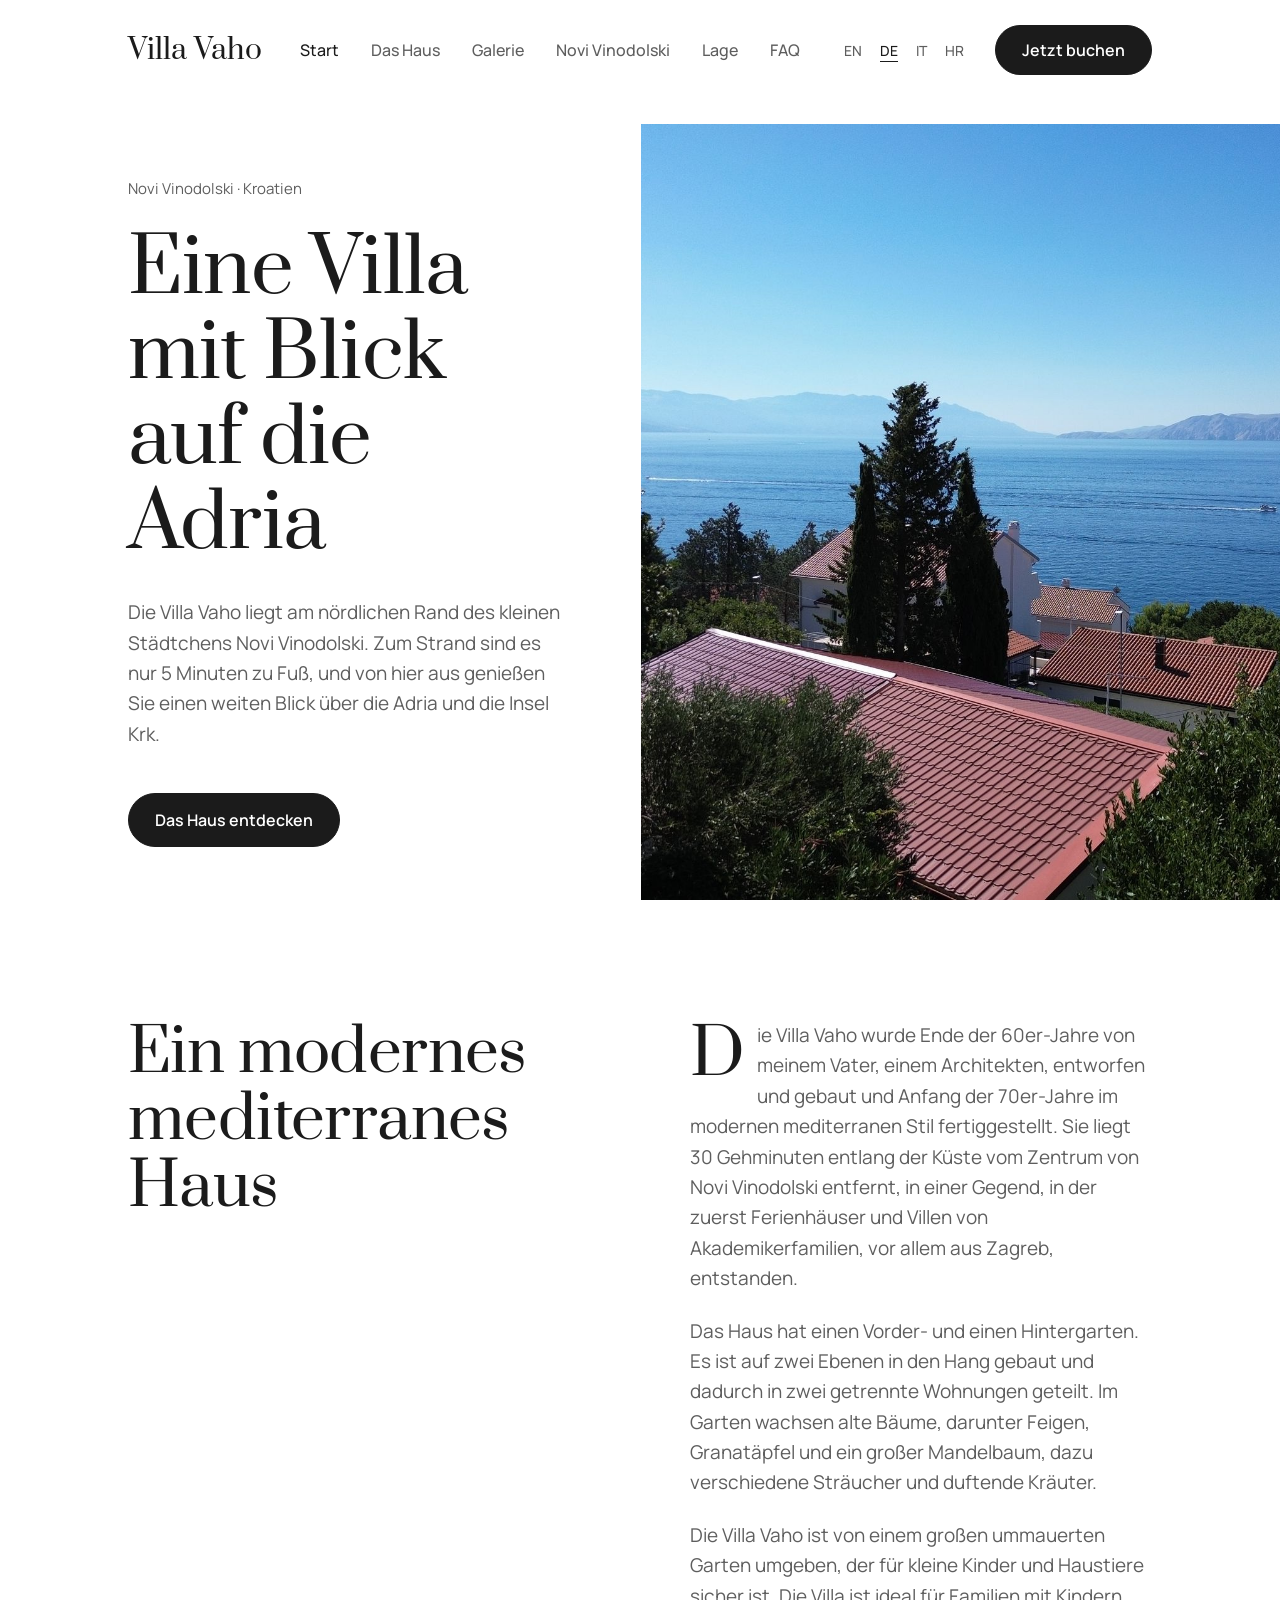
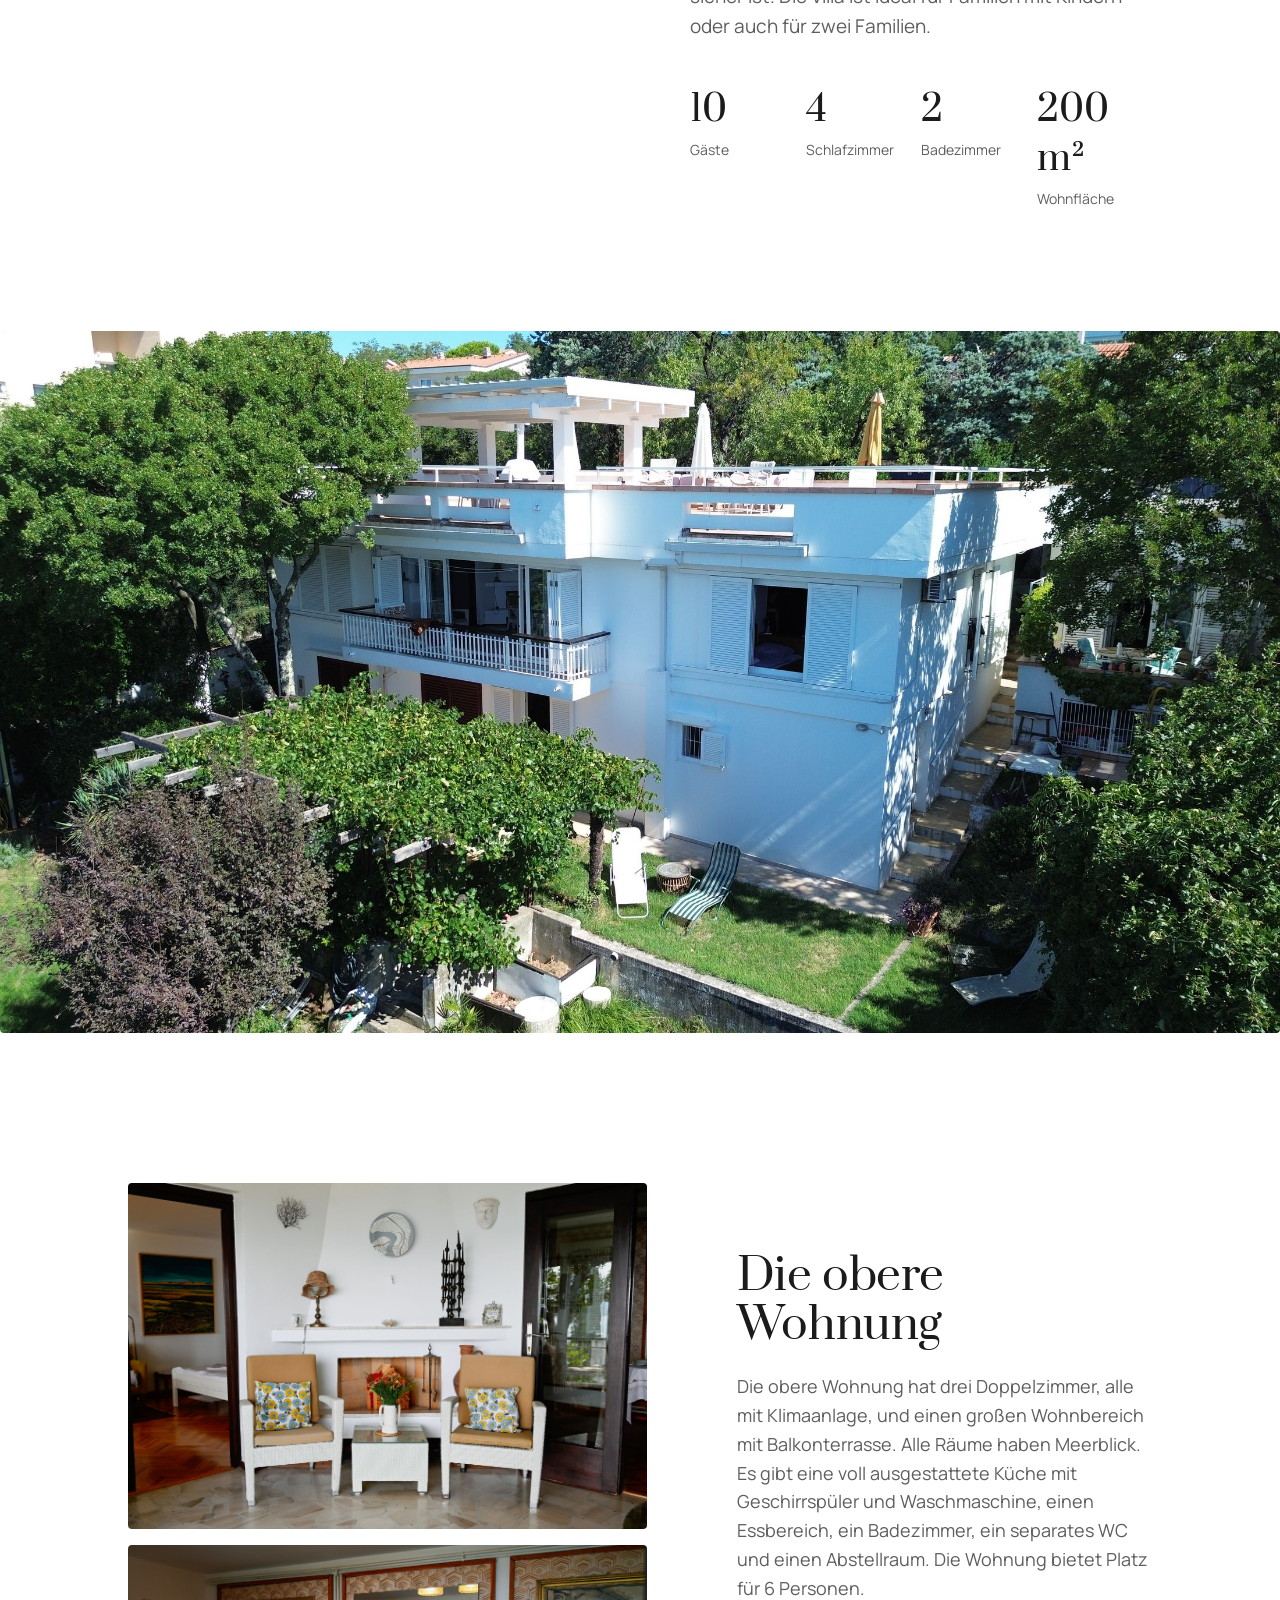
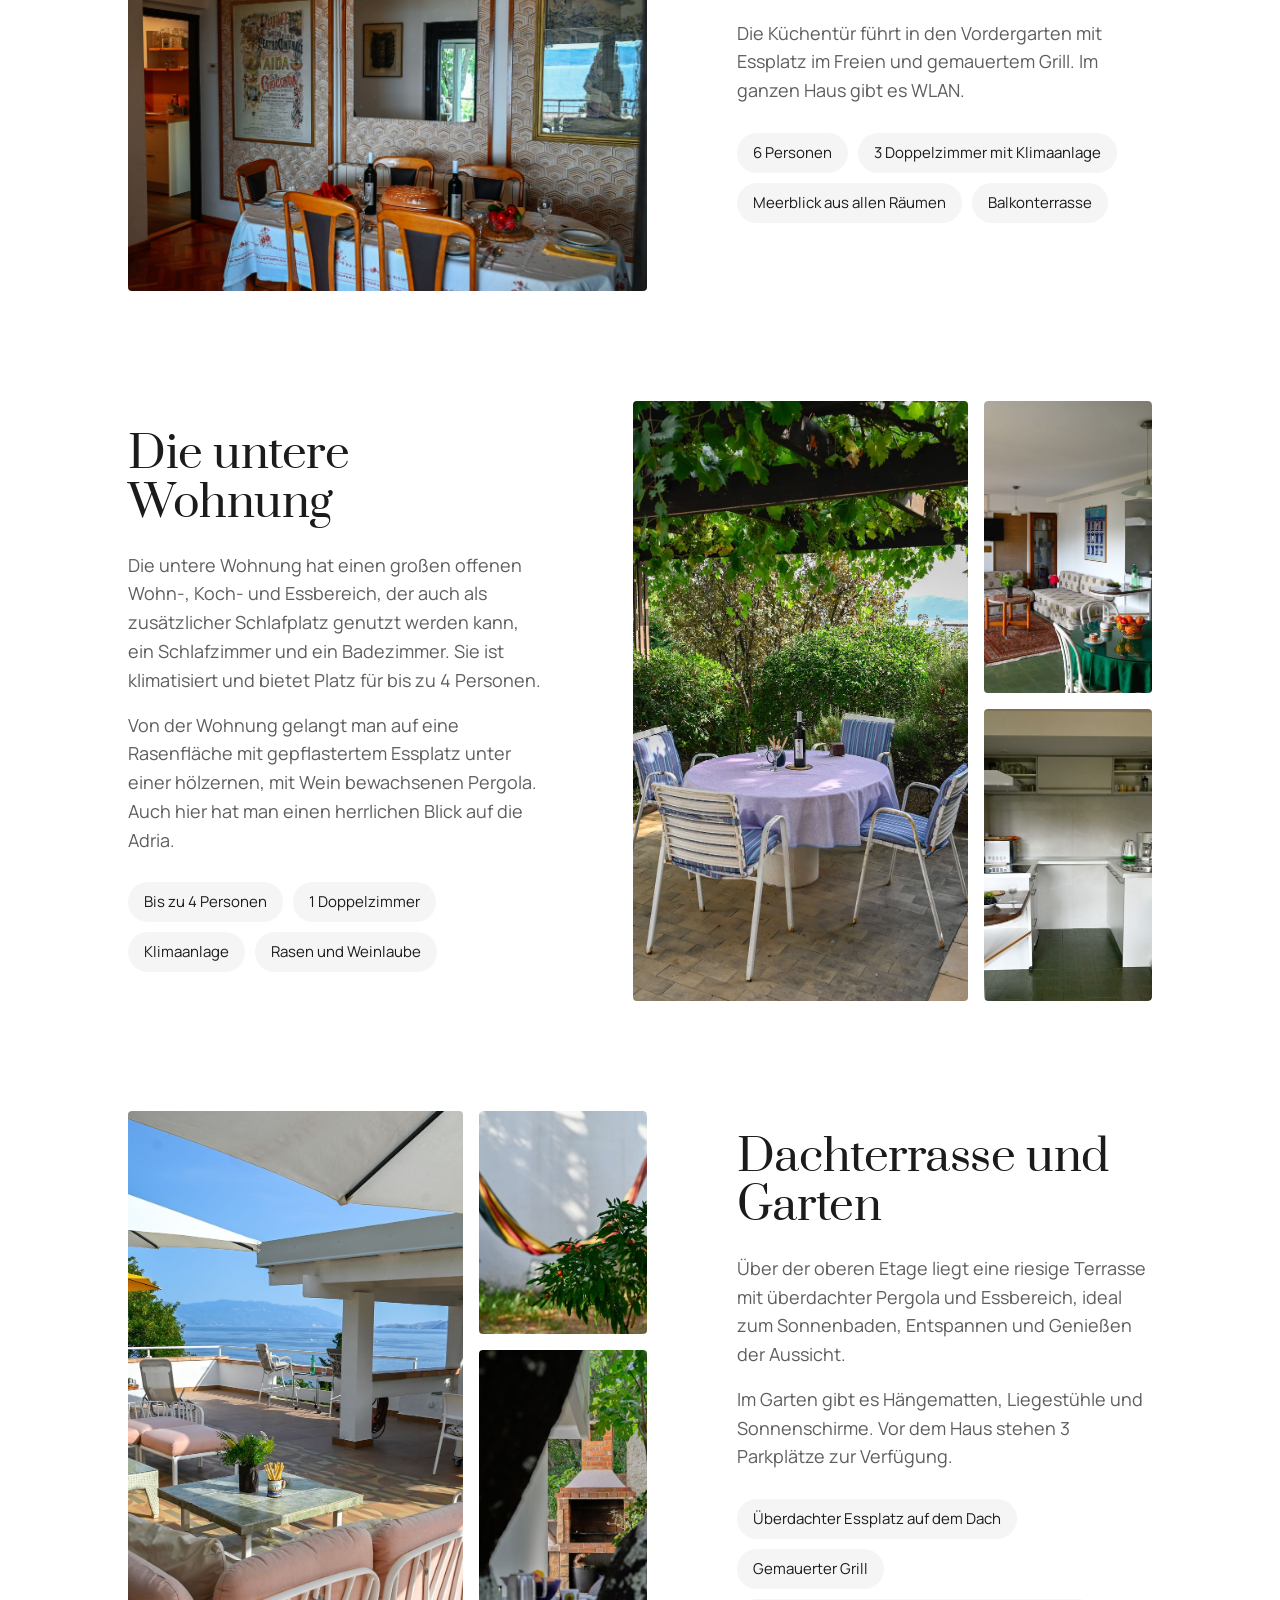
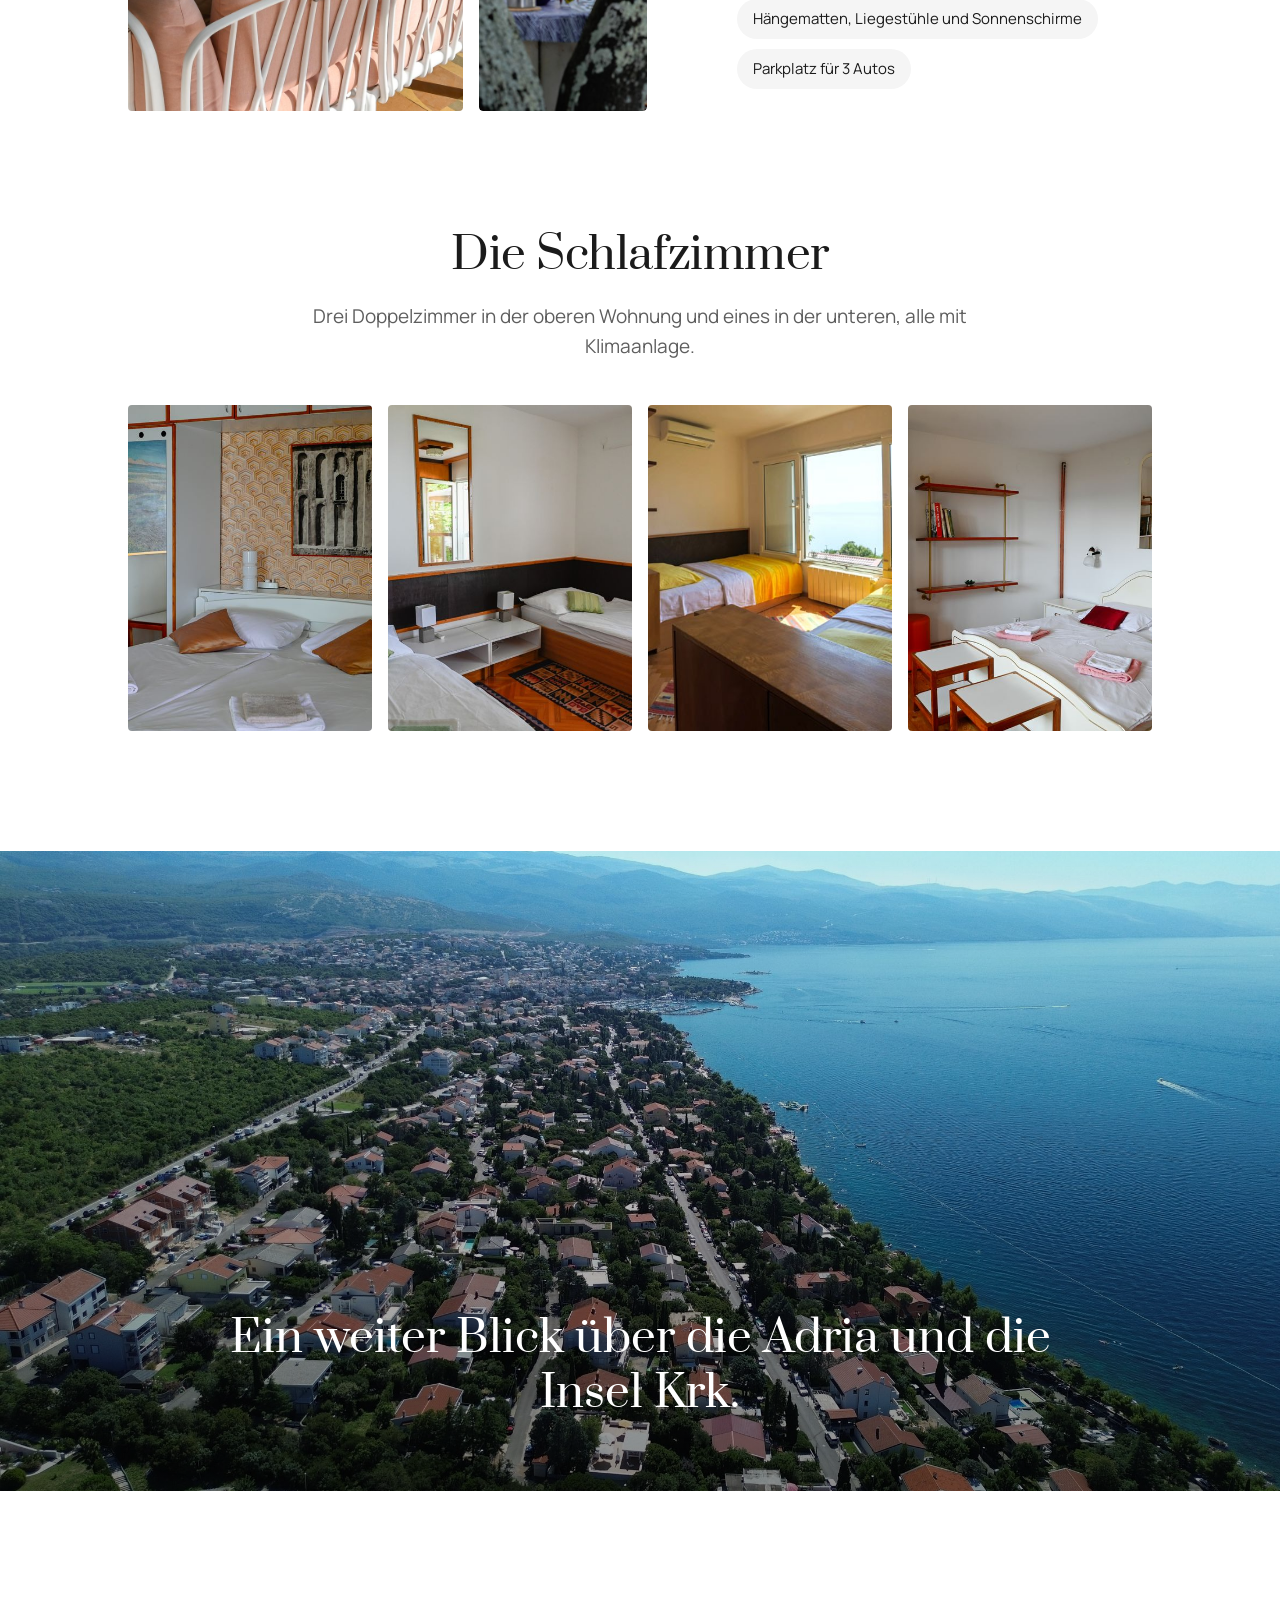
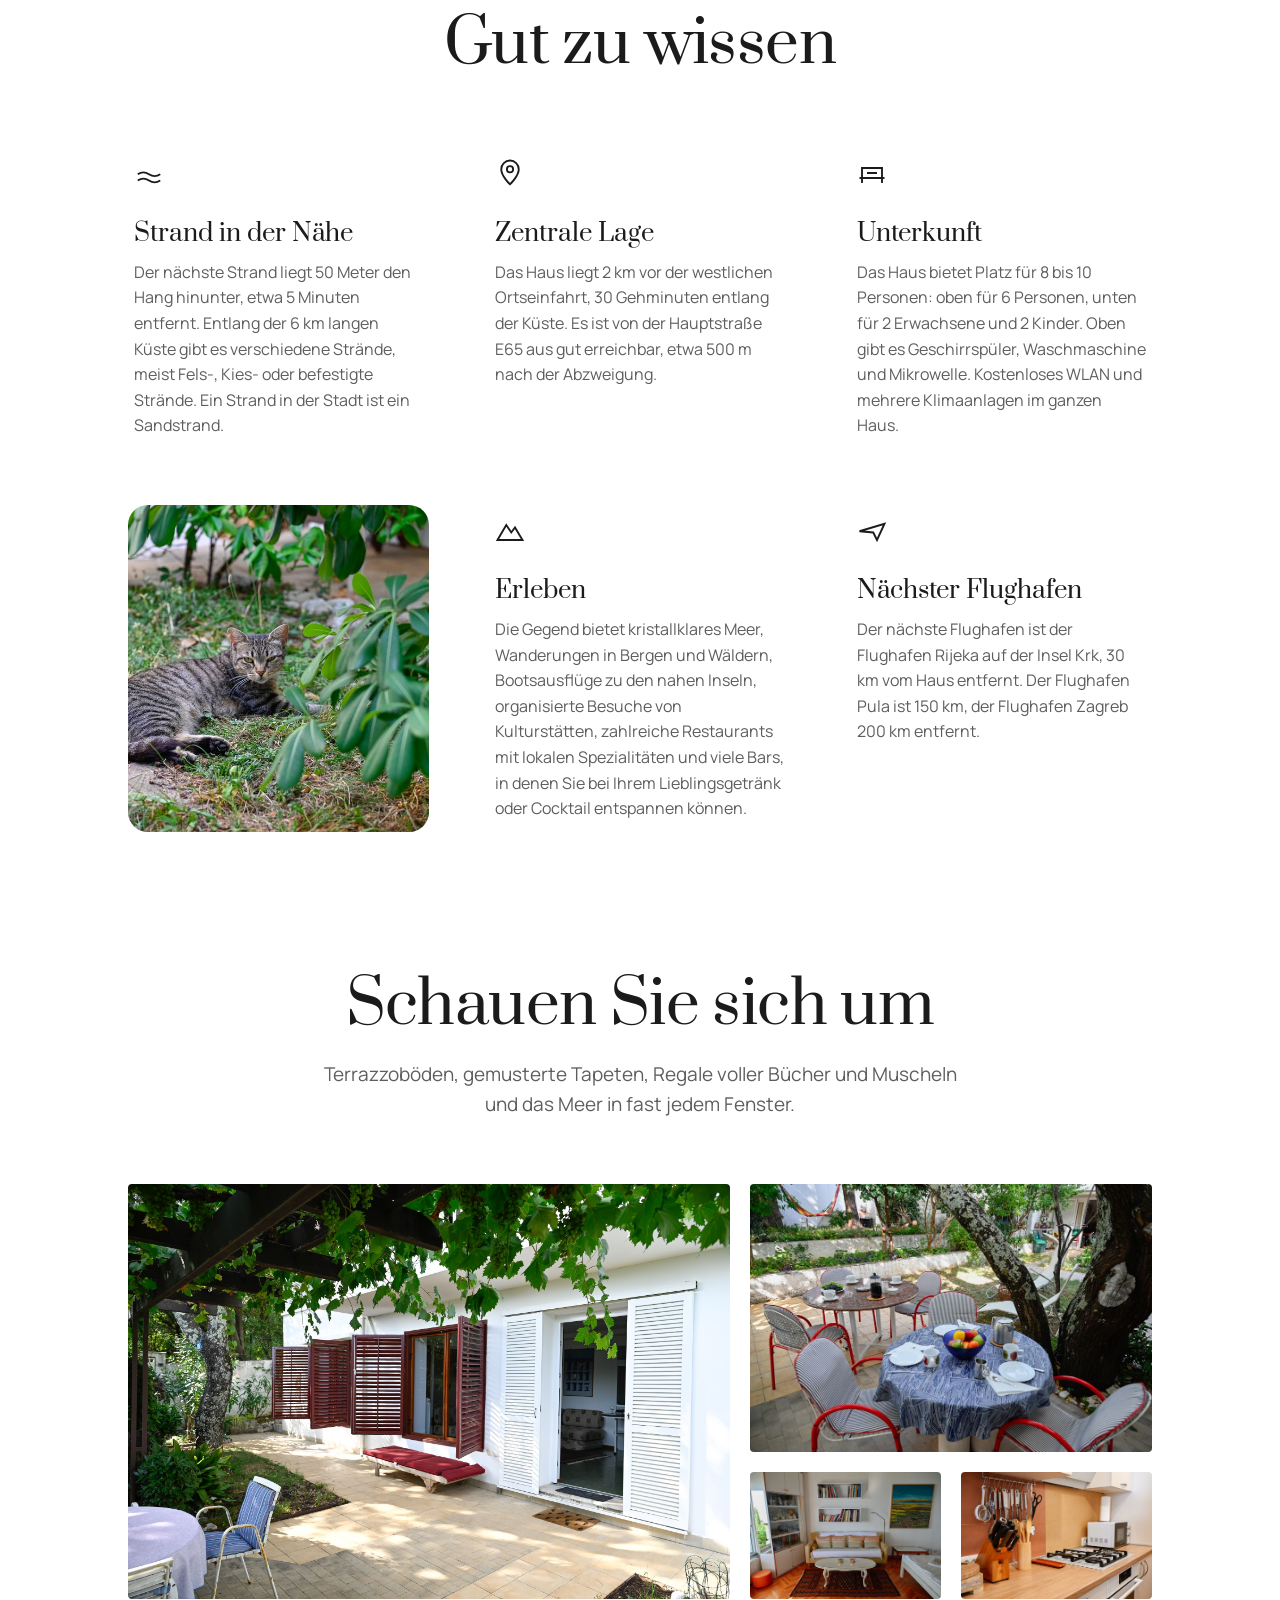
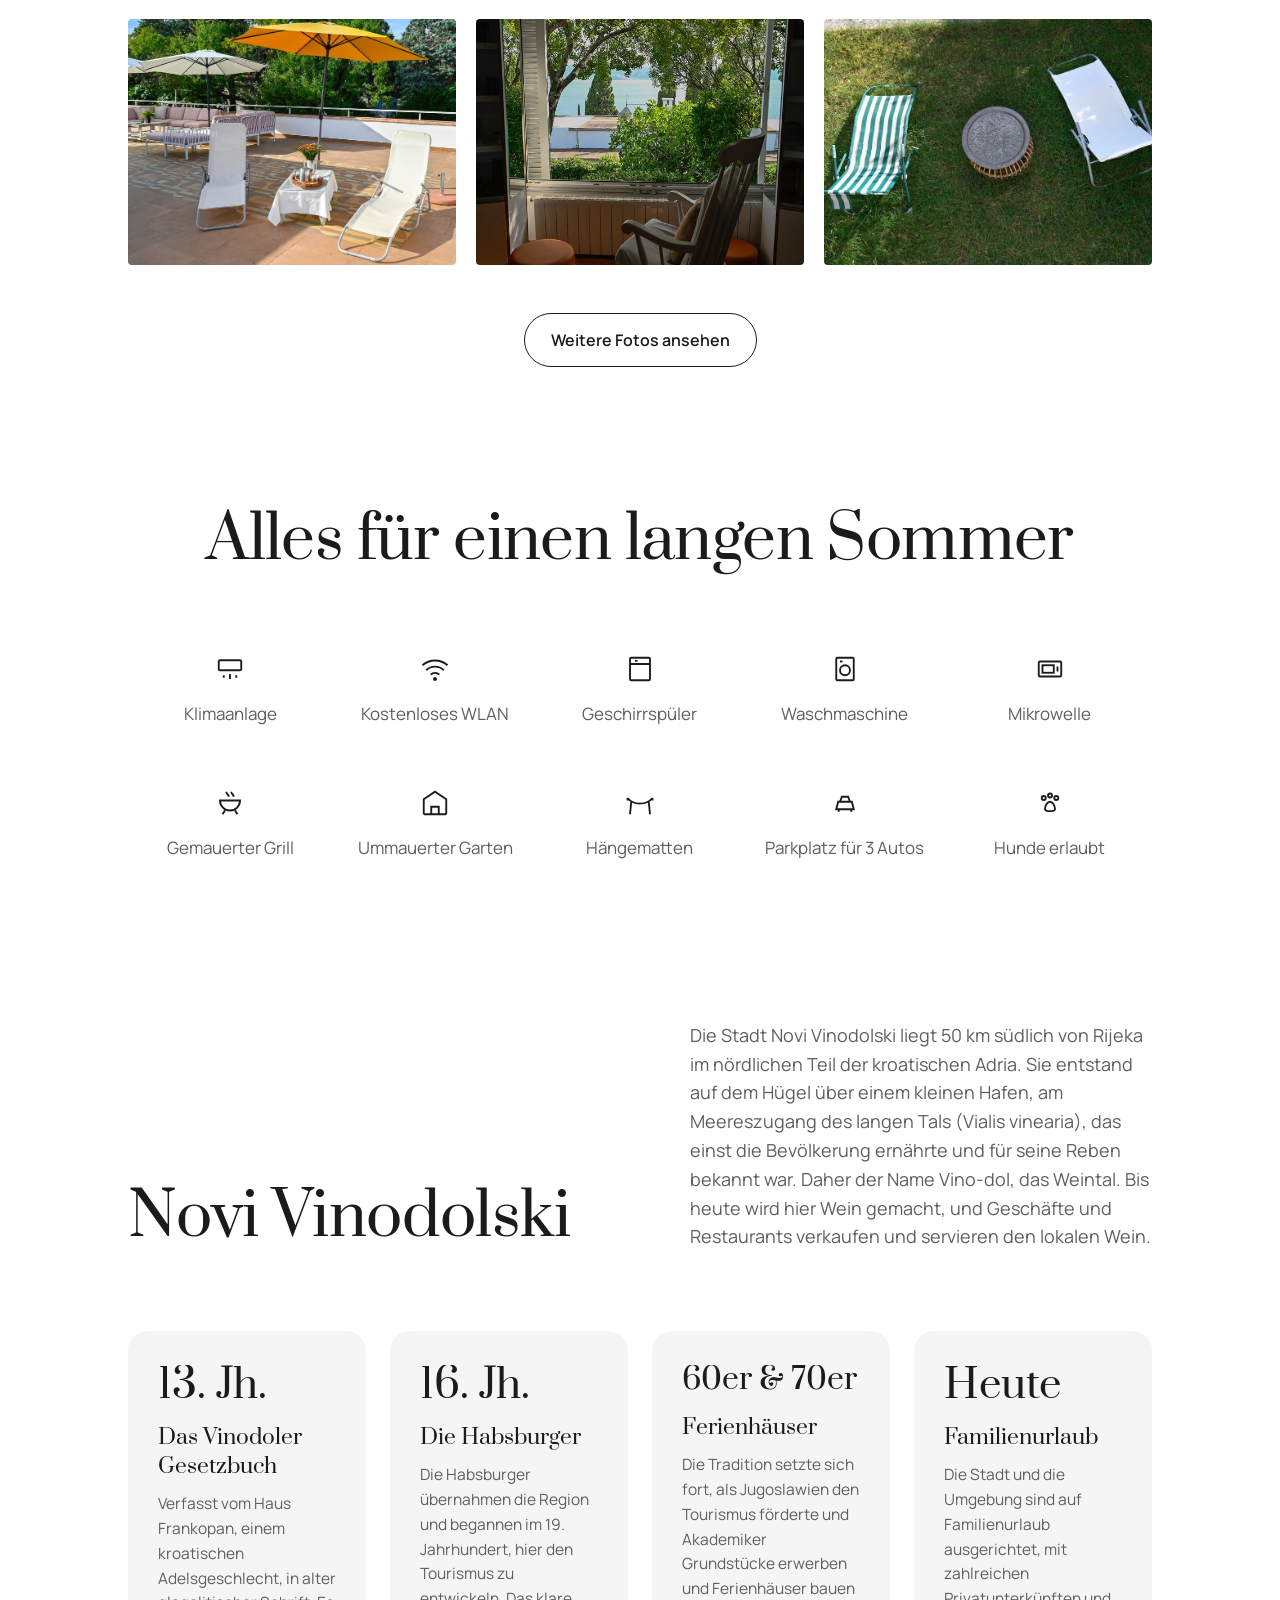
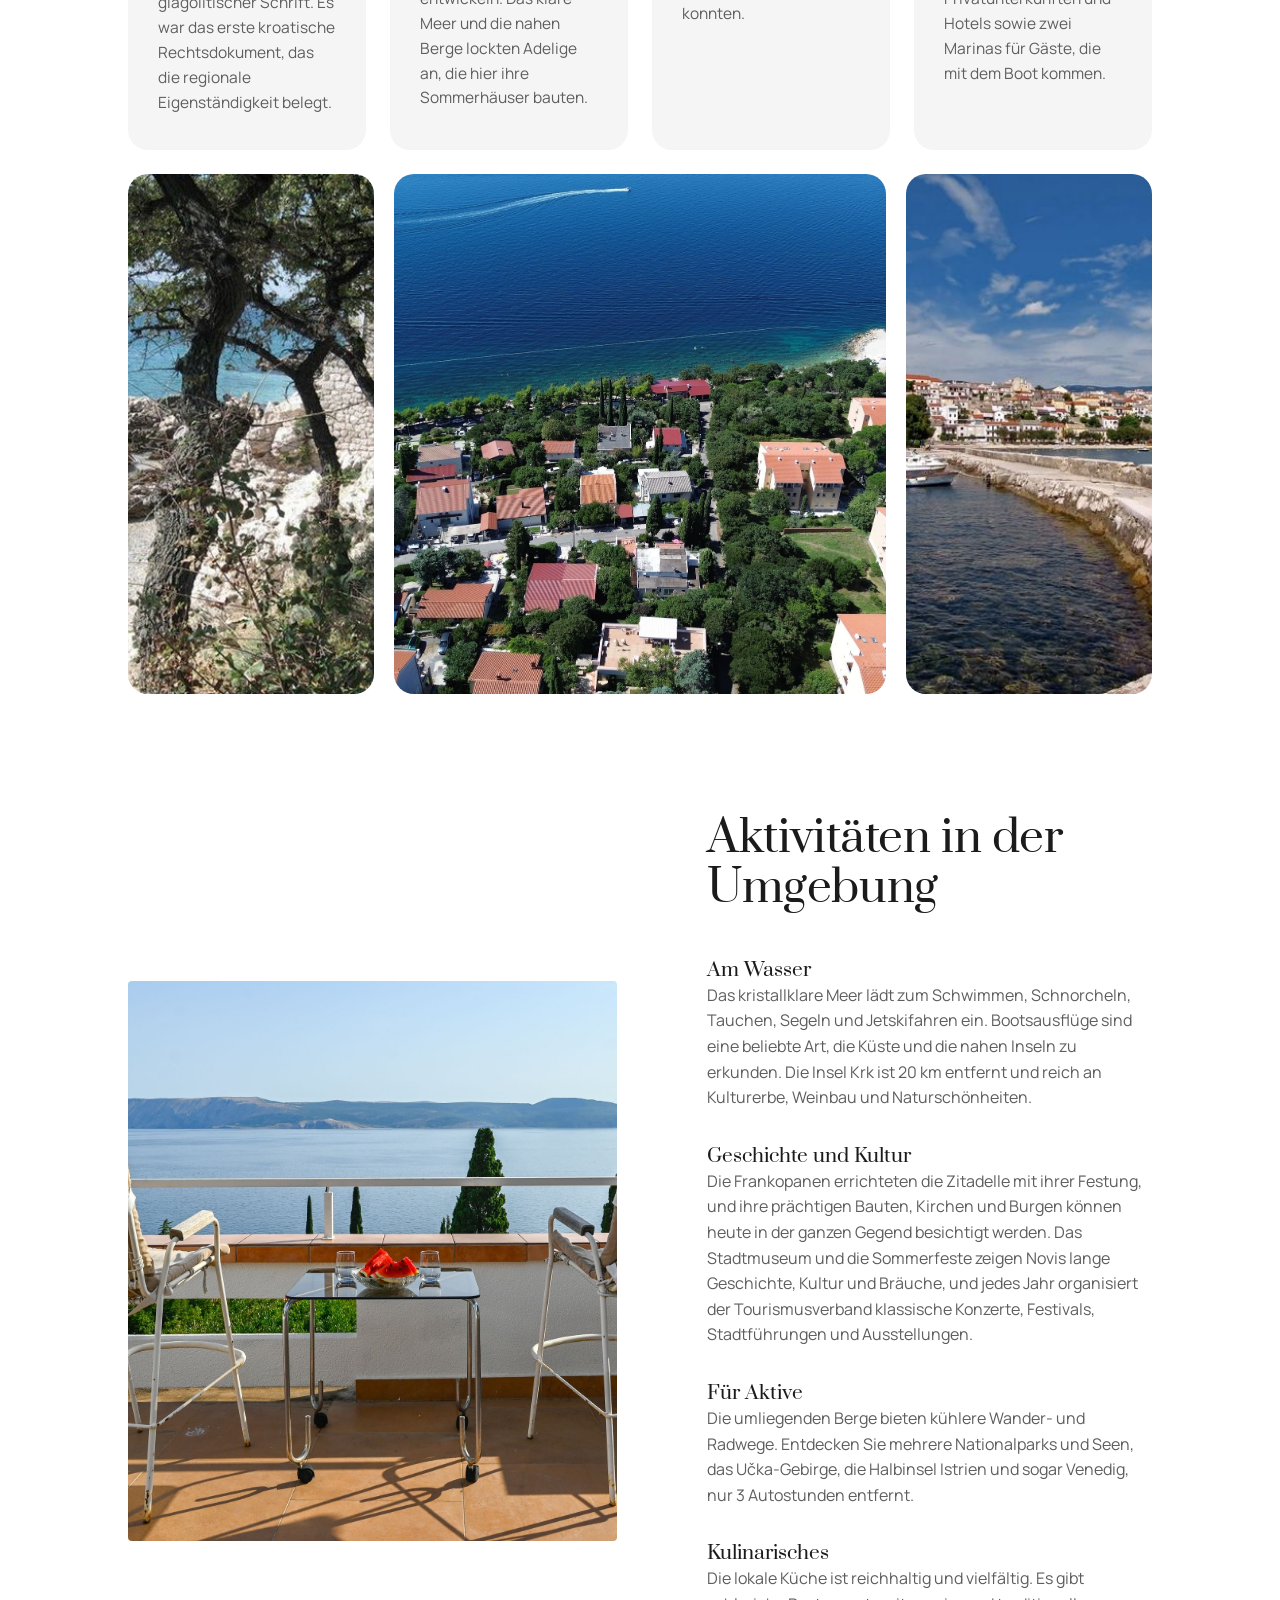
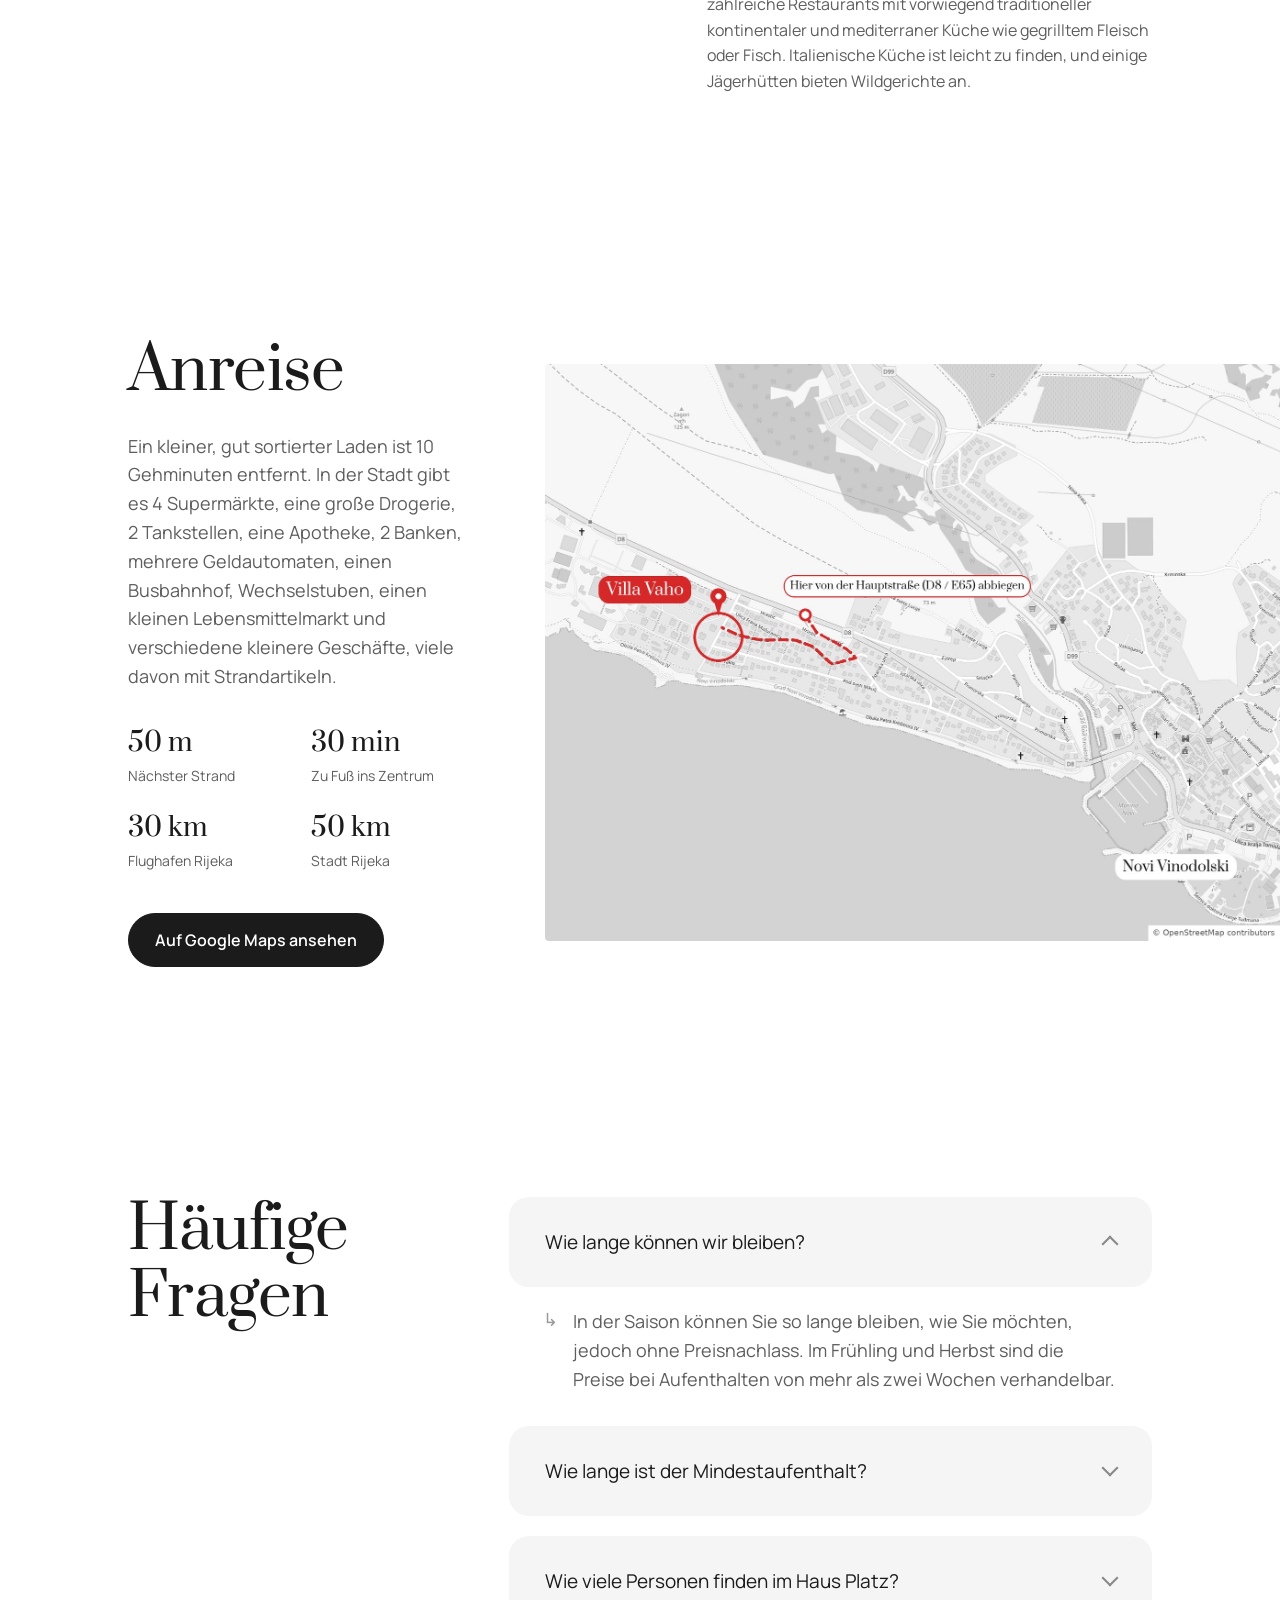
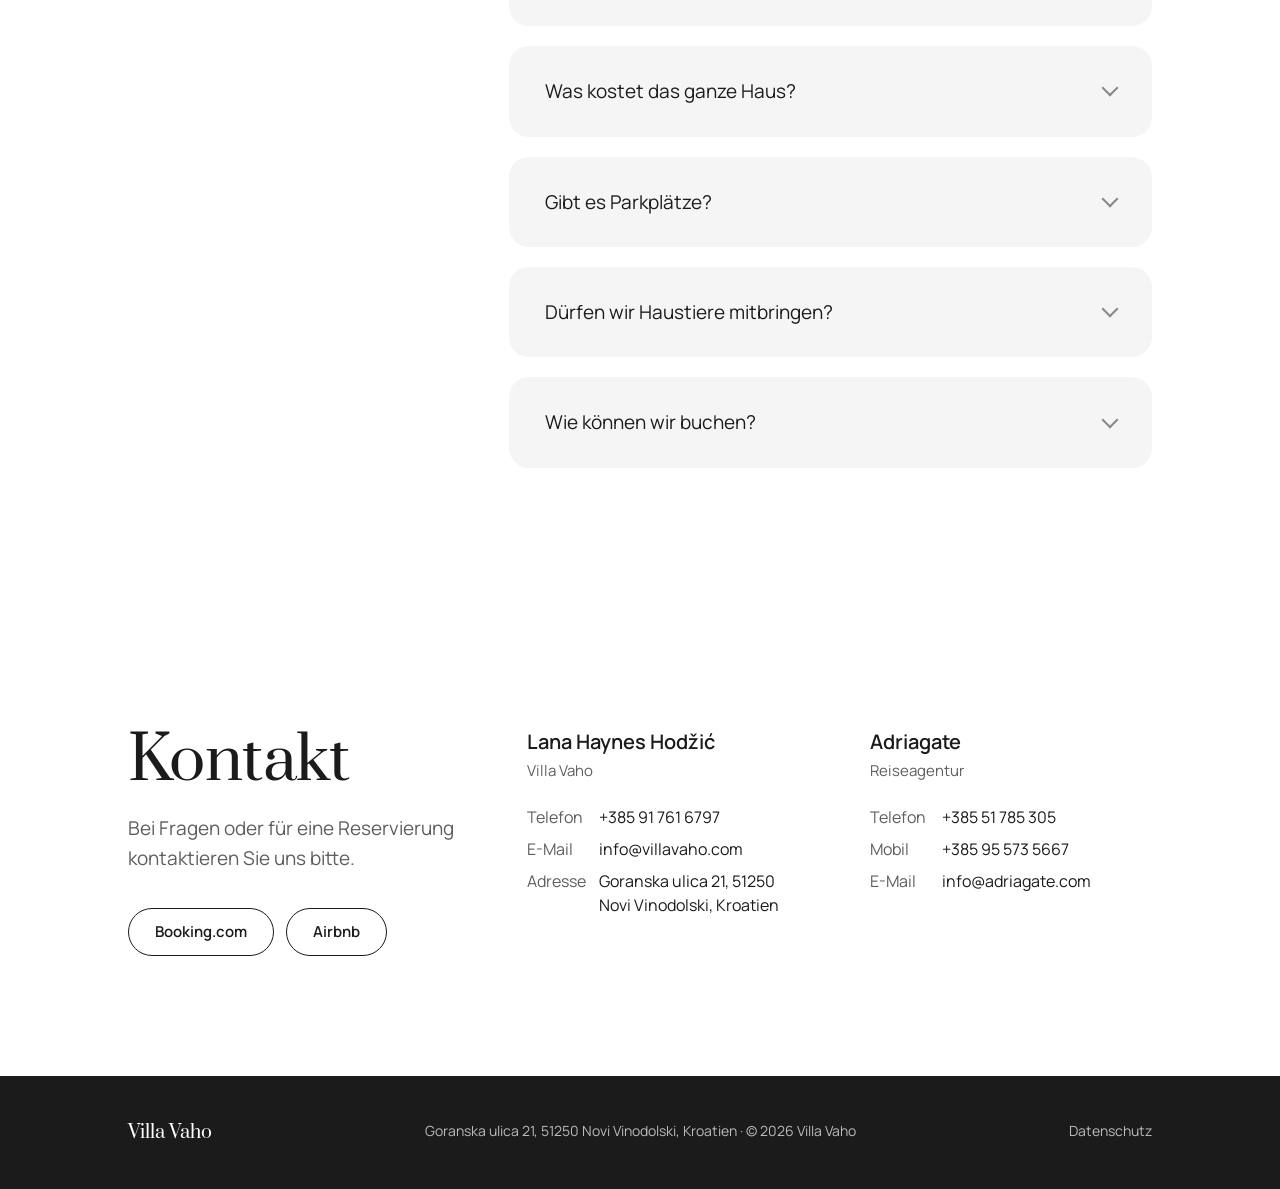
==== commit 90dafda8: "Retouched beach photo, more breathing room in the full gallery Co-Authored-By: Claude Opus 5.5 <nore" ====
--- a/de.html
+++ b/de.html
@@ -185,7 +185,7 @@
 .allg.on{display:block}
 .allg .head .logo{font-size:22px!important}
 .allg .head{position:sticky;top:0;background:#fff;display:flex;justify-content:space-between;align-items:center;padding:20px 40px;z-index:2}
-.allg h4{font:400 30px "Prata";margin:44px 40px 20px}
+.allg h4{font:400 30px "Prata";margin:64px 40px 30px}
 .allg .g{display:flex;flex-wrap:wrap;gap:8px;padding:0 40px}
 .allg .g img{display:block;flex:none;object-fit:cover;cursor:zoom-in;border-radius:3px}
 /* responsive */
@@ -215,7 +215,7 @@
  summary{padding:20px 22px;font-size:16.5px}details{border-radius:16px;margin-bottom:12px}details p{padding:14px 20px 6px 50px;font-size:16px}details p:before{left:22px;top:12px}
  .contact .wrap{grid-template-columns:1fr;gap:40px}
  .lb .stage{padding:0 10px 20px}.lb .nav{display:none}
- .allg .g{padding:0 14px;gap:6px}.allg h4{margin:30px 14px 14px;font-size:24px}.allg .head .logo{font-size:22px!important}
+ .allg .g{padding:0 14px;gap:6px}.allg h4{margin:44px 14px 20px;font-size:24px}.allg .head .logo{font-size:22px!important}
 .allg .head{padding:14px}
 }
 
@@ -373,7 +373,7 @@
     <div class="fact"><div class="yr">Heute</div><h4>Familienurlaub</h4><p>Die Stadt und die Umgebung sind auf Familienurlaub ausgerichtet, mit zahlreichen Privatunterkünften und Hotels sowie zwei Marinas für Gäste, die mit dem Boot kommen.</p></div>
   </div>
   <div class="strip">
-    <div class="t" data-i="beach"><img src="img/th/beach.jpg" alt="Felsstrand und klares Wasser bei Novi Vinodolski"></div>
+    <div class="t" data-i="beach2"><img src="img/th/beach2.jpg" alt="Felsstrand und klares Wasser bei Novi Vinodolski"></div>
     <div class="t" data-i="126"><img src="img/full/126.jpg" alt="Die Küste von Novi Vinodolski von oben"></div>
     <div class="t" data-i="town"><img src="img/th/town.jpg" alt="Hafen und Altstadt von Novi Vinodolski"></div>
   </div>
@@ -435,7 +435,7 @@
 <div class="lb" id="lb"><div class="bar"><span id="lbc"></span><button class="x" id="lbx" aria-label="Schließen">✕</button></div><div class="stage"><button class="nav prev" id="lbp" aria-label="Zurück">←</button><img id="lbi" alt=""><button class="nav next" id="lbn" aria-label="Weiter">→</button></div></div>
 
 <script>
-const groups=[["Obere Wohnung",["23","28","26","19","31","18","12","16","3","33","35","2","6","8","50","51","11","39"]],["Schlafzimmer",["37","twin","oldtwin","43","45","38","77","78"]],["Untere Wohnung",["70","71","74","91","93","83","81","86","95","97","101","100"]],["Garten",["57","56","62","63","67","49","58","59","65","68"]],["Dachterrasse",["105","106","107","109","115","117","119","103","112","143"]],["Von oben",["136","140","120","132","130","121","137","129","124","126","138"]],["Parkplatz, Strand und Stadt",["oldparking","beach","town","villaroute2-de"]]];
+const groups=[["Obere Wohnung",["23","28","26","19","31","18","12","16","3","33","35","2","6","8","50","51","11","39"]],["Schlafzimmer",["37","twin","oldtwin","43","45","38","77","78"]],["Untere Wohnung",["70","71","74","91","93","83","81","86","95","97","101","100"]],["Garten",["57","56","62","63","67","49","58","59","65","68"]],["Dachterrasse",["105","106","107","109","115","117","119","103","112","143"]],["Von oben",["136","140","120","132","130","121","137","129","124","126","138"]],["Parkplatz, Strand und Stadt",["oldparking","beach2","town","villaroute2-de"]]];
 const all=groups.flatMap(g=>g[1]);let cur=0;
 const $=id=>document.getElementById(id);
 const lb=$('lb'),lbi=$('lbi'),lbc=$('lbc');
@@ -445,7 +445,7 @@
 $('lbx').onclick=()=>lb.classList.remove('on');
 $('lbp').onclick=()=>show(cur-1);$('lbn').onclick=()=>show(cur+1);
 const ag=$('allg'),agi=$('allgIn');
-const AR={"oldparking":1.554,"23":1.498,"28":1.498,"26":1.498,"19":1.498,"31":1.498,"18":1.498,"12":1.498,"16":0.668,"3":1.498,"33":1.498,"35":0.668,"2":0.668,"6":0.668,"8":1.498,"50":0.668,"51":0.668,"11":0.668,"39":0.668,"37":1.498,"twin":1.498,"oldtwin":1.493,"43":0.668,"45":0.668,"38":1.498,"77":1.498,"78":1.498,"70":1.498,"71":1.498,"74":1.498,"91":1.498,"93":1.498,"83":1.498,"81":1.498,"86":0.668,"95":0.668,"97":1.498,"101":1.498,"100":0.668,"57":1.498,"56":1.498,"62":1.498,"63":1.498,"67":1.498,"49":1.498,"58":1.498,"59":1.498,"65":0.668,"68":1.498,"105":1.498,"106":1.498,"107":1.498,"109":1.498,"115":1.498,"117":1.498,"119":1.498,"103":1.498,"112":1.498,"143":1.779,"136":1.779,"140":1.779,"120":1.779,"132":1.779,"130":1.779,"121":1.779,"137":1.779,"129":1.779,"124":0.562,"126":0.562,"138":0.562,"beach":1.782,"town":1.782,"villaroute2-de":1.273};
+const AR={"oldparking":1.554,"23":1.498,"28":1.498,"26":1.498,"19":1.498,"31":1.498,"18":1.498,"12":1.498,"16":0.668,"3":1.498,"33":1.498,"35":0.668,"2":0.668,"6":0.668,"8":1.498,"50":0.668,"51":0.668,"11":0.668,"39":0.668,"37":1.498,"twin":1.498,"oldtwin":1.493,"43":0.668,"45":0.668,"38":1.498,"77":1.498,"78":1.498,"70":1.498,"71":1.498,"74":1.498,"91":1.498,"93":1.498,"83":1.498,"81":1.498,"86":0.668,"95":0.668,"97":1.498,"101":1.498,"100":0.668,"57":1.498,"56":1.498,"62":1.498,"63":1.498,"67":1.498,"49":1.498,"58":1.498,"59":1.498,"65":0.668,"68":1.498,"105":1.498,"106":1.498,"107":1.498,"109":1.498,"115":1.498,"117":1.498,"119":1.498,"103":1.498,"112":1.498,"143":1.779,"136":1.779,"140":1.779,"120":1.779,"132":1.779,"130":1.779,"121":1.779,"137":1.779,"129":1.779,"124":0.562,"126":0.562,"138":0.562,"beach2":1.782,"town":1.782,"villaroute2-de":1.273};
 agi.innerHTML=groups.map(g=>'<h4>'+g[0]+'</h4><div class="g">'+g[1].map(n=>'<img loading="lazy" src="img/th/'+n+'.jpg" data-n="'+n+'" alt="" tabindex="0">').join('')+'</div>').join('')+'<div style="height:60px"></div>';
 function justify(){agi.querySelectorAll('.g').forEach(box=>{
   const cs=getComputedStyle(box),W=box.clientWidth-parseFloat(cs.paddingLeft)-parseFloat(cs.paddingRight)-1,gap=parseFloat(cs.columnGap)||8,H=W<700?170:260;
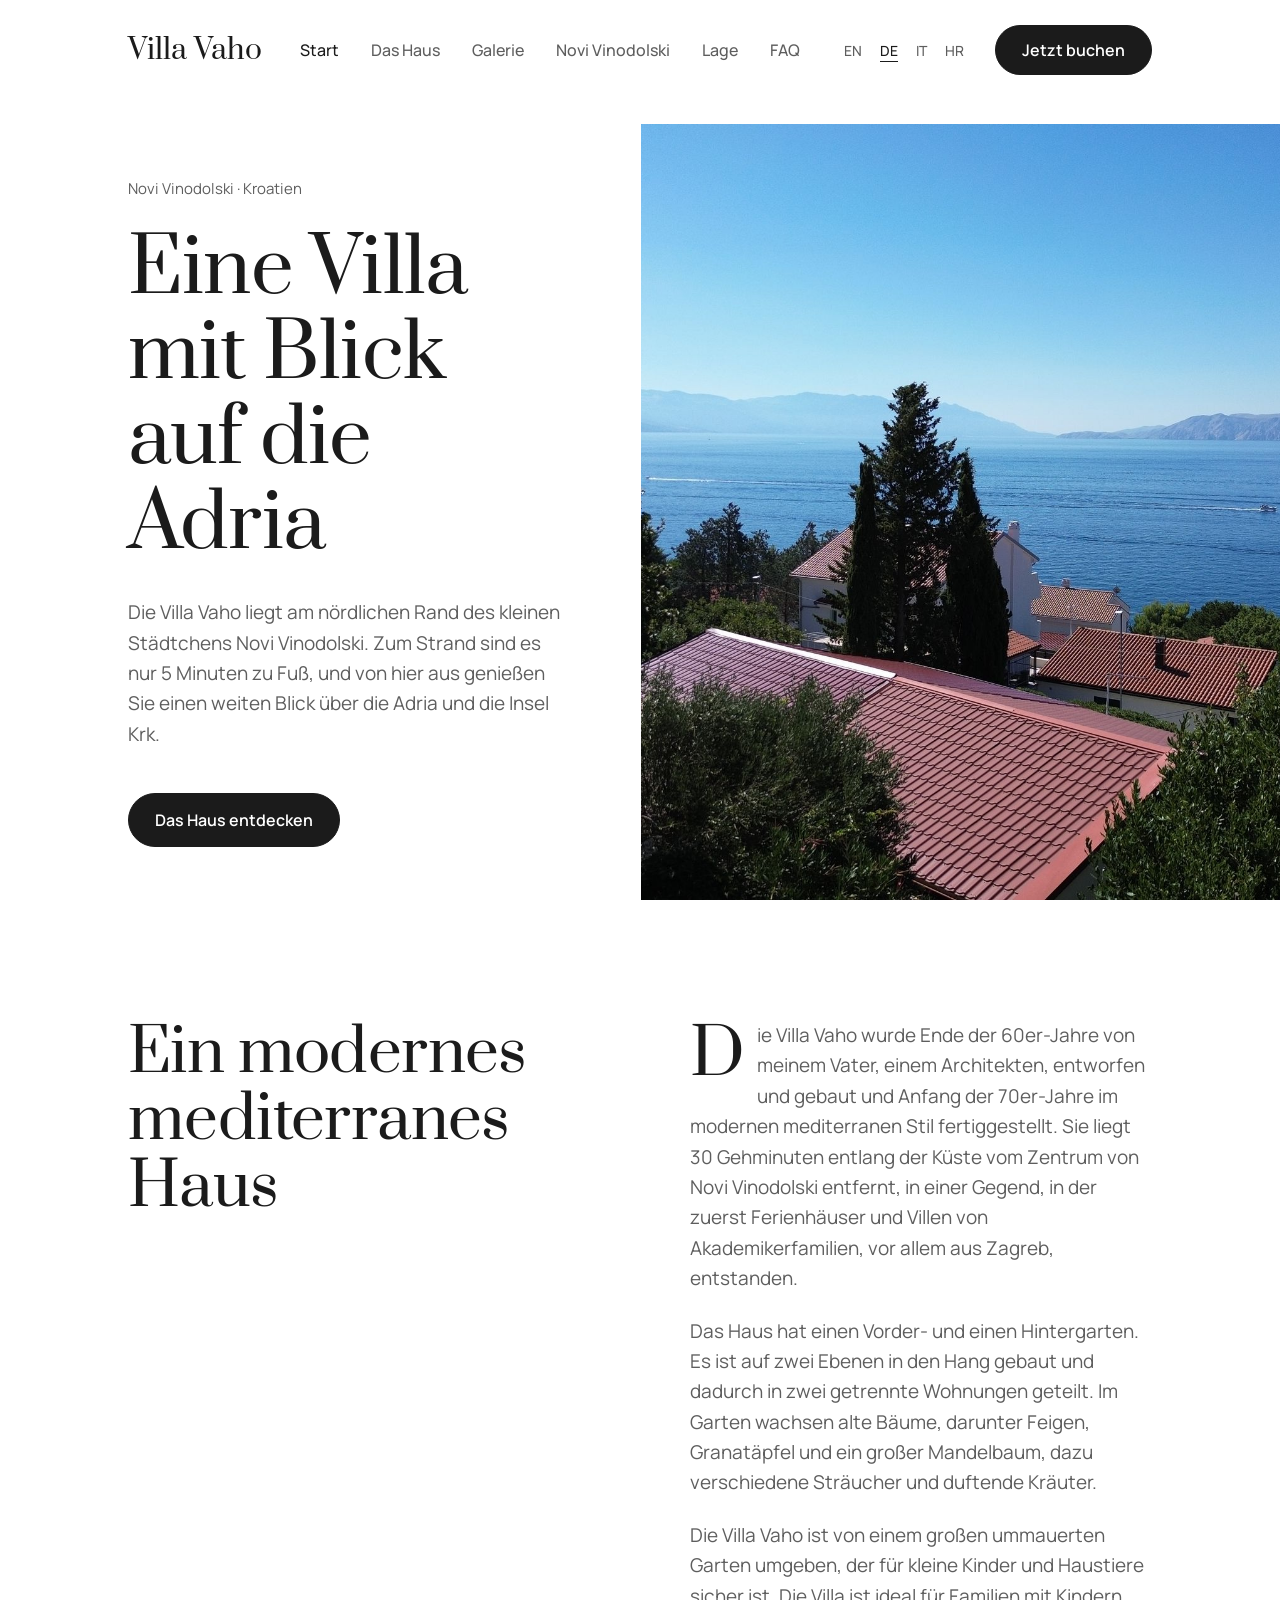
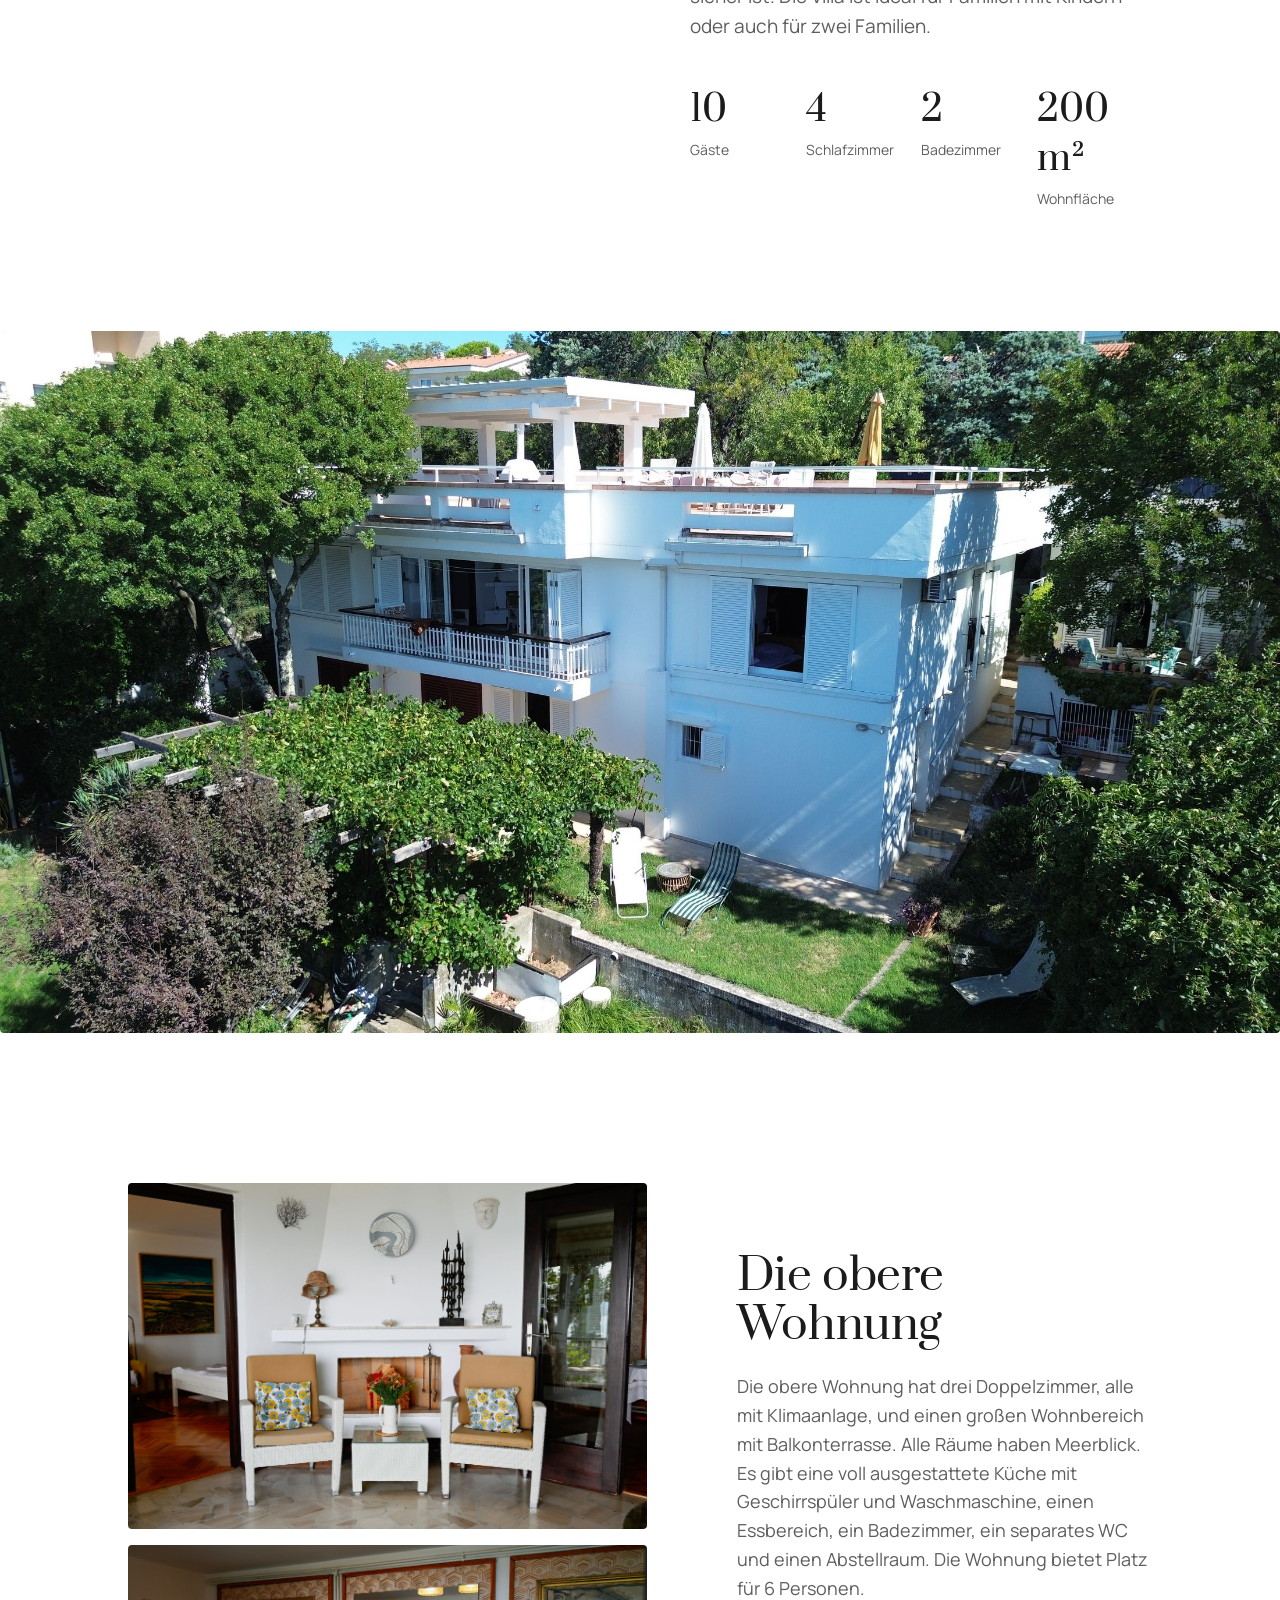
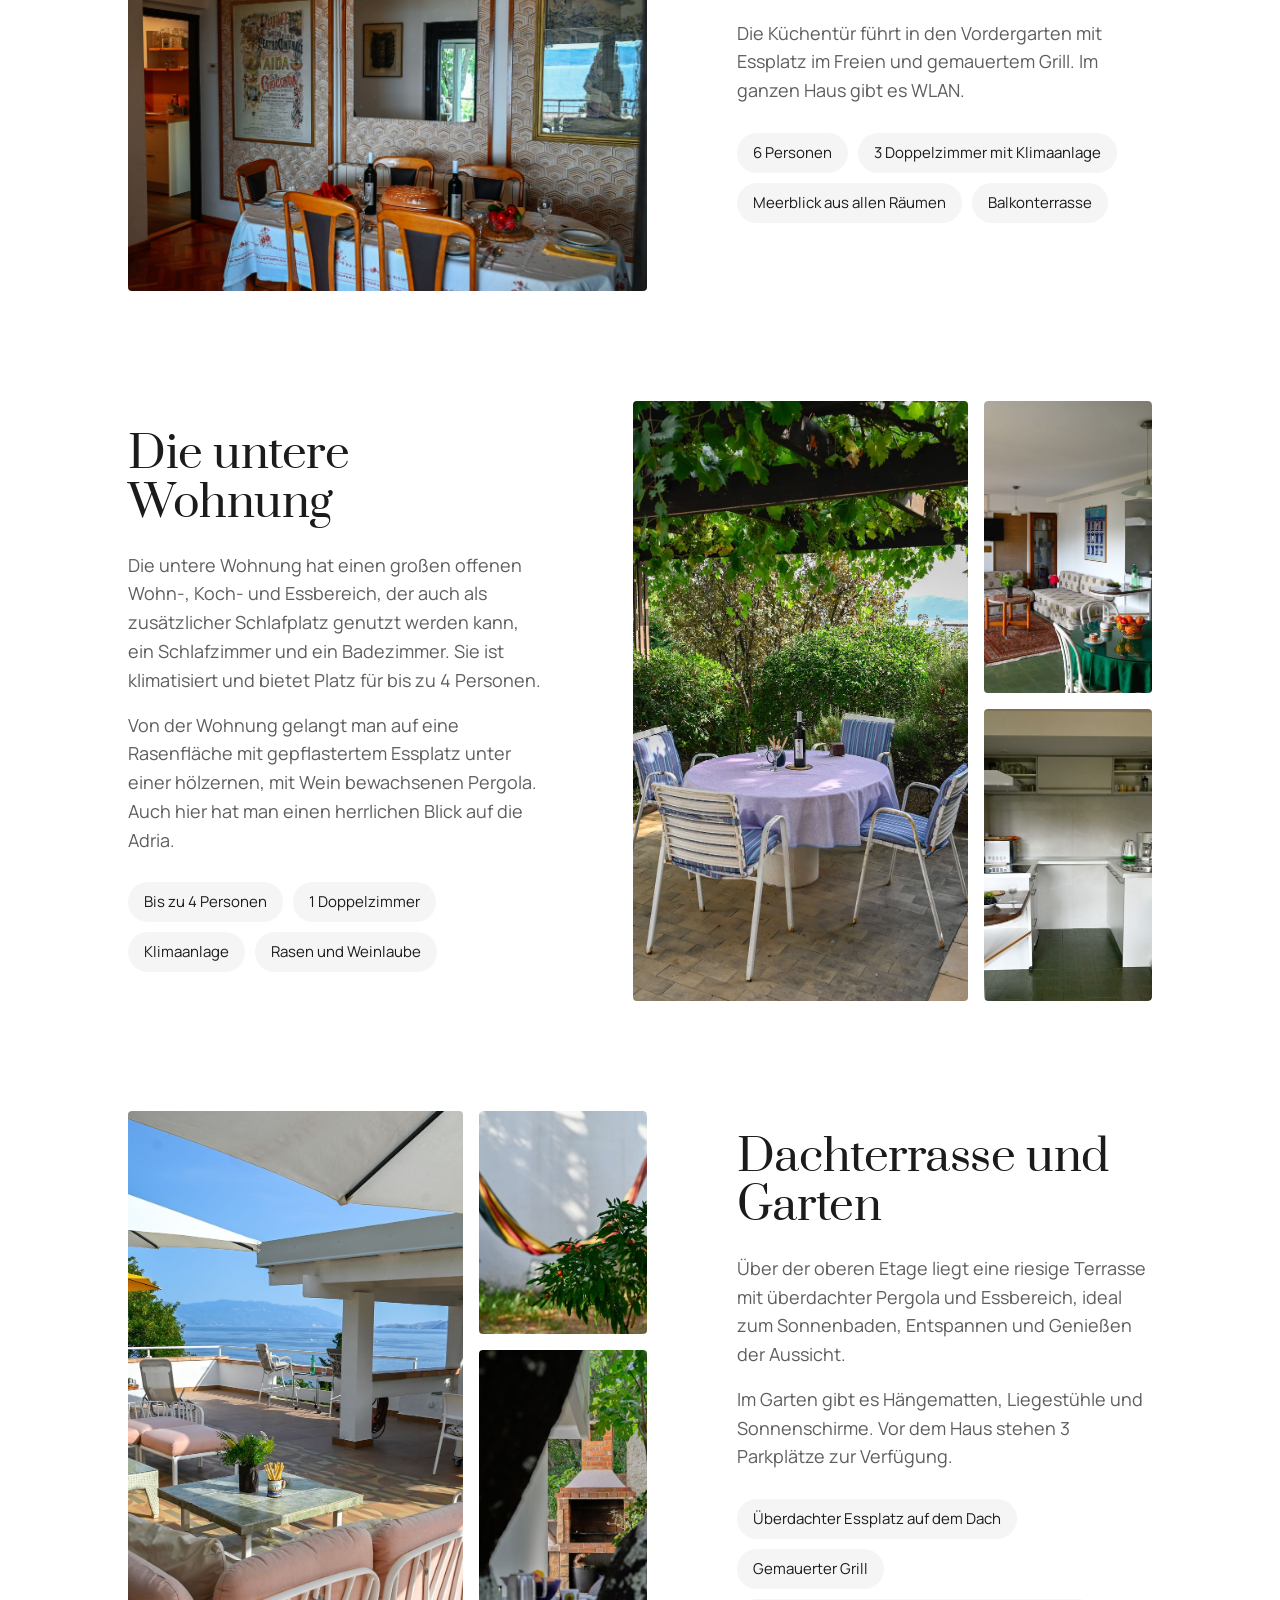
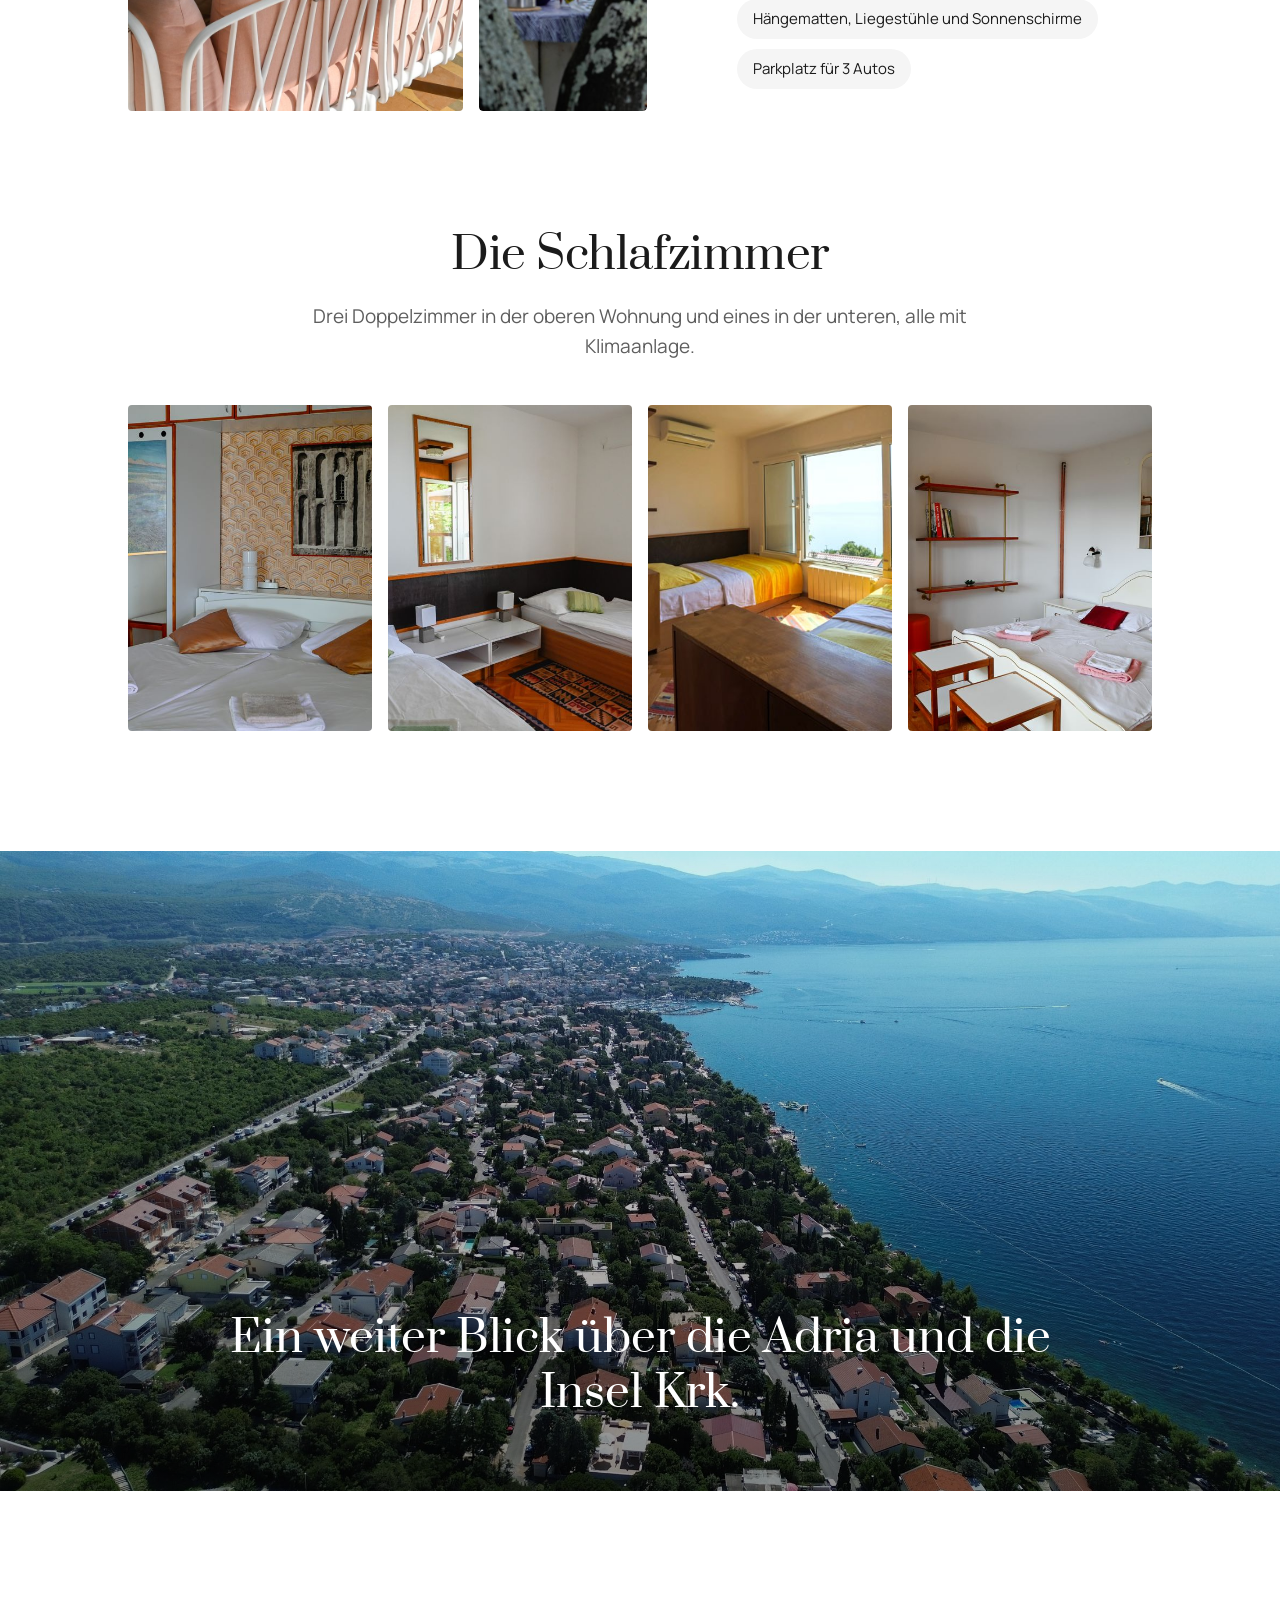
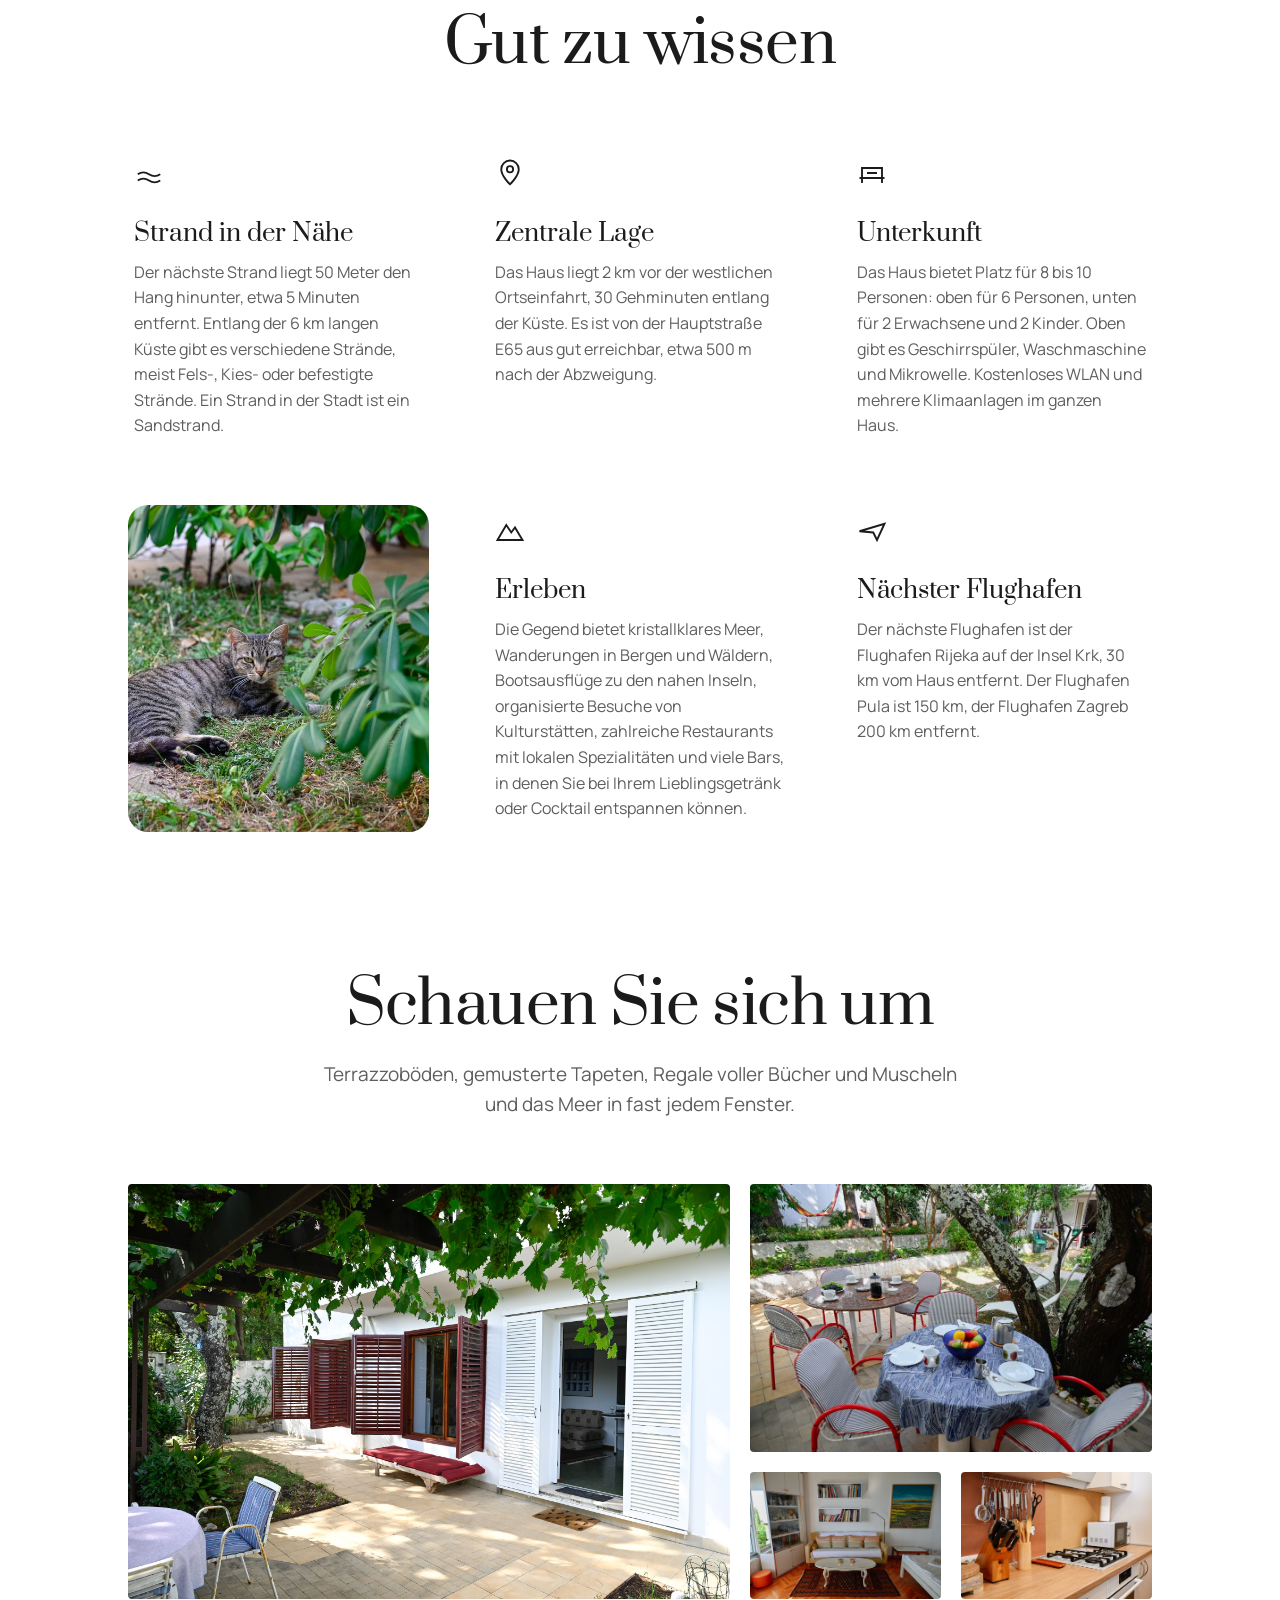
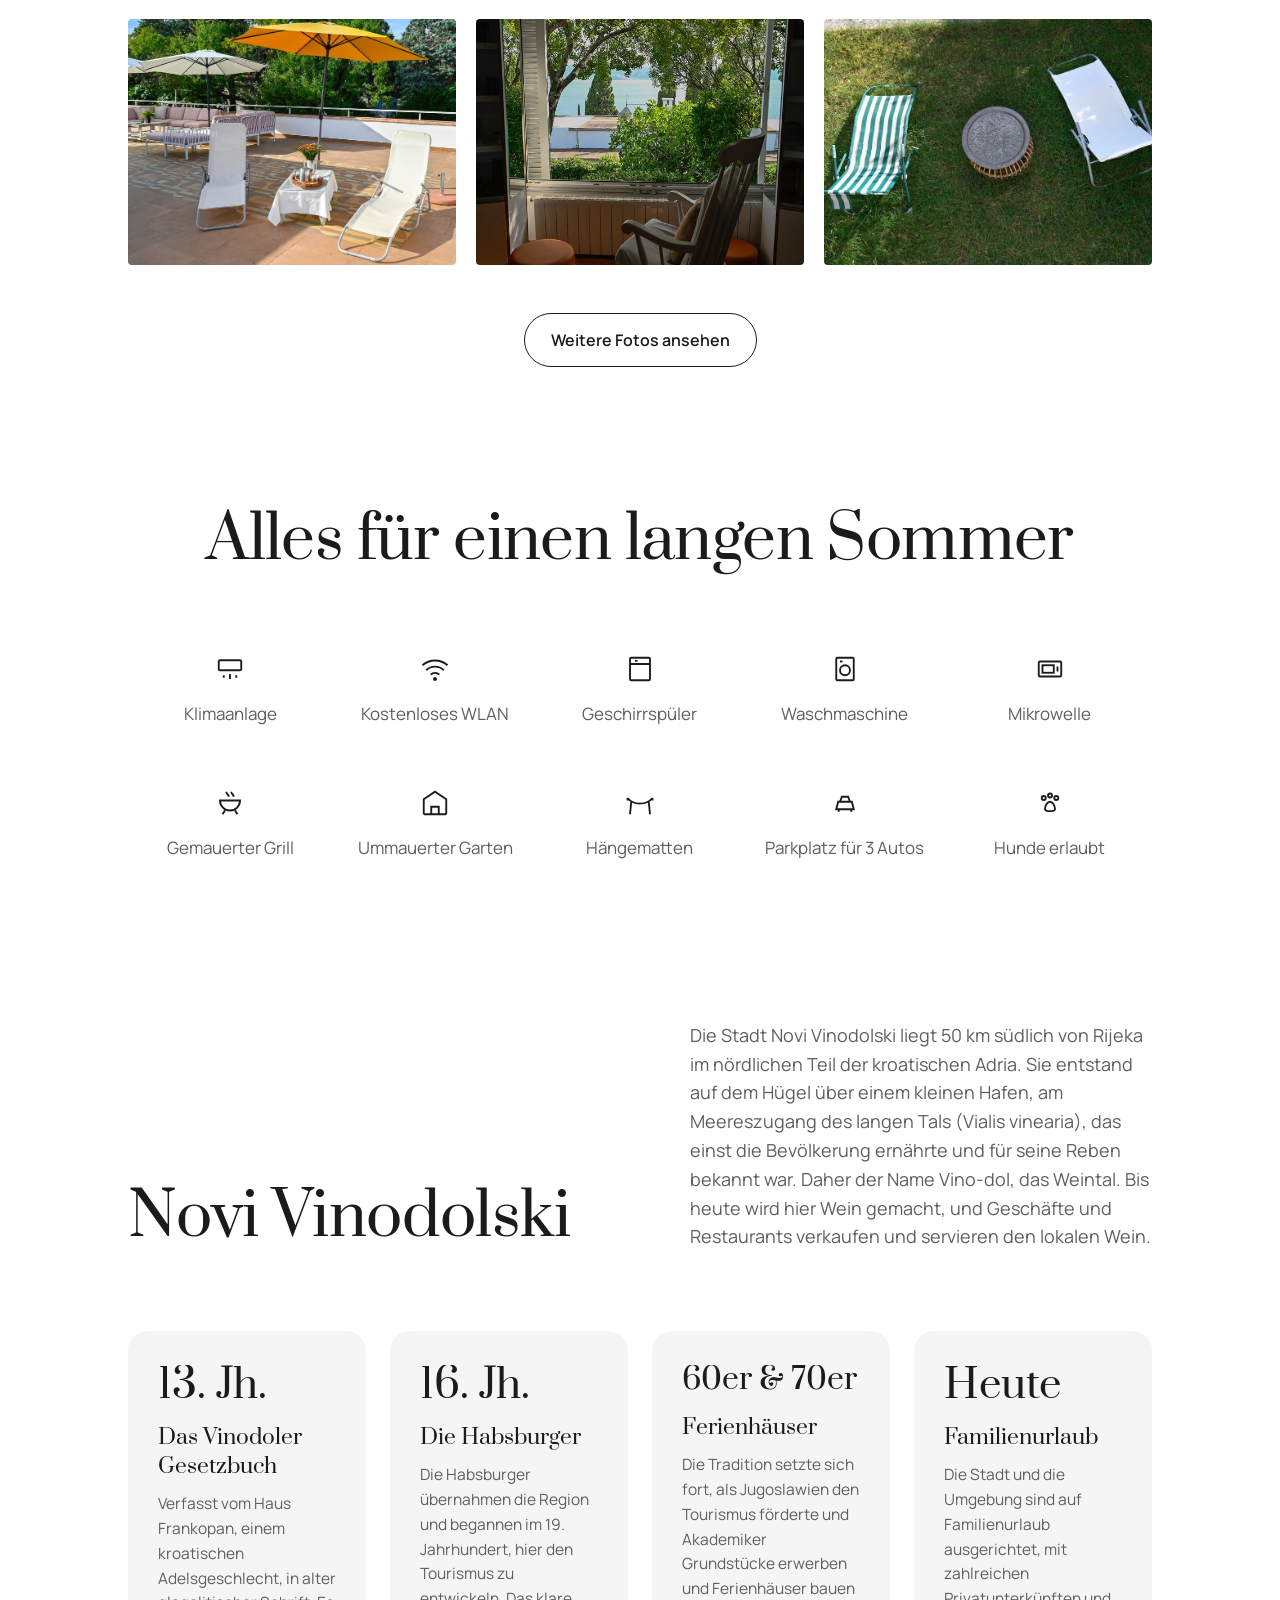
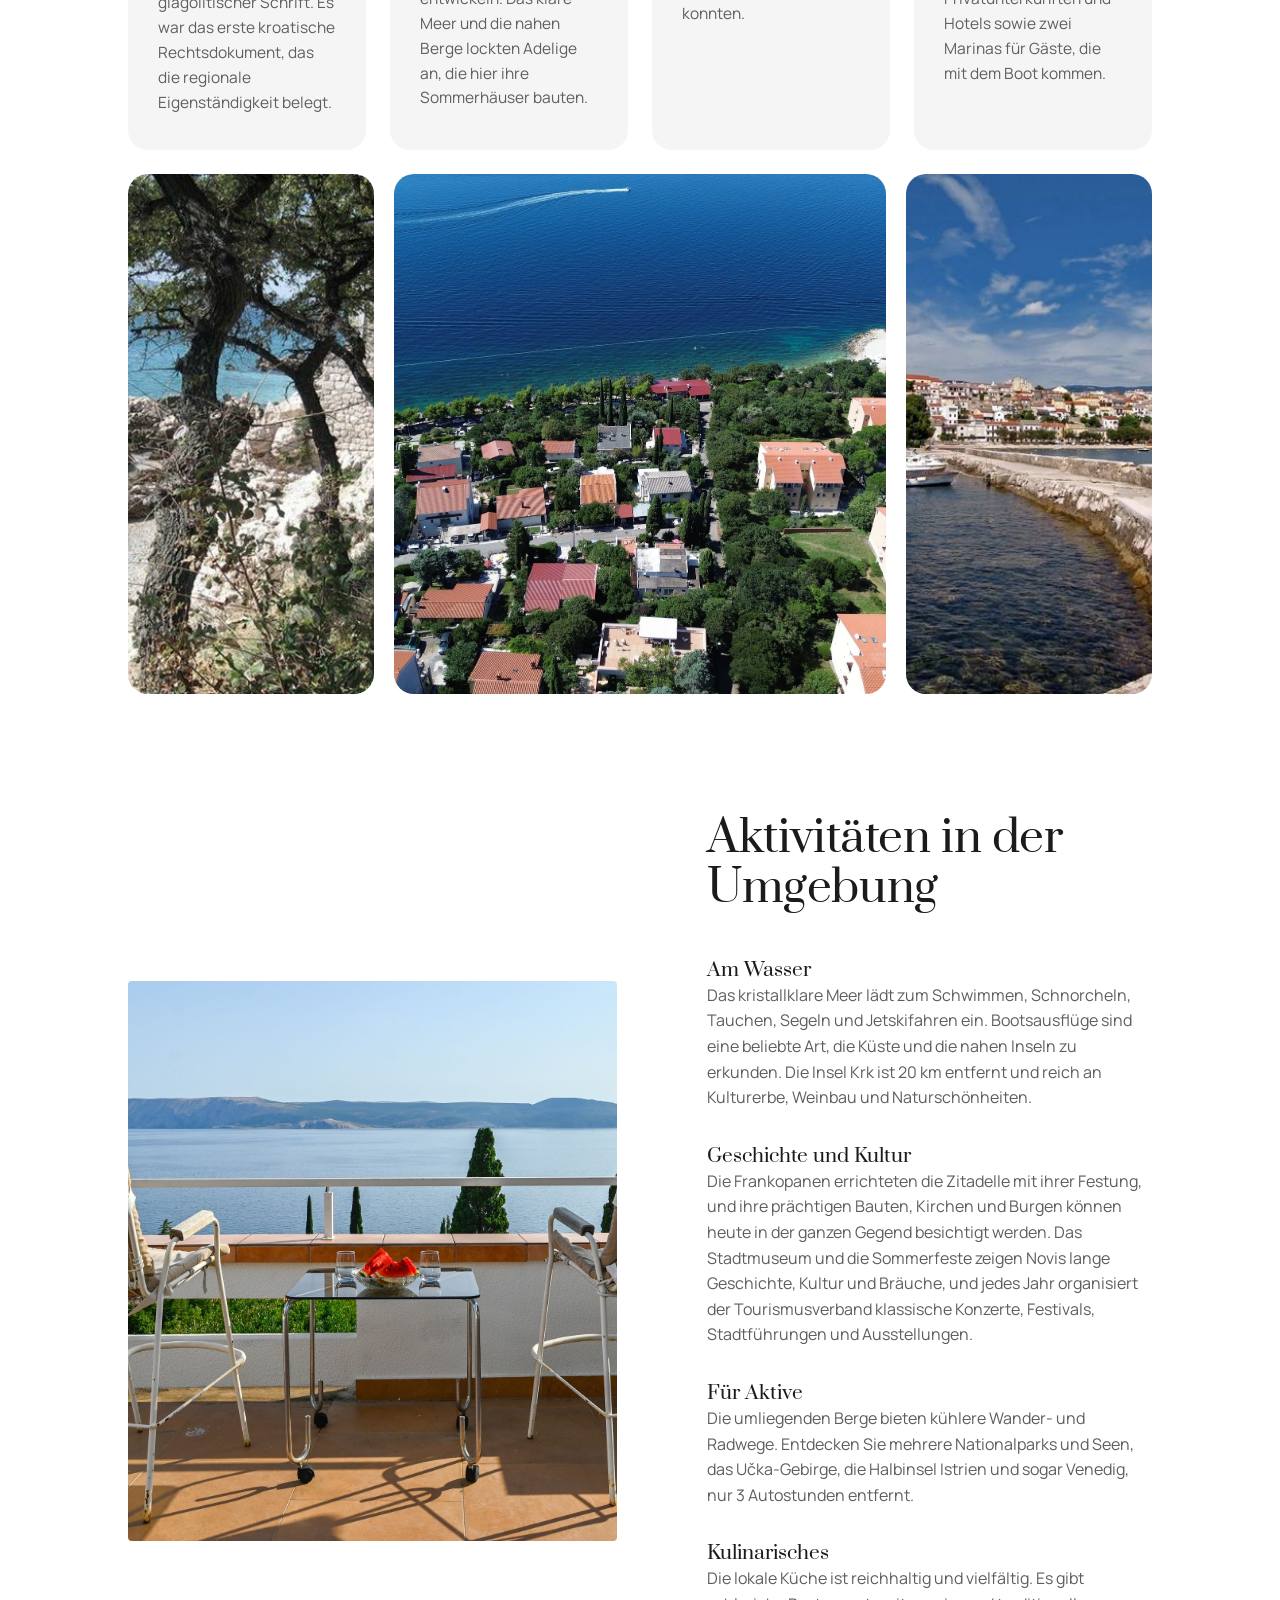
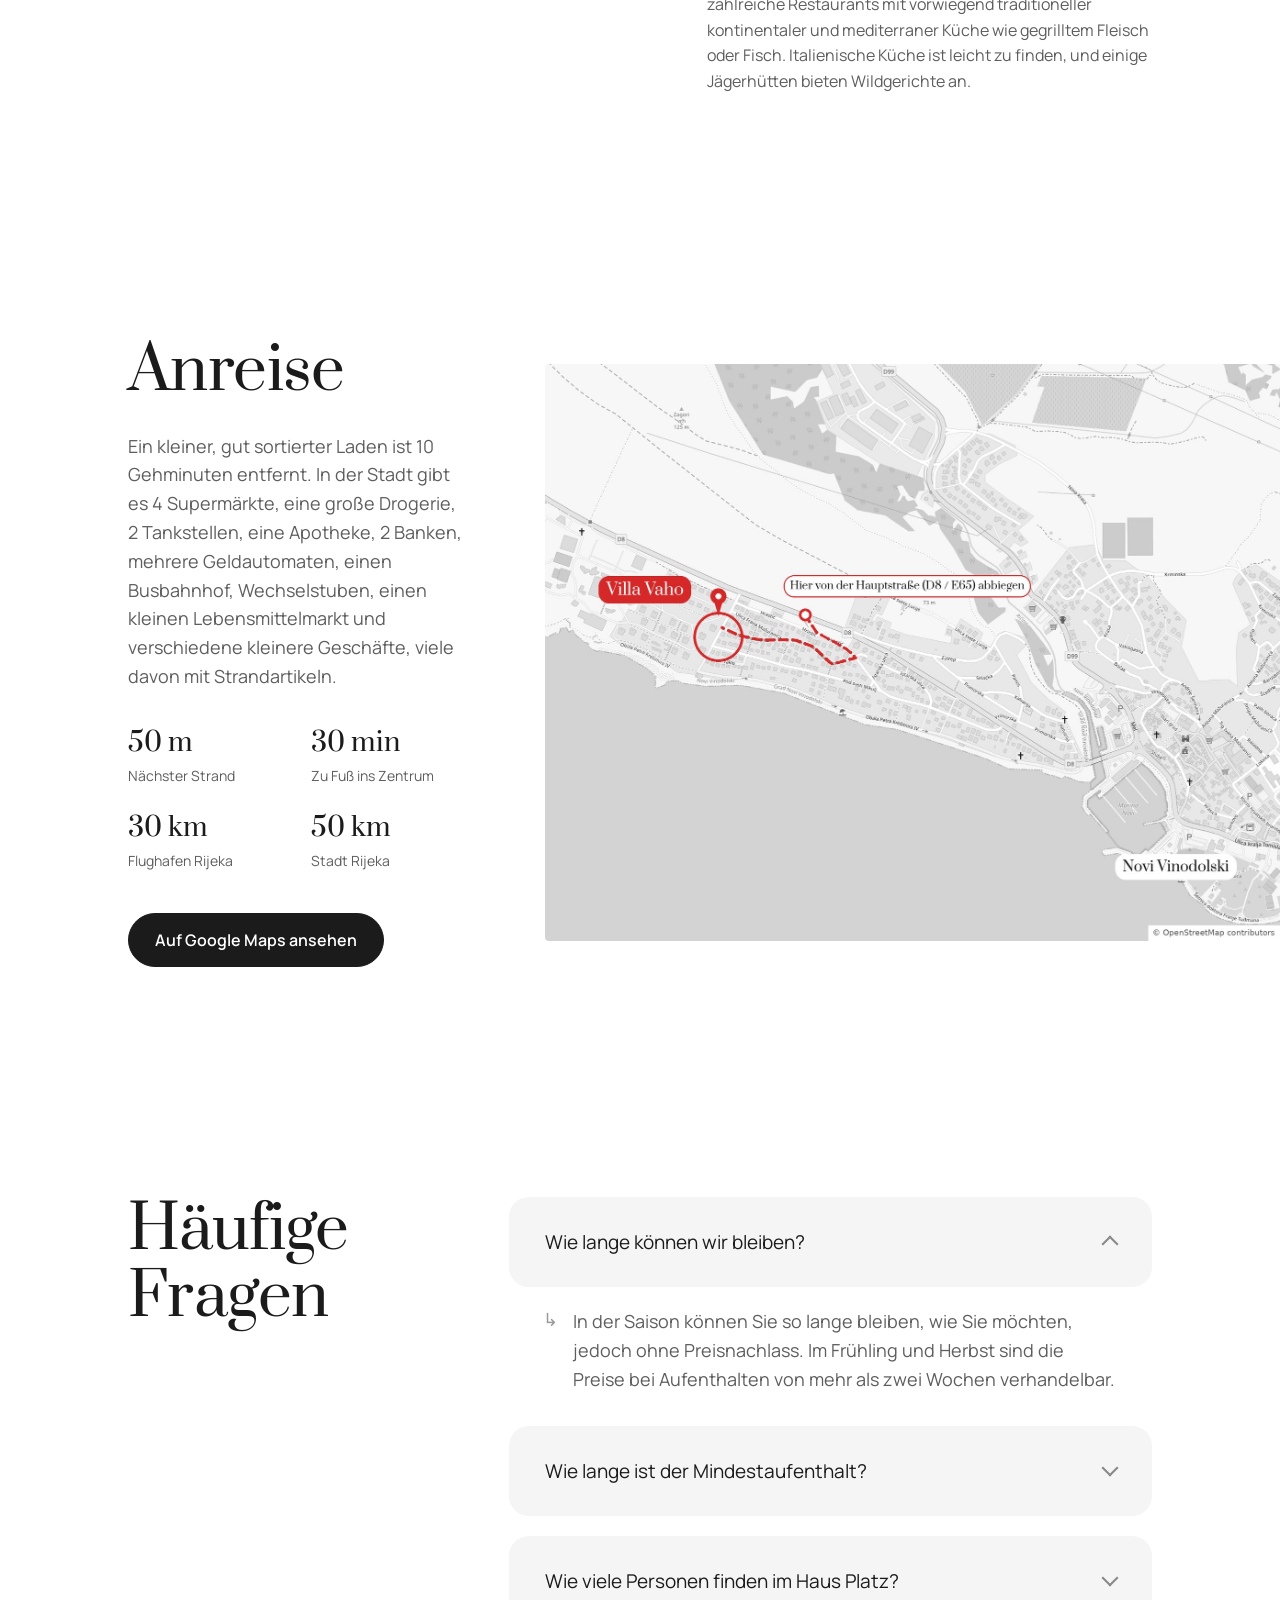
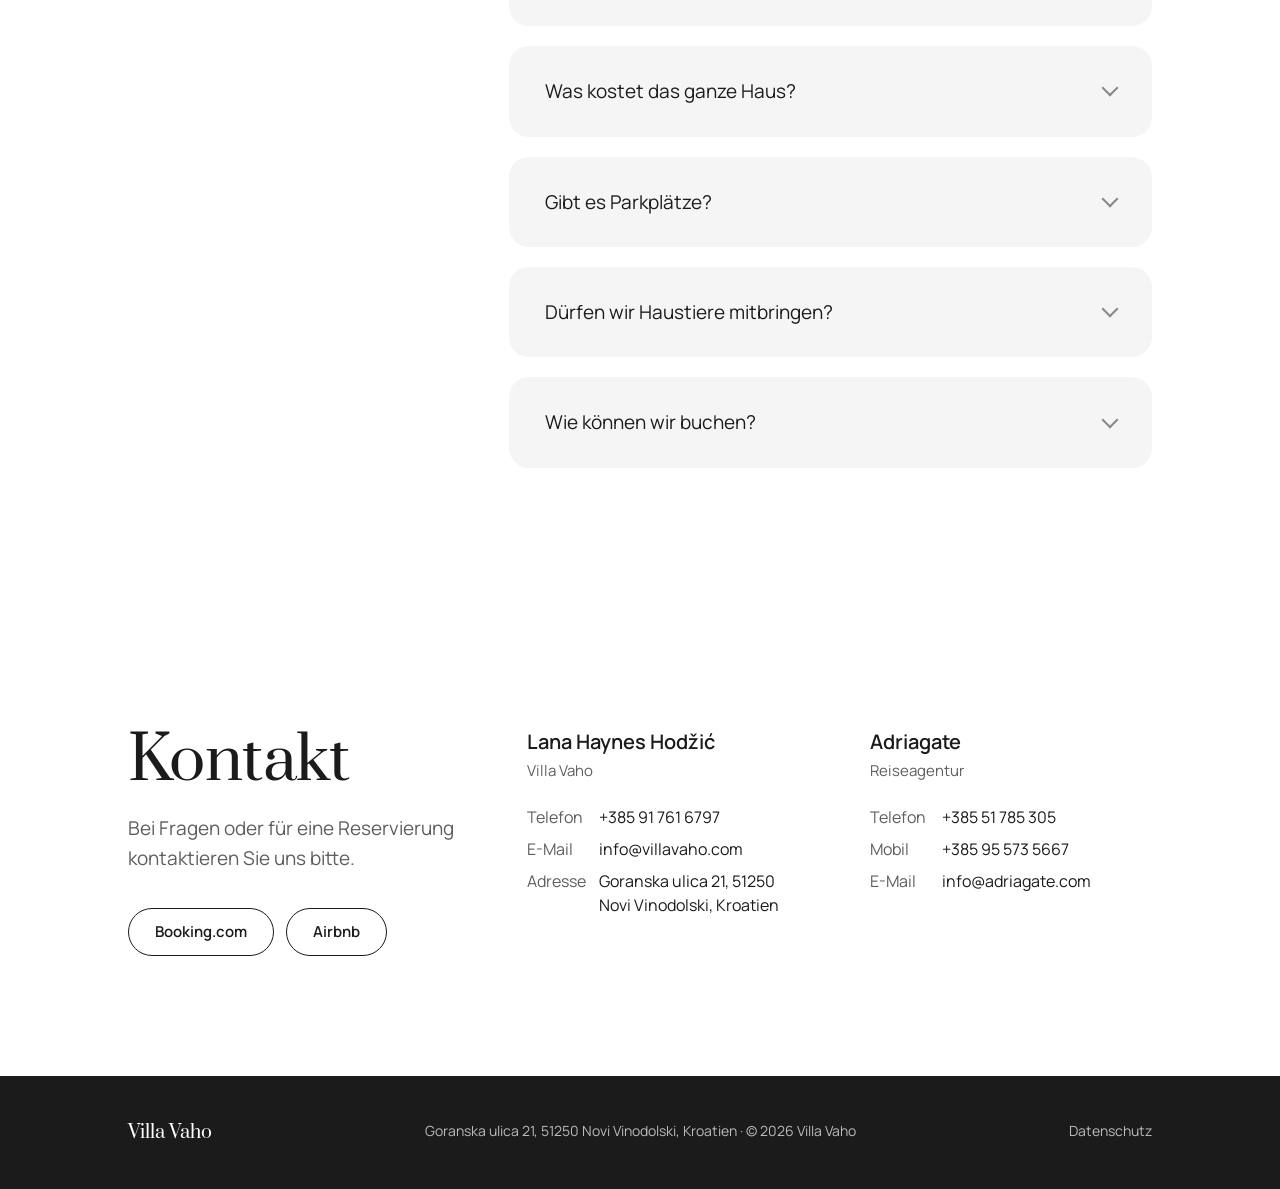
==== commit 2f3ca711: "Beach photo: keep the tree trunk untouched Co-Authored-By: Claude Opus 5.5 <noreply@anthropic.com> C" ====
--- a/de.html
+++ b/de.html
@@ -373,7 +373,7 @@
     <div class="fact"><div class="yr">Heute</div><h4>Familienurlaub</h4><p>Die Stadt und die Umgebung sind auf Familienurlaub ausgerichtet, mit zahlreichen Privatunterkünften und Hotels sowie zwei Marinas für Gäste, die mit dem Boot kommen.</p></div>
   </div>
   <div class="strip">
-    <div class="t" data-i="beach2"><img src="img/th/beach2.jpg" alt="Felsstrand und klares Wasser bei Novi Vinodolski"></div>
+    <div class="t" data-i="beach3"><img src="img/th/beach3.jpg" alt="Felsstrand und klares Wasser bei Novi Vinodolski"></div>
     <div class="t" data-i="126"><img src="img/full/126.jpg" alt="Die Küste von Novi Vinodolski von oben"></div>
     <div class="t" data-i="town"><img src="img/th/town.jpg" alt="Hafen und Altstadt von Novi Vinodolski"></div>
   </div>
@@ -435,7 +435,7 @@
 <div class="lb" id="lb"><div class="bar"><span id="lbc"></span><button class="x" id="lbx" aria-label="Schließen">✕</button></div><div class="stage"><button class="nav prev" id="lbp" aria-label="Zurück">←</button><img id="lbi" alt=""><button class="nav next" id="lbn" aria-label="Weiter">→</button></div></div>
 
 <script>
-const groups=[["Obere Wohnung",["23","28","26","19","31","18","12","16","3","33","35","2","6","8","50","51","11","39"]],["Schlafzimmer",["37","twin","oldtwin","43","45","38","77","78"]],["Untere Wohnung",["70","71","74","91","93","83","81","86","95","97","101","100"]],["Garten",["57","56","62","63","67","49","58","59","65","68"]],["Dachterrasse",["105","106","107","109","115","117","119","103","112","143"]],["Von oben",["136","140","120","132","130","121","137","129","124","126","138"]],["Parkplatz, Strand und Stadt",["oldparking","beach2","town","villaroute2-de"]]];
+const groups=[["Obere Wohnung",["23","28","26","19","31","18","12","16","3","33","35","2","6","8","50","51","11","39"]],["Schlafzimmer",["37","twin","oldtwin","43","45","38","77","78"]],["Untere Wohnung",["70","71","74","91","93","83","81","86","95","97","101","100"]],["Garten",["57","56","62","63","67","49","58","59","65","68"]],["Dachterrasse",["105","106","107","109","115","117","119","103","112","143"]],["Von oben",["136","140","120","132","130","121","137","129","124","126","138"]],["Parkplatz, Strand und Stadt",["oldparking","beach3","town","villaroute2-de"]]];
 const all=groups.flatMap(g=>g[1]);let cur=0;
 const $=id=>document.getElementById(id);
 const lb=$('lb'),lbi=$('lbi'),lbc=$('lbc');
@@ -445,7 +445,7 @@
 $('lbx').onclick=()=>lb.classList.remove('on');
 $('lbp').onclick=()=>show(cur-1);$('lbn').onclick=()=>show(cur+1);
 const ag=$('allg'),agi=$('allgIn');
-const AR={"oldparking":1.554,"23":1.498,"28":1.498,"26":1.498,"19":1.498,"31":1.498,"18":1.498,"12":1.498,"16":0.668,"3":1.498,"33":1.498,"35":0.668,"2":0.668,"6":0.668,"8":1.498,"50":0.668,"51":0.668,"11":0.668,"39":0.668,"37":1.498,"twin":1.498,"oldtwin":1.493,"43":0.668,"45":0.668,"38":1.498,"77":1.498,"78":1.498,"70":1.498,"71":1.498,"74":1.498,"91":1.498,"93":1.498,"83":1.498,"81":1.498,"86":0.668,"95":0.668,"97":1.498,"101":1.498,"100":0.668,"57":1.498,"56":1.498,"62":1.498,"63":1.498,"67":1.498,"49":1.498,"58":1.498,"59":1.498,"65":0.668,"68":1.498,"105":1.498,"106":1.498,"107":1.498,"109":1.498,"115":1.498,"117":1.498,"119":1.498,"103":1.498,"112":1.498,"143":1.779,"136":1.779,"140":1.779,"120":1.779,"132":1.779,"130":1.779,"121":1.779,"137":1.779,"129":1.779,"124":0.562,"126":0.562,"138":0.562,"beach2":1.782,"town":1.782,"villaroute2-de":1.273};
+const AR={"oldparking":1.554,"23":1.498,"28":1.498,"26":1.498,"19":1.498,"31":1.498,"18":1.498,"12":1.498,"16":0.668,"3":1.498,"33":1.498,"35":0.668,"2":0.668,"6":0.668,"8":1.498,"50":0.668,"51":0.668,"11":0.668,"39":0.668,"37":1.498,"twin":1.498,"oldtwin":1.493,"43":0.668,"45":0.668,"38":1.498,"77":1.498,"78":1.498,"70":1.498,"71":1.498,"74":1.498,"91":1.498,"93":1.498,"83":1.498,"81":1.498,"86":0.668,"95":0.668,"97":1.498,"101":1.498,"100":0.668,"57":1.498,"56":1.498,"62":1.498,"63":1.498,"67":1.498,"49":1.498,"58":1.498,"59":1.498,"65":0.668,"68":1.498,"105":1.498,"106":1.498,"107":1.498,"109":1.498,"115":1.498,"117":1.498,"119":1.498,"103":1.498,"112":1.498,"143":1.779,"136":1.779,"140":1.779,"120":1.779,"132":1.779,"130":1.779,"121":1.779,"137":1.779,"129":1.779,"124":0.562,"126":0.562,"138":0.562,"beach3":1.782,"town":1.782,"villaroute2-de":1.273};
 agi.innerHTML=groups.map(g=>'<h4>'+g[0]+'</h4><div class="g">'+g[1].map(n=>'<img loading="lazy" src="img/th/'+n+'.jpg" data-n="'+n+'" alt="" tabindex="0">').join('')+'</div>').join('')+'<div style="height:60px"></div>';
 function justify(){agi.querySelectorAll('.g').forEach(box=>{
   const cs=getComputedStyle(box),W=box.clientWidth-parseFloat(cs.paddingLeft)-parseFloat(cs.paddingRight)-1,gap=parseFloat(cs.columnGap)||8,H=W<700?170:260;
